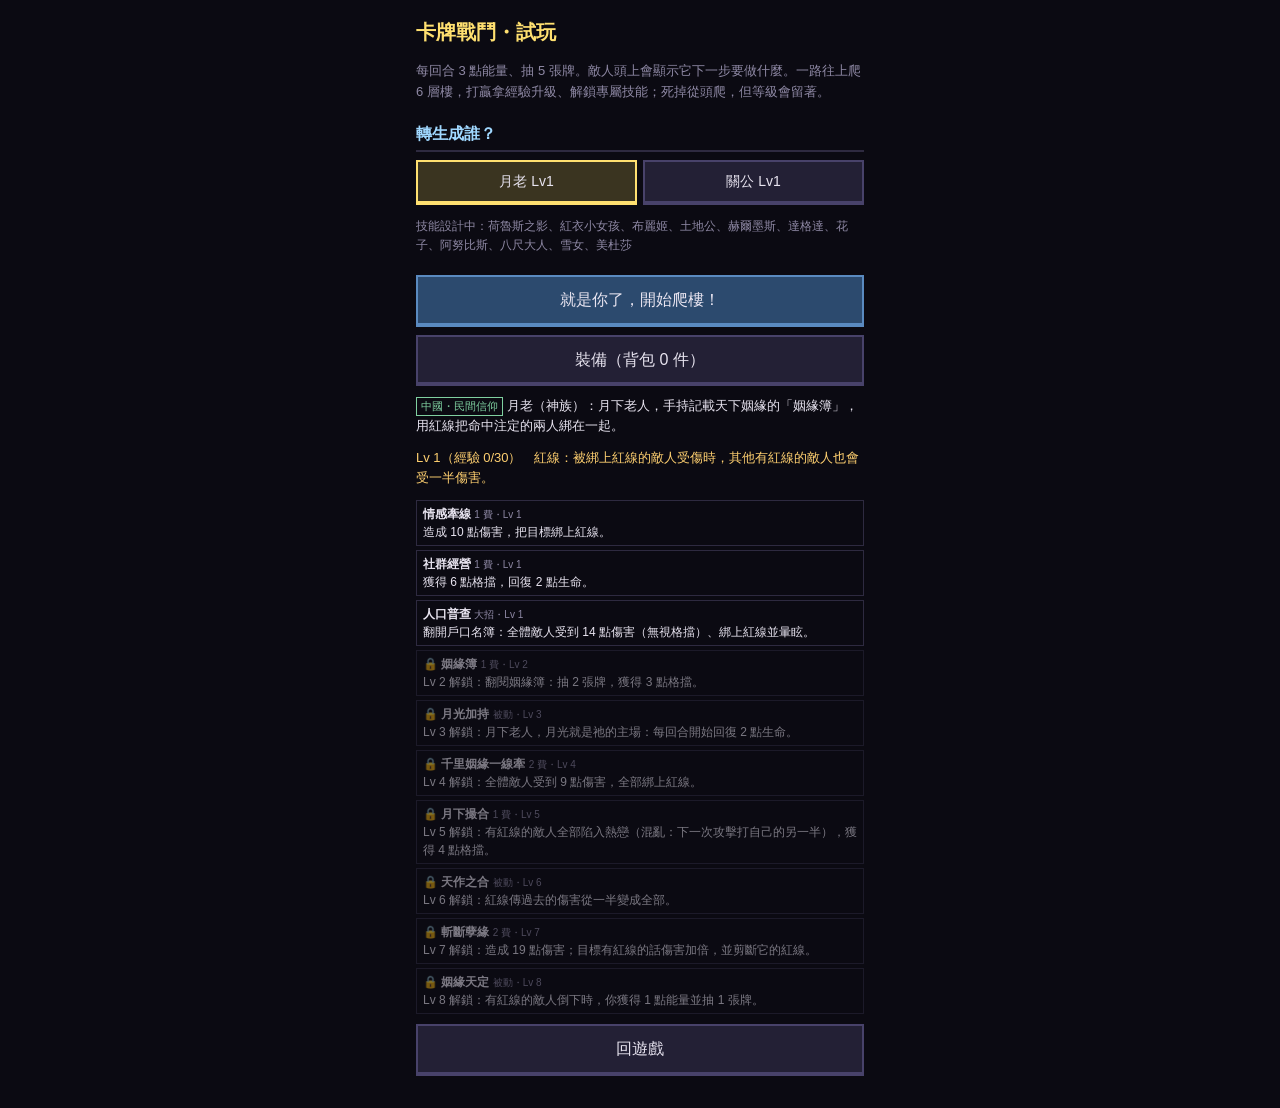
==== card.html @ a66778d1 "卡牌試玩：加快戰鬥（傷害提高、敵人血量降低），加入神器／邪物裝備與角色專屬武器 Co-Authored-By: Claude Opus 5.5 (1M context) <noreply@anthro" ====
<!doctype html>
<html lang="zh-Hant">
<head>
<meta charset="utf-8">
<meta name="viewport" content="width=device-width, initial-scale=1, maximum-scale=1, user-scalable=no">
<title>卡牌戰鬥試玩</title>
<link rel="stylesheet" href="style.css?v=20261023l">
<style>
  .stage { width: 100%; height: auto; border: 2px solid var(--line); background: #0b0a12; touch-action: manipulation; }
  .expbar { position: relative; height: 14px; border: 1px solid #6a5a30; background: #1a1610; margin-bottom: 4px; }
  .expbar i { position: absolute; left: 0; top: 0; bottom: 0; background: #b08a30; transition: width 0.4s; }
  .expbar span { position: relative; display: block; text-align: center; font-size: 11px; line-height: 14px; color: #ffe9b0; }
  .bar { display: flex; justify-content: space-between; align-items: center; margin: 6px 0; font-size: 14px; gap: 8px; }
  .energy { display: inline-block; min-width: 46px; text-align: center; padding: 2px 6px; border: 2px solid var(--gold); color: var(--gold); font-weight: bold; }
  .hand { display: flex; gap: 6px; overflow-x: auto; padding: 10px 2px 8px 10px; min-height: 150px; }
  .screen-battle .hand { flex-wrap: wrap; overflow: visible; row-gap: 12px; }
  .screen-battle .card { flex: 0 0 calc(33.3% - 8px); min-height: 100px; }
  .card { flex: 0 0 104px; min-height: 140px; border: 2px solid var(--line); background: var(--panel); padding: 6px; display: flex; flex-direction: column; gap: 3px; font-size: 12px; line-height: 1.35; text-align: left; color: var(--text); cursor: pointer; position: relative; }
  .card b { font-size: 14px; color: var(--accent); }
  .card .cost { position: absolute; top: -8px; left: -8px; width: 24px; height: 24px; border-radius: 50%; background: #3a3420; border: 2px solid var(--gold); color: var(--gold); font-weight: bold; text-align: center; line-height: 20px; }
  .card.atk { border-color: #a04848; } .card.skill { border-color: #4878a0; } .card.ult { border-color: var(--gold); }
  .card.mine b { color: #ffd070; }
  .card:disabled { opacity: 0.4; }
  .card .who { color: var(--muted); font-size: 11px; }
  .row { display: flex; gap: 6px; }
  .row .btn { flex: 1; padding: 10px 4px; font-size: 15px; }
  .btn.glow { border-color: var(--gold); animation: glow 0.8s infinite alternate; }
  .log { font-size: 13px; color: var(--muted); margin-top: 6px; min-height: 40px; }
  .pick { display: flex; flex-wrap: wrap; gap: 6px; margin: 6px 0; }
  .pick .btn { flex: 1 0 30%; padding: 8px 4px; font-size: 14px; }
  .pick .btn.active { border-color: var(--gold); background: #3a3420; }
  .panel { border: 2px solid var(--line); background: var(--panel); padding: 10px; margin-top: 8px; }
  .panel h3 { margin-top: 0; }
  .intro { font-size: 13px; line-height: 1.5; margin-top: 10px; }
  .levelup { color: #ffd070; font-size: 13px; }
  .gear { border: 1px solid var(--line); background: var(--panel); padding: 6px 8px; margin: 4px 0; font-size: 13px; }
  .gear small { color: var(--muted); }
  .gear.holy b { color: #ffd070; } .gear.cursed b { color: #d080ff; }
  .gear .warn { color: #ff9090; }
  .gear-actions { display: flex; gap: 6px; margin-top: 4px; color: #7fe07f; }
  .gear-actions .btn { flex: 1; padding: 6px; font-size: 13px; }
  .skills { display: flex; flex-direction: column; gap: 4px; margin-top: 6px; }
  .skill { border: 1px solid var(--line); padding: 4px 6px; font-size: 12px; }
  .skill small { color: var(--muted); }
  .skill.locked { opacity: 0.5; }
  .card.up b { color: #7fe07f; }
</style>
</head>
<body>
<div id="app">
  <h2>卡牌戰鬥・試玩</h2>
  <p class="muted" style="font-size:13px">每回合 3 點能量、抽 5 張牌。敵人頭上會顯示它下一步要做什麼。一路往上爬 6 層樓，打贏拿經驗升級、解鎖專屬技能；死掉從頭爬，但等級會留著。</p>
  <div class="screen-pick"></div>
  <div class="screen-battle" style="display:none">
    <canvas class="stage" width="384" height="216"></canvas>
    <div class="bar"><span class="hp"></span><span class="energy"></span></div>
    <div class="expbar"><i></i><span></span></div>
    <div class="hand"></div>
    <div class="row"><button class="btn ultbtn"></button><button class="btn primary endturn">結束回合</button></div>
    <div class="row" style="margin-top:6px"><button class="btn fast"></button></div>
    <div class="log"></div>
  </div>
  <div class="screen-reward" style="display:none"></div>
  <a class="btn wide" href="./" style="display:block;text-align:center;text-decoration:none;margin-top:10px">回遊戲</a>
</div>
<script src="js/data.js?v=20261023l"></script>
<script src="js/jobs.js?v=20261023l"></script>
<script src="js/sprites.js?v=20261023l"></script>
<script>
'use strict';
function drawBackground(now) {
  // 後牆：辦公大樓的走廊，門、公告欄、閃爍的燈
  g.fillStyle = '#211d2b'; g.fillRect(0, 0, W, 150);
  g.fillStyle = '#2a2536';
  for (let x = 0; x < W; x += 48) g.fillRect(x, 0, 2, 150);
  for (let i = 0; i < 4; i++) {
    const dx = 20 + i * 96;
    g.fillStyle = '#16131e'; g.fillRect(dx, 62, 40, 88);
    g.fillStyle = '#3a3448'; g.fillRect(dx - 3, 59, 46, 3); g.fillRect(dx - 3, 59, 3, 91); g.fillRect(dx + 40, 59, 3, 91);
    g.fillStyle = '#c8b860'; g.fillRect(dx + 32, 104, 4, 2);
    g.fillStyle = '#3c5a3a'; g.fillRect(dx + 8, 40, 24, 8); g.fillStyle = '#7ae07a'; g.fillRect(dx + 11, 43, 18, 2);
  }
  g.fillStyle = '#4a3a2a'; g.fillRect(126, 70, 36, 26); g.fillStyle = '#d8d0b0';
  for (let k = 0; k < 5; k++) g.fillRect(130 + (k % 3) * 10, 74 + Math.floor(k / 3) * 10, 7, 7);
  // 天花板燈
  for (let i = 0; i < 4; i++) {
    const on = !(i === 2 && Math.floor(now / 140) % 9 === 0);
    g.fillStyle = on ? '#e8f0d0' : '#4a4a40'; g.fillRect(36 + i * 96, 6, 32, 3);
    if (on) { const grd = g.createRadialGradient(52 + i * 96, 10, 2, 52 + i * 96, 60, 90); grd.addColorStop(0, 'rgba(230,240,200,0.10)'); grd.addColorStop(1, 'rgba(230,240,200,0)'); g.fillStyle = grd; g.fillRect(i * 96, 0, 104, 160); }
  }
  // 牆腳＋地板（往前透視的磁磚）
  g.fillStyle = '#3a3448'; g.fillRect(0, 146, W, 4);
  g.fillStyle = '#2a2632'; g.fillRect(0, 150, W, H - 150);
  g.fillStyle = '#221f2a';
  for (let y = 150, k = 0; y < H; y += 8 + k * 2, k++) g.fillRect(0, y, W, 1);
  for (let i = -8; i <= 8; i++) { g.strokeStyle = '#221f2a'; g.beginPath(); g.moveTo(W / 2 + i * 30, 150); g.lineTo(W / 2 + i * 60, H); g.stroke(); }
  // 地上的水漬反光
  g.fillStyle = 'rgba(120,160,220,0.08)'; g.fillRect(60, 200, 90, 4); g.fillRect(250, 206, 70, 3);
}

// 卡牌回合制原型（像殺戮尖塔）：每回合 3 能量、抽 5 張；敵人頭上顯示下一步意圖。
// 死亡就是力量：每個角色的經驗值存在這台手機，死了從頭爬，但等級和解鎖的技能留著。
const W = 384, H = 216, GROUND = 196;
const cv = document.querySelector('.stage'), g = cv.getContext('2d');
g.imageSmoothingEnabled = false;
const $ = (s) => document.querySelector(s);
let gen = 0;
// 節奏：所有等待都乘上 PACE（一般 0.65；按「快轉」再快一倍）
let PACE = 0.65;
try { if (localStorage.getItem('rebirth-card-fast') === '1') PACE = 0.33; } catch (e) { /* 沒差 */ }
const sleep = (ms) => { ms *= PACE; const my = gen; return new Promise((r) => setTimeout(() => { if (my === gen) r(); }, ms)); };
const tween = (ms, fn) => { ms *= PACE; const my = gen; return new Promise((res) => { const t0 = performance.now(); const f = (n) => { if (my !== gen) return; const t = Math.min(1, (n - t0) / ms); fn(t); t < 1 ? requestAnimationFrame(f) : res(); }; requestAnimationFrame(f); }); };
const rnd = (a, b) => a + Math.floor(Math.random() * (b - a + 1));
const shuffle = (a) => { for (let i = a.length - 1; i > 0; i--) { const j = rnd(0, i); [a[i], a[j]] = [a[j], a[i]]; } return a; };

// ───── 角色技能組：每個角色 10 個技能（7 張主動牌含大招、3 個被動），照傳說設計，靠等級解鎖 ─────
// 牌的欄位：cost 費用、type（atk 攻擊／skill 技能／ult 大招）、lv 解鎖等級、anim 播哪個動作、
// dmg 傷害、hits 連打、aoe 打全體、fixed 無視格擋、block 格擋、heal 回血、draw 抽牌、energy 能量、
// stun 暈眩、weak 虛弱、vuln 易傷、confuse 混亂、cleanse 解除負面、str 力量、upKeys 升級時會變強的欄位
const KITS = {
  yuelao: {
    theme: '紅線：被綁上紅線的敵人受傷時，其他有紅線的敵人也會受一半傷害。',
    cards: [
      { key: 's1', n: '情感牽線', lv: 1, cost: 1, type: 'atk', anim: 'punch', dmg: 6, link: 1, d: '造成 {dmg} 點傷害，把目標綁上紅線。' },
      { key: 's2', n: '社群經營', lv: 1, cost: 1, type: 'skill', anim: 'cast', block: 6, heal: 2, d: '獲得 {block} 點格擋，回復 {heal} 點生命。' },
      { key: 'ult', n: '人口普查', lv: 1, type: 'ult', anim: 'cast', fixed: 8, aoe: 1, link: 1, stun: 1, d: '翻開戶口名簿：全體敵人受到 {fixed} 點傷害（無視格擋）、綁上紅線並暈眩。' },
      { key: 'book', n: '姻緣簿', lv: 2, cost: 1, type: 'skill', anim: 'cast', draw: 2, block: 3, d: '翻閱姻緣簿：抽 {draw} 張牌，獲得 {block} 點格擋。' },
      { key: 'thread', n: '千里姻緣一線牽', lv: 4, cost: 2, type: 'atk', anim: 'cast', dmg: 5, aoe: 1, link: 1, d: '全體敵人受到 {dmg} 點傷害，全部綁上紅線。' },
      { key: 'match', n: '月下撮合', lv: 5, cost: 1, type: 'skill', anim: 'cast', matchmake: 1, block: 4, d: '有紅線的敵人全部陷入熱戀（混亂：下一次攻擊打自己的另一半），獲得 {block} 點格擋。' },
      { key: 'cut', n: '斬斷孽緣', lv: 7, cost: 2, type: 'atk', anim: 'punch', dmg: 11, cutLink: 1, d: '造成 {dmg} 點傷害；目標有紅線的話傷害加倍，並剪斷它的紅線。' },
    ],
    passives: [
      { key: 'moon', n: '月光加持', lv: 3, d: '月下老人，月光就是祂的主場：每回合開始回復 2 點生命。' },
      { key: 'fate', n: '天作之合', lv: 6, d: '紅線傳過去的傷害從一半變成全部。' },
      { key: 'destiny', n: '姻緣天定', lv: 8, d: '有紅線的敵人倒下時，你獲得 1 點能量並抽 1 張牌。' },
    ],
  },
  guangong: {
    theme: '武聖：靠青龍偃月刀打出連擊，越危險越強。',
    cards: [
      { key: 's1', n: '信用審查', lv: 1, cost: 1, type: 'atk', anim: 's1', dmg: 7, lowHp: 1, d: '青龍刀突刺：造成 {dmg} 點傷害，目標生命低於一半時加五成。' },
      { key: 's2', n: '安保合約', lv: 1, cost: 1, type: 'skill', anim: 's2', block: 7, d: '橫刀架住：獲得 {block} 點格擋。' },
      { key: 'ult', n: '忠義審判', lv: 1, type: 'ult', anim: 'ult', dmg: 26, d: '青龍斬：對目標造成 {dmg} 點傷害。' },
      { key: 'wine', n: '溫酒斬華雄', lv: 2, cost: 1, type: 'skill', anim: 's2', nextAtk: 2, draw: 1, d: '酒還溫著就回來了：本回合下一張攻擊牌傷害加倍，抽 {draw} 張牌。' },
      { key: 'five', n: '過五關斬六將', lv: 4, cost: 2, type: 'atk', anim: 's1', dmg: 3, hits: 5, d: '連斬 5 次，每次造成 {dmg} 點傷害（力量每次都加）。' },
      { key: 'bone', n: '刮骨療毒', lv: 5, cost: 1, type: 'skill', anim: 's2', heal: 8, cleanse: 1, d: '一邊下棋一邊刮骨：回復 {heal} 點生命，解除虛弱和易傷。' },
      { key: 'solo', n: '單刀赴會', lv: 7, cost: 2, type: 'atk', anim: 'ult', dmg: 11, block: 7, solo: 1, d: '造成 {dmg} 點傷害、獲得 {block} 點格擋；場上只剩一個敵人時兩者都加倍。' },
    ],
    passives: [
      { key: 'beard', n: '美髯公', lv: 3, d: '生命低於三成時，每次攻擊多 4 點傷害。' },
      { key: 'saint', n: '武聖', lv: 6, d: '每打出 3 張攻擊牌，抽 1 張牌。' },
      { key: 'loyal', n: '忠義', lv: 8, d: '忠義不會一夜消失：回合開始時格擋只少一半。' },
    ],
  },
};
const MAX_LV = 10;
const ATK_K = 1.7, FOE_HP_K = 0.7; // 節奏：我方傷害、敵人血量的倍率
const expNeed = (lv) => 20 + lv * 10; // 從 lv 升到 lv+1 要的經驗
const HEROES = Object.keys(KITS);
const jobGauge = (id) => JOBS[id].side === '神' ? '神力' : '魔力';

// 進度存在這台手機：每個角色各自的經驗值
const PROG_KEY = 'rebirth-card-prog-v1';
let prog = (() => { try { return JSON.parse(localStorage.getItem(PROG_KEY) || '{}'); } catch (e) { return {}; } })();
const saveProg = () => { try { localStorage.setItem(PROG_KEY, JSON.stringify(prog)); } catch (e) { /* 存不了就只在這次有效 */ } };
function levelOf(id) {
  let exp = (prog[id] && prog[id].exp) || 0, lv = 1;
  while (lv < MAX_LV && exp >= expNeed(lv)) { exp -= expNeed(lv); lv++; }
  return { lv, exp, need: lv < MAX_LV ? expNeed(lv) : 0 };
}
const unlockedCards = (id, lv) => KITS[id].cards.filter((c) => c.lv <= lv && c.type !== 'ult');
const hasPassive = (key) => run && KITS[heroId].passives.some((p) => p.key === key && p.lv <= run.lv);

// 牌的 id：角色.key，升級過的加「+」
function cardById(id) {
  const up = id.endsWith('+'), [job, key] = id.replace('+', '').split('.');
  const base = KITS[job].cards.find((c) => c.key === key);
  const c = { ...base, id, job, up };
  // 小黑：攻擊力高一點、一場不要打太久 → 所有傷害乘 ATK_K
  for (const k of ['dmg', 'fixed']) if (c[k]) c[k] = Math.round(c[k] * ATK_K);
  if (up) {
    c.n += '+';
    for (const k of ['dmg', 'fixed', 'block', 'heal']) if (c[k]) c[k] = Math.ceil(c[k] * 1.35);
    if (c.draw) c.draw += 1;
  }
  c.desc = c.d.replace(/\{(\w+)\}/g, (m, k) => c[k]);
  return c;
}

// ───── 敵人：每隻有一串固定的意圖輪流做 ─────
const FOES = {
  shade:   { name: '影子怪',     hp: 18, exp: 3, plan: [['atk', 5], ['weak', 2], ['atk', 5]] },
  husk:    { name: '空殼職員',   hp: 24, exp: 4, plan: [['def', 6], ['atk', 7], ['atk', 3, 2]] },
  wisp:    { name: '鬼火',       hp: 12, exp: 3, plan: [['buff', 2], ['atk', 3, 2]] },
  mirror:  { name: '鏡中人',     hp: 26, exp: 5, plan: [['atk', 7], ['vuln', 2], ['atk', 7]] },
  hunter:  { name: '追殺者',     hp: 30, exp: 6, plan: [['def', 8], ['atk', 10], ['atk', 3, 3]] },
  zombie:  { name: '加班殭屍',   hp: 28, exp: 5, plan: [['atk', 7], ['def', 6], ['atk', 7]] },
  printer: { name: '卡紙印表機', hp: 18, exp: 4, plan: [['weak', 2], ['atk', 2, 3], ['atk', 6]] },
  judge:   { name: '考績審判官', hp: 110, exp: 25, boss: true, plan: [['vuln', 2], ['atk', 14], ['def', 12], ['atk', 5, 3], ['buff', 3]] },
};
// 一路往上爬的 6 層樓；exp 是清完這層的額外獎勵（打倒每隻怪另外給經驗，越上層越多）
const FIGHTS = [
  { foes: ['zombie', 'printer'], exp: 3 },
  { foes: ['shade', 'wisp', 'shade'], exp: 3 },
  { foes: ['mirror', 'hunter'], exp: 4, drop: '菁英' },
  { foes: ['husk', 'printer', 'wisp'], exp: 4 },
  { foes: ['hunter', 'zombie'], exp: 5 },
  { foes: ['judge'], exp: 10, drop: '魔王' },
];

// ───── 裝備：傳說中的神器和邪物，效果照傳說設計 ─────
// 三個欄位（武器、護甲、飾品），跟著靈魂走（換角色、轉生都帶著）。菁英掉一般神器／邪物，魔王有機會掉這個角色的專屬武器。
// 數值欄：crit 爆擊%、steal 吸血%、dodge 迴避%、atk 攻擊、hp 生命、guard 每回合格擋、regen 每回合回血
// 特效欄（fx）：thunder 落雷、critX 爆擊倍率、hitPlus 連打每段加傷、selfDmg 每回合扣血、armor 受傷減免、
// aegis 第一次挨打讓對方虛弱、curseStart 開場給敵人負面、energy1 第一回合多能量、reflect 反彈%、linkPlus 紅線傳遞加成、stunStart 開場石化
const GEAR_KEY = 'rebirth-card-gear-v2';
const SLOTS = { weapon: '武器', armor: '護甲', charm: '飾品' };
const STATS = {
  crit: ['爆擊', '%'], steal: ['吸血', '%'], dodge: ['迴避', '%'], atk: ['攻擊', ''], hp: ['生命', ''], guard: ['每回合格擋', ''], regen: ['每回合回血', ''],
};
const ITEMS = {
  // 神器
  mjolnir:   { n: '雷神之鎚妙爾尼爾', kind: '神器', slot: 'weapon', from: '北歐神話', st: { atk: 2 }, fx: { thunder: 4 }, d: '索爾的鎚子：每打一張攻擊牌，有三成機率落雷，全體敵人受到 4 點傷害。' },
  gungnir:   { n: '永恆之槍岡格尼爾', kind: '神器', slot: 'weapon', from: '北歐神話', st: { crit: 20 }, fx: { critX: 2.5 }, d: '奧丁之槍，出手必中：爆擊傷害從兩倍變成兩倍半。' },
  ruyi:      { n: '如意金箍棒', kind: '神器', slot: 'weapon', from: '《西遊記》', st: { atk: 1 }, fx: { hitPlus: 2 }, d: '可大可小、可長可短：連打的牌每一段多 2 點傷害。' },
  aegis:     { n: '埃癸斯神盾', kind: '神器', slot: 'armor', from: '希臘神話', st: { guard: 3 }, fx: { aegis: 1 }, d: '雅典娜的盾，嵌著美杜莎的頭：每回合第一個打你的敵人會虛弱 2 回合。' },
  jinlu:     { n: '金縷玉衣', kind: '神器', slot: 'armor', from: '中國・漢代', st: { hp: 20 }, fx: { armor: 1 }, d: '玉片串成的不朽之衣：生命 +20，每次受傷少 1 點。' },
  hagoromo:  { n: '天女的羽衣', kind: '神器', slot: 'armor', from: '日本傳說', st: { dodge: 20 }, fx: {}, d: '穿上就能飛回天上：迴避 +20%。' },
  grail:     { n: '聖杯', kind: '神器', slot: 'charm', from: '亞瑟王傳說', st: { steal: 12, regen: 2 }, fx: {}, d: '能治癒一切的杯子：吸血 +12%，每回合回 2 點生命。' },
  yata:      { n: '八咫鏡', kind: '神器', slot: 'charm', from: '日本三神器', st: { guard: 2 }, fx: { reflect: 30 }, d: '照出天照大神的鏡子：受到攻擊時反彈 30% 傷害。' },
  qiankun:   { n: '乾坤圈', kind: '神器', slot: 'charm', from: '《封神演義》', st: { crit: 15, atk: 1 }, fx: {}, d: '哪吒的金圈，一扔就中：爆擊 +15%，攻擊 +1。' },
  // 邪物
  muramasa:  { n: '妖刀村正', kind: '邪物', slot: 'weapon', from: '日本・妖刀傳說', st: { crit: 25, steal: 10 }, fx: { selfDmg: 2 }, d: '出鞘必見血的妖刀：爆擊 +25%、吸血 +10%，但每回合開始自己扣 2 點生命。' },
  dracula:   { n: '德古拉的斗篷', kind: '邪物', slot: 'armor', from: '東歐・吸血鬼傳說', st: { steal: 22, dodge: 8 }, fx: { selfDmg: 1 }, d: '吸血鬼伯爵的披風：吸血 +22%、迴避 +8%，但每回合開始扣 1 點生命（怕光）。' },
  annabelle: { n: '安娜貝爾娃娃', kind: '邪物', slot: 'charm', from: '美國・邪物', st: { crit: 12, hp: -6 }, fx: { curseStart: 'vuln' }, d: '被附身的娃娃：每場開場全體敵人易傷 2 回合，爆擊 +12%，但生命 -6。' },
  monkeypaw: { n: '猴掌', kind: '邪物', slot: 'charm', from: '英國・《猴掌》', st: { hp: -10 }, fx: { energy1: 2 }, d: '能實現三個願望，代價可怕：每場第一回合能量 +2，但生命 -10。' },
  pandora:   { n: '潘朵拉之盒', kind: '邪物', slot: 'charm', from: '希臘神話', st: { atk: 1 }, fx: { curseStart: 'all' }, d: '打開就放出所有災厄：每場開場全體敵人虛弱又易傷 2 回合，但你也虛弱 1 回合。' },
  hope:      { n: '希望之鑽', kind: '邪物', slot: 'charm', from: '美國・詛咒寶石', st: { crit: 20, atk: 2 }, fx: { selfDmg: 1 }, d: '擁有者接連遭遇不幸的藍鑽：爆擊 +20%、攻擊 +2，但每回合開始扣 1 點生命。' },
  // 專屬武器：神族是神器、魔族是邪物，只有本人能發揮
  ex_yuelao:     { n: '姻緣簿', kind: '神器', slot: 'weapon', own: 'yuelao', from: '月下老人', st: { hp: 8 }, fx: { linkPlus: 0.5 }, d: '記著天下姻緣的簿子：紅線傳過去的傷害多 50%，生命 +8。' },
  ex_guangong:   { n: '青龍偃月刀', kind: '神器', slot: 'weapon', own: 'guangong', from: '三國演義', st: { atk: 3, crit: 10 }, fx: {}, d: '重八十二斤的冷豔鋸：攻擊 +3、爆擊 +10%。' },
  ex_brigid:     { n: '布麗姬的聖火', kind: '神器', slot: 'weapon', own: 'brigid', from: '凱爾特神話', st: { guard: 3, regen: 2 }, fx: {}, d: '基爾代爾修道院千年不滅的火：每回合格擋 +3、回 2 生命。' },
  ex_tudigong:   { n: '福德拐杖', kind: '神器', slot: 'weapon', own: 'tudigong', from: '民間信仰', st: { guard: 5, hp: 10 }, fx: {}, d: '土地公的龍頭拐杖：每回合格擋 +5、生命 +10。' },
  ex_hermes:     { n: '雙蛇杖', kind: '神器', slot: 'weapon', own: 'hermes', from: '希臘神話', st: { dodge: 10 }, fx: { energy1: 1 }, d: '信使之杖：迴避 +10%，每場第一回合能量 +1。' },
  ex_dagda:      { n: '生死巨棒', kind: '神器', slot: 'weapon', own: 'dagda', from: '凱爾特神話', st: { atk: 3, steal: 15 }, fx: {}, d: '一端殺人、一端救人的巨棒：攻擊 +3、吸血 +15%。' },
  ex_horusshadow:{ n: '碎裂的荷魯斯之眼', kind: '邪物', slot: 'weapon', own: 'horusshadow', from: '埃及神話', st: { crit: 20, dodge: 10 }, fx: {}, d: '被塞特挖出的那隻眼睛：爆擊 +20%、迴避 +10%。' },
  ex_redgirl:    { n: '紅色雨衣', kind: '邪物', slot: 'weapon', own: 'redgirl', from: '臺灣都市傳說', st: { dodge: 15, steal: 10 }, fx: {}, d: '山裡影片中那件紅衣：迴避 +15%、吸血 +10%。' },
  ex_hanako:     { n: '第三間的門把', kind: '邪物', slot: 'weapon', own: 'hanako', from: '日本學校怪談', st: { crit: 15 }, fx: { curseStart: 'vuln' }, d: '敲三下就會有人回應：爆擊 +15%，每場開場全體敵人易傷。' },
  ex_anubis:     { n: '冥界天秤', kind: '邪物', slot: 'weapon', own: 'anubis', from: '埃及神話', st: { steal: 15 }, fx: { reflect: 20 }, d: '秤心臟與真理之羽：吸血 +15%，受到攻擊反彈 20%。' },
  ex_hachi:      { n: '白色寬簷帽', kind: '邪物', slot: 'weapon', own: 'hachi', from: '日本網路怪談', st: { dodge: 20 }, fx: { curseStart: 'weak' }, d: '牆頭露出的那頂帽子：迴避 +20%，每場開場全體敵人虛弱。' },
  ex_yukionna:   { n: '冰之吐息', kind: '邪物', slot: 'weapon', own: 'yukionna', from: '日本妖怪', st: { guard: 4 }, fx: { aegis: 1 }, d: '吹一口就結冰：每回合格擋 +4，第一個打你的敵人虛弱。' },
  ex_medusa:     { n: '石化之眼', kind: '邪物', slot: 'weapon', own: 'medusa', from: '希臘神話', st: { crit: 10 }, fx: { stunStart: 1 }, d: '看一眼就變石頭：每場開場全體敵人石化（跳過第一次行動）。' },
};
let gear = (() => { try { return JSON.parse(localStorage.getItem(GEAR_KEY)) || null; } catch (e) { return null; } })() || { bag: [], eq: {} };
const saveGear = () => { try { localStorage.setItem(GEAR_KEY, JSON.stringify(gear)); } catch (e) { /* 存不了就只在這次有效 */ } };
const itemOf = (g) => ITEMS[g.id];

// 菁英掉一般的神器或邪物；魔王有四成機率掉這個角色的專屬武器
function rollGear(boss) {
  const ex = 'ex_' + heroId;
  if (boss && ITEMS[ex] && Math.random() < 0.4) return { uid: Date.now() + '' + rnd(0, 999), id: ex };
  const pool = Object.keys(ITEMS).filter((k) => !ITEMS[k].own);
  return { uid: Date.now() + '' + rnd(0, 999), id: pool[rnd(0, pool.length - 1)] };
}
const statText = (st) => Object.entries(st).map(([k, v]) => `${STATS[k][0]} ${v > 0 ? '+' : ''}${v}${STATS[k][1]}`).join('、');
// 目前穿著、而且這個角色能用的裝備加總
function gearStats(id = heroId) {
  const t = { crit: 0, steal: 0, dodge: 0, atk: 0, hp: 0, guard: 0, regen: 0, fx: {} };
  for (const uid of Object.values(gear.eq)) {
    const g = gear.bag.find((x) => x.uid === uid), it = g && itemOf(g);
    if (!it || (it.own && it.own !== id)) continue;
    for (const [k, v] of Object.entries(it.st)) t[k] += v;
    for (const [k, v] of Object.entries(it.fx)) t.fx[k] = typeof v === 'number' && t.fx[k] ? t.fx[k] + v : v;
  }
  t.dodge = Math.min(t.dodge, 40); // 迴避太高會太無聊
  return t;
}
function gearEl(g, actions) {
  const it = itemOf(g), d = document.createElement('div');
  d.className = 'gear ' + (it.kind === '神器' ? 'holy' : 'cursed');
  const own = it.own ? `・${JOBS[it.own].name}專屬` : '';
  const off = it.own && it.own !== heroId ? `<br><small class="warn">只有${JOBS[it.own].name}穿上才有效果</small>` : '';
  d.innerHTML = `<b>${it.n}</b> <small>${it.kind}・${SLOTS[it.slot]}${own}・${it.from}</small><br><span>${it.d}</span>${off}`;
  const row = document.createElement('div'); row.className = 'gear-actions';
  for (const [label, fn] of actions) { const b = document.createElement('button'); b.className = 'btn'; b.textContent = label; b.onclick = fn; row.append(b); }
  if (actions.length) d.append(row);
  return d;
}
function equip(g) { gear.eq[itemOf(g).slot] = g.uid; saveGear(); }
function showGear(back) {
  showScreen('reward');
  const box = $('.screen-reward'); box.innerHTML = '';
  const T = gearStats();
  box.append(Object.assign(document.createElement('div'), { className: 'panel', innerHTML: `<h3>裝備（${JOBS[heroId].name}）</h3><p class="muted">神器和邪物跟著靈魂走：換角色、轉生都會帶著。打倒菁英（第 3 層）和魔王（第 6 層）會掉落，魔王還可能掉角色的專屬武器。</p><p class="levelup">目前數值加成：${statText(Object.fromEntries(Object.entries(T).filter(([k, v]) => k !== 'fx' && v))) || '沒有'}</p>` }));
  for (const [slot, name] of Object.entries(SLOTS)) {
    const g = gear.bag.find((x) => x.uid === gear.eq[slot]);
    box.append(Object.assign(document.createElement('h3'), { textContent: `${name}：${g ? '' : '（空）'}` }));
    if (g) box.append(gearEl(g, [['卸下', () => { delete gear.eq[slot]; saveGear(); showGear(back); }]]));
  }
  const rest = gear.bag.filter((g) => !Object.values(gear.eq).includes(g.uid));
  box.append(Object.assign(document.createElement('h3'), { textContent: `背包（${rest.length}）` }));
  for (const g of rest) box.append(gearEl(g, [['穿上', () => { equip(g); showGear(back); }], ['丟掉', () => { gear.bag = gear.bag.filter((x) => x !== g); saveGear(); showGear(back); }]]));
  if (!rest.length) box.append(Object.assign(document.createElement('p'), { className: 'muted', textContent: '背包是空的。' }));
  box.append(button('返回', back));
}

// ───── 狀態 ─────
let heroId = null, run = null, B = null, effects = [], shake = 0, busy = false, target = null;

function startRun(id) {
  heroId = id;
  const L = levelOf(id);
  const maxHp = 50 + L.lv * 4;
  // 起手牌組：兩張基本招各 4 張，之後解鎖的牌各 1 張
  const deck = [];
  for (const c of unlockedCards(id, L.lv)) for (let k = 0; k < (c.lv === 1 ? 4 : 1); k++) deck.push(id + '.' + c.key);
  const G = gearStats();
  run = { deck, fight: 0, maxHp: Math.max(10, maxHp + G.hp), hp: Math.max(10, maxHp + G.hp), lv: L.lv, gained: 0, G };
  startFight();
}

function startFight() {
  gen++;
  // 爬到一半換了裝備，這裡重算
  const G2 = gearStats(); run.maxHp += G2.hp - run.G.hp; run.hp = Math.max(1, Math.min(run.maxHp, run.hp + G2.hp - run.G.hp)); run.G = G2;
  const hero = { id: 'hero', side: 'ally', name: JOBS[heroId].name, art: heroId, hp: run.hp, maxHp: run.maxHp, block: 0, str: 0, weak: 0, vuln: 0, x: 110 };
  const F = FIGHTS[run.fight].foes;
  // 越往上爬敵人越硬、打越痛
  const hpK = FOE_HP_K * (1 + run.fight * 0.15), atkUp = Math.max(0, run.fight - 1);
  const foes = F.map((k, i) => ({ id: 'e' + i, side: 'enemy', key: k, ...FOES[k], hp: Math.round(FOES[k].hp * hpK), maxHp: Math.round(FOES[k].hp * hpK), plan: FOES[k].plan.map(([kind, v, n]) => [kind, kind === 'atk' ? v + atkUp : v, n]), block: 0, str: 0, weak: 0, vuln: 0, stun: 0, confuse: 0, link: 0, step: rnd(0, 1), x: FOES[k].boss ? 290 : 228 + i * (F.length > 2 ? 56 : 70) }));
  for (const u of [hero, ...foes]) Object.assign(u, { ox: 0, oy: 0, flash: 0, anim: null, dead: false, atkUntil: 0, hurtUntil: 0 });
  B = { hero, foes, draw: shuffle(run.deck.map(cardById)), hand: [], discard: [], energy: 3, charge: run.lv >= 10 ? 50 : 0, turn: 0, nextAtk: 1, atkCount: 0, ups: [], expStart: run.gained, lvStart: run.lv };
  target = foes[0];
  effects = [];
  // 開場就發動的神器／邪物
  const cs = run.G.fx.curseStart;
  if (cs) for (const f of foes) { if (cs !== 'weak') f.vuln = 2; if (cs !== 'vuln') f.weak = 2; }
  if (cs === 'all') hero.weak = 1;
  if (run.G.fx.stunStart) for (const f of foes) f.stun = 1;
  showScreen('battle');
  $('.log').textContent = `第 ${run.fight + 1} 層（共 ${FIGHTS.length} 層）：${foes.map((f) => f.name).join('、')}`;
  startTurn();
}

const alive = () => B.foes.filter((f) => !f.dead);
const intent = (f) => f.plan[f.step % f.plan.length];

function drawCards(n) {
  for (let i = 0; i < n; i++) {
    if (B.hand.length >= 9) break;
    if (!B.draw.length) { if (!B.discard.length) break; B.draw = shuffle(B.discard); B.discard = []; }
    B.hand.push(B.draw.pop());
  }
}

function startTurn() {
  B.turn++; B.energy = 3; B.nextAtk = 1;
  B.hero.block = hasPassive('loyal') ? Math.floor(B.hero.block / 2) : 0;
  if (hasPassive('moon')) heal(B.hero, 2);
  const G = run.G;
  if (G.guard) B.hero.block += G.guard;
  if (G.regen) heal(B.hero, G.regen);
  if (G.fx.selfDmg && B.hero.hp > 1) { const n = Math.min(G.fx.selfDmg, B.hero.hp - 1); B.hero.hp -= n; float(B.hero, `邪物反噬 -${n}`, '#c060ff'); }
  if (B.turn === 1 && G.fx.energy1) { B.energy += G.fx.energy1; float(B.hero, `能量 +${G.fx.energy1}`, '#ffe070'); }
  B.aegisUsed = false;
  drawCards(5);
  busy = false; render();
}

// ───── 傷害與狀態 ─────
function float(u, text, color = '#fff') { effects.push({ type: 'text', x: u.x + u.ox, y: GROUND - 92, text, color, t0: performance.now(), ms: 900 }); }
function heal(u, v) { v = Math.min(v, u.maxHp - u.hp); if (v > 0) { u.hp += v; float(u, '+' + v, '#7fe07f'); } }

function damage(src, dst, amount, pierce = false, spread = false) {
  if (dst.dead) return 0;
  const fromFoe = dst === B.hero && src && src !== B.hero;
  if (fromFoe && run.G.dodge && Math.random() * 100 < run.G.dodge) { float(dst, '閃避', '#c0a0ff'); return 0; }
  if (fromFoe && run.G.fx.aegis && !B.aegisUsed) { B.aegisUsed = true; src.weak = Math.max(src.weak, 2); float(src, '神盾：虛弱', '#a0a0c0'); }
  let d = amount;
  if (src && src.weak > 0) d = Math.floor(d * 0.75);
  if (dst.vuln > 0) d = Math.floor(d * 1.5);
  if (fromFoe && run.G.fx.armor) d = Math.max(0, d - run.G.fx.armor);
  if (!pierce && dst.block > 0) { const b = Math.min(dst.block, d); dst.block -= b; d -= b; if (b) float(dst, '格擋 ' + b, '#a0c8ff'); }
  if (d <= 0) return 0;
  if (fromFoe && run.G.fx.reflect && !src.dead) { const back = Math.ceil(d * run.G.fx.reflect / 100); setTimeout(() => { if (B && !src.dead) damage(null, src, back, true); }, 120); }
  dst.hp -= d; dst.flash = performance.now() + 300; dst.hurtUntil = performance.now() + 450; shake = Math.min(6, 2 + d / 4);
  float(dst, '-' + d, spread ? '#ff90b0' : '#fff');
  if (dst.art) dst.anim = { name: 'hurt', t0: performance.now() };
  // 紅線：傷害沿著紅線傳給其他被綁的敵人
  if (dst.link && src === B.hero && !spread) {
    const share = (hasPassive('fate') ? 1 : 0.5) + (run.G.fx.linkPlus || 0);
    for (const o of alive()) if (o !== dst && o.link) {
      effects.push({ type: 'thread', x1: dst.x, x2: o.x, t0: performance.now(), ms: 500 });
      damage(src, o, Math.max(1, Math.floor(d * share)), true, true);
    }
  }
  if (dst.hp <= 0) {
    dst.hp = 0; dst.dead = true; dst.deadAt = performance.now() + 300;
    if (dst.art) dst.anim = { name: 'down', t0: performance.now() };
    float(dst, '倒下', '#ff9090');
    if (src === B.hero) B.charge = Math.min(100, B.charge + 10);
    if (dst.side === 'enemy') killExp(dst);
    if (dst.link && hasPassive('destiny') && dst.side === 'enemy') { B.energy++; drawCards(1); float(B.hero, '姻緣天定', '#ff90b0'); }
  }
  return d;
}

// ───── 出牌 ─────
async function playCard(i) {
  if (busy) return;
  const c = i === 'ult' ? cardById(heroId + '.ult') : B.hand[i];
  if (i === 'ult' ? B.charge < 100 : c.cost > B.energy) return;
  busy = true;
  if (i === 'ult') B.charge = 0; else { B.energy -= c.cost; B.hand.splice(i, 1); B.discard.push(c); B.charge = Math.min(100, B.charge + (c.type === 'atk' ? 14 : 9)); }
  if (!target || target.dead) target = alive()[0];
  render();
  await resolveCard(c);
  if (c.type === 'atk' && run.G.fx.thunder && alive().length && Math.random() < 0.3) {
    effects.push({ type: 'flash', t0: performance.now(), ms: 250 }); $('.log').textContent = '妙爾尼爾：落雷！';
    for (const f of alive()) { effects.push({ type: 'bolt', x1: f.x, x2: f.x, color: '#a0d8ff', t0: performance.now(), ms: 300 }); damage(B.hero, f, run.G.fx.thunder, true); }
    await sleep(300);
  }
  if (c.type === 'atk' && hasPassive('saint') && ++B.atkCount % 3 === 0) { drawCards(1); float(B.hero, '武聖：抽 1', '#ffd070'); }
  if (!alive().length) return winFight();
  busy = false; render();
}

async function resolveCard(c) {
  const h = B.hero, art = ART[heroId], col = art.color || '#ff6080';
  const targets = c.aoe ? alive() : [target];
  const hits = c.dmg || c.fixed;
  const melee = hits && !c.aoe && c.anim !== 'cast';
  const anim = artAnim(heroId, c.anim) ? c.anim : (c.type === 'skill' ? 'cast' : 'punch');
  $('.log').textContent = c.type === 'ult' ? `${c.n}！` : `打出「${c.n}」。`;
  if (c.type === 'ult') { effects.push({ type: 'flash', t0: performance.now(), ms: 450 }); shake = 6; }
  const solo = c.solo && alive().length === 1 ? 2 : 1;
  const hitAll = async () => {
    const mult = c.dmg ? B.nextAtk : 1;
    if (c.dmg && B.nextAtk > 1) { B.nextAtk = 1; float(h, '溫酒！', '#ffb040'); }
    for (const t of targets) {
      if (t.dead) continue;
      effects.push({ type: 'burst', x: t.x + t.ox, color: col, seed: Math.random() * 6, t0: performance.now(), ms: 500 });
      const wasLinked = t.link;
      for (let k = 0; k < (c.hits || 1) && !t.dead && c.dmg; k++) {
        let d = c.dmg + h.str + (hasPassive('beard') && h.hp < h.maxHp * 0.3 ? 4 : 0);
        if (c.lowHp && t.hp < t.maxHp / 2) d = Math.round(d * 1.5);
        if (c.cutLink && wasLinked) d *= 2;
        d = (d + run.G.atk + (c.hits > 1 ? run.G.fx.hitPlus || 0 : 0)) * mult * solo;
        if (run.G.crit && Math.random() * 100 < run.G.crit) { d = Math.round(d * (run.G.fx.critX || 2)); float(t, '爆擊！', '#ff4040'); shake = 6; }
        const dealt = damage(h, t, d);
        if (run.G.steal && dealt) heal(h, Math.max(1, Math.round(dealt * run.G.steal / 100)));
        if (c.hits > 1) await sleep(130);
      }
      if (c.fixed && !t.dead) damage(h, t, c.fixed, true);
      if (c.cutLink && wasLinked) { t.link = 0; float(t, '斬斷', '#ff6080'); }
      if (t.dead) continue;
      if (c.link) { t.link = 1; }
      if (c.stun) { t.stun = 1; float(t, '暈眩', '#ffb0d0'); }
      if (c.weak) { t.weak = Math.max(t.weak, c.weak); float(t, '虛弱', '#a0a0c0'); }
      if (c.vuln) { t.vuln = Math.max(t.vuln, c.vuln); float(t, '易傷', '#d070ff'); }
      await sleep(60);
    }
  };
  if (melee && targets[0]) {
    const dx = targets[0].x - h.x - 46;
    h.anim = { name: 'walk', t0: performance.now() }; await tween(200, (t) => { h.ox = dx * t; });
    h.anim = { name: anim, t0: performance.now() }; await sleep(260);
    await hitAll(); await sleep(260);
    h.anim = { name: 'walk', t0: performance.now() }; await tween(200, (t) => { h.ox = dx * (1 - t); }); h.anim = null;
  } else {
    h.anim = { name: anim, t0: performance.now() }; await sleep(320);
    if (hits || c.link || c.stun) {
      if (!c.aoe && targets[0]) { effects.push({ type: 'bolt', x1: h.x + 20, x2: targets[0].x, color: col, t0: performance.now(), ms: 420 }); await sleep(280); }
      else if (c.link) for (const t of targets) effects.push({ type: 'thread', x1: h.x, x2: t.x, t0: performance.now(), ms: 600 });
      await hitAll();
    }
    await sleep(250);
  }
  if (c.matchmake) {
    const lovers = alive().filter((f) => f.link);
    for (const f of lovers) { f.confuse = 1; float(f, '熱戀', '#ff90b0'); }
    if (!lovers.length) float(h, '沒有紅線…', '#a0a0a0');
  }
  if (c.block) { h.block += c.block * solo; float(h, '格擋 +' + c.block * solo, '#a0c8ff'); }
  if (c.heal) heal(h, c.heal);
  if (c.str) { h.str += c.str; float(h, '力量 +' + c.str, '#ffb040'); }
  if (c.cleanse) { h.weak = h.vuln = 0; }
  if (c.nextAtk) { B.nextAtk = c.nextAtk; float(h, '下一擊加倍', '#ffb040'); }
  if (c.energy) { B.energy += c.energy; float(h, '能量 +' + c.energy, '#ffe070'); }
  if (c.draw) drawCards(c.draw);
  await sleep(120);
}

// ───── 敵人回合 ─────
async function endTurn() {
  if (busy) return;
  busy = true;
  B.discard.push(...B.hand); B.hand = []; render();
  for (const f of alive()) {
    f.block = 0;
    await sleep(250);
    if (f.stun) { f.stun = 0; float(f, '暈眩中', '#ffb0d0'); f.step++; await sleep(400); continue; }
    const [kind, v, times = 1] = intent(f);
    if (kind === 'atk') {
      let victim = B.hero;
      if (f.confuse) {
        f.confuse = 0;
        const others = alive().filter((o) => o !== f);
        const lover = others.find((o) => o.link);
        victim = f.link && lover ? lover : others.length ? others[rnd(0, others.length - 1)] : f;
        float(f, f.link && lover ? '為愛反目' : '混亂', '#ff8060');
      }
      $('.log').textContent = `${f.name}攻擊${victim === B.hero ? '你' : victim.name}！`;
      const dx = victim === B.hero ? B.hero.x - f.x + 48 : victim === f ? 0 : victim.x - f.x + (victim.x < f.x ? 40 : -40);
      await tween(180, (t) => { f.ox = dx * t; });
      for (let k = 0; k < times; k++) { f.atkUntil = performance.now() + 300; damage(f, victim, v + f.str); await sleep(220); }
      await tween(180, (t) => { f.ox = dx * (1 - t); });
    } else if (kind === 'def') { f.block += v; float(f, '格擋 +' + v, '#a0c8ff'); }
    else if (kind === 'buff') { f.str += v; float(f, '力量 +' + v, '#ffb040'); }
    else if (kind === 'weak') { B.hero.weak = Math.max(B.hero.weak, v); float(B.hero, '虛弱', '#a0a0c0'); f.atkUntil = performance.now() + 400; }
    else if (kind === 'vuln') { B.hero.vuln = Math.max(B.hero.vuln, v); float(B.hero, '易傷', '#d070ff'); f.atkUntil = performance.now() + 400; }
    f.step++;
    await sleep(300);
    if (B.hero.hp <= 0) return loseRun();
  }
  for (const u of [B.hero, ...B.foes]) { if (u.weak > 0) u.weak--; if (u.vuln > 0) u.vuln--; }
  if (!alive().length) return winFight();
  startTurn();
}

// ───── 經驗、升級、獎勵、死亡 ─────
// 加經驗，回傳這次新解鎖的技能
function killExp(f) {
  const n = f.exp + run.fight;
  effects.push({ type: 'text', x: f.x, y: GROUND - 70, text: `+${n} 經驗`, color: '#ffd070', t0: performance.now() + 200, ms: 1100 });
  const r = gainExp(n);
  if (r.after > r.before) {
    B.ups.push(...r.news);
    effects.push({ type: 'flash', t0: performance.now(), ms: 400 });
    effects.push({ type: 'banner', text: `升級！Lv ${r.after}`, sub: r.news.join('、'), t0: performance.now(), ms: 1800 });
  }
  render();
}
function gainExp(n) {
  const before = levelOf(heroId).lv;
  prog[heroId] = prog[heroId] || { exp: 0 };
  prog[heroId].exp += n; run.gained += n; saveProg();
  const after = levelOf(heroId).lv, news = [];
  for (let lv = before + 1; lv <= after; lv++) {
    const K = KITS[heroId];
    // 新牌直接加進牌組；戰鬥中的話直接發到手上
    for (const c of K.cards) if (c.lv === lv) { news.push(`新牌「${c.n}」`); run.deck.push(heroId + '.' + c.key); if (B && !B.over) B.hand.push(cardById(heroId + '.' + c.key)); }
    for (const p of K.passives) if (p.lv === lv) news.push(`被動「${p.n}」`);
    if (lv >= 9) news.push(lv === 10 ? '每場大招條從一半開始' : '生命上限 +4');
  }
  if (after > before) { run.maxHp += (after - before) * 4; run.hp += (after - before) * 4; run.lv = after; if (B && !B.over) { B.hero.maxHp += (after - before) * 4; B.hero.hp += (after - before) * 4; } }
  return { before, after, news };
}
function expLine(id = heroId) {
  const L = levelOf(id);
  return `Lv ${L.lv}${L.lv < MAX_LV ? `（經驗 ${L.exp}/${L.need}）` : '（滿級）'}`;
}
function levelUpHtml(r) {
  return r.after > r.before ? `<p class="levelup">升級！Lv ${r.before} → Lv ${r.after}${r.news.length ? '<br>解鎖：' + r.news.join('、') : ''}</p>` : '';
}

function winFight() {
  B.over = true;
  run.hp = B.hero.hp;
  const r = gainExp(FIGHTS[run.fight].exp);
  r.news = [...B.ups, ...r.news]; r.before = B.lvStart;
  const got = run.gained - B.expStart;
  run.fight++;
  const box = $('.screen-reward'); box.innerHTML = '';
  showScreen('reward');
  const drop = FIGHTS[run.fight - 1].drop;
  const dropBox = () => {
    if (!drop) return;
    const it = rollGear(drop === '魔王');
    gear.bag.push(it);
    // 背包最多 30 件，滿了丟掉最舊的（穿著的不丟）
    while (gear.bag.length > 30) { const old = gear.bag.find((g) => !Object.values(gear.eq).includes(g.uid)); gear.bag.splice(gear.bag.indexOf(old), 1); }
    saveGear();
    const slot = itemOf(it).slot, cur = gear.bag.find((g) => g.uid === gear.eq[slot]);
    box.append(Object.assign(document.createElement('h3'), { textContent: `${drop}掉落了裝備！` }));
    const el = gearEl(it, [['立刻穿上', () => { equip(it); el.querySelector('.gear-actions').textContent = '已穿上 ✓'; }]]);
    box.append(el);
    if (cur) box.append(Object.assign(document.createElement('p'), { className: 'muted', textContent: `目前的${SLOTS[slot]}：${itemOf(cur).n}。不穿的話會放進背包。` }));
  };
  if (run.fight >= FIGHTS.length) {
    box.innerHTML = `<div class="panel"><h3>登頂！</h3><p>${JOBS[heroId].name}打倒了考績審判官。這一世獲得 ${run.gained} 經驗，現在 ${expLine()}。</p>${levelUpHtml(r)}</div>`;
    dropBox();
    box.append(button('再爬一次', () => showPick()));
    return;
  }
  run.hp = Math.min(run.maxHp, run.hp + Math.round(run.maxHp * 0.15));
  box.append(Object.assign(document.createElement('div'), { className: 'panel', innerHTML: `<h3>贏了！這層 +${got} 經驗</h3><p class="muted">${expLine()}，生命回復一成半（${run.hp}/${run.maxHp}）。</p>${levelUpHtml(r)}` }));
  dropBox();
  box.append(Object.assign(document.createElement('p'), { textContent: '選一個獎勵：' }));
  // 獎勵：加一張自己已解鎖的牌，或把牌組裡一張牌升級
  const pool = shuffle(unlockedCards(heroId, run.lv).map((c) => heroId + '.' + c.key)).slice(0, 2);
  const upable = shuffle([...new Set(run.deck.filter((id) => !id.endsWith('+')))]);
  const hand = document.createElement('div'); hand.className = 'hand';
  for (const id of pool) hand.append(cardEl(cardById(id), () => { run.deck.push(id); startFight(); }, false, '加入牌組'));
  if (upable.length) {
    const id = upable[0], c = cardById(id + '+');
    hand.append(cardEl(c, () => { run.deck[run.deck.indexOf(id)] = id + '+'; startFight(); }, false, '升級一張'));
  }
  box.append(hand, button('都不要，直接上樓', () => startFight()));
}

function loseRun() {
  busy = true; B.over = true;
  const r = gainExp(5); // 死亡也是一種經驗
  setTimeout(() => {
    showScreen('reward');
    const box = $('.screen-reward');
    box.innerHTML = `<div class="panel"><h3>${JOBS[heroId].name}倒下了（第 ${run.fight + 1} 層）</h3><p>死亡就是力量：這一世共獲得 ${run.gained} 經驗（含死亡的 5 點），等級和解鎖的技能都會帶到下一世。現在 ${expLine()}。</p>${levelUpHtml(r)}</div>`;
    box.append(button('轉生，再爬一次', () => showPick()));
  }, 700);
}

// ───── 畫面 ─────
function showScreen(name) {
  for (const s of ['pick', 'battle', 'reward']) $('.screen-' + s).style.display = s === name ? '' : 'none';
  window.scrollTo(0, 0);
}
function button(text, fn, cls = 'btn wide') { const b = document.createElement('button'); b.className = cls; b.textContent = text; b.style.marginTop = '8px'; b.onclick = fn; return b; }
function cardEl(c, onclick, disabled = false, note = '') {
  const b = document.createElement('button');
  b.className = `card ${c.type}${c.up ? ' up' : ''}`;
  b.disabled = disabled;
  b.innerHTML = `<span class="cost">${c.type === 'ult' ? '★' : c.cost}</span><b>${c.n}</b>${note ? `<span class="who">${note}</span>` : ''}<span>${c.desc}</span>`;
  b.onclick = onclick;
  return b;
}

function showPick() {
  gen++; busy = false; B = null;
  showScreen('pick');
  const box = $('.screen-pick'); box.innerHTML = '';
  box.append(Object.assign(document.createElement('h3'), { textContent: '轉生成誰？' }));
  const pick = document.createElement('div'); pick.className = 'pick';
  let sel = heroId && HEROES.includes(heroId) ? heroId : HEROES[0];
  const intro = document.createElement('div'); intro.className = 'intro';
  const paint = () => {
    heroId = sel; // 裝備畫面看的是目前選的角色
    pick.querySelectorAll('.btn').forEach((b) => b.classList.toggle('active', b.dataset.id === sel));
    const J = JOBS[sel], o = ORIGINS[sel], K = KITS[sel], L = levelOf(sel);
    intro.innerHTML = '';
    if (o) intro.append(Object.assign(document.createElement('span'), { className: 'tag origin', textContent: o[0] }), `${J.name}（${J.side}族）：${o[1]}`);
    intro.append(Object.assign(document.createElement('p'), { className: 'levelup', textContent: `${expLine(sel)}　${K.theme}` }));
    const list = document.createElement('div'); list.className = 'skills';
    const rows = [...K.cards.map((c) => ({ ...cardById(sel + '.' + c.key), kind: c.type === 'ult' ? '大招' : `${c.cost} 費` })), ...K.passives.map((p) => ({ ...p, desc: p.d, kind: '被動' }))].sort((a, b) => a.lv - b.lv);
    for (const s of rows) {
      const open = s.lv <= L.lv;
      list.append(Object.assign(document.createElement('div'), { className: 'skill' + (open ? '' : ' locked'), innerHTML: `<b>${open ? '' : '🔒 '}${s.n}</b> <small>${s.kind}・Lv ${s.lv}</small><br><span>${open ? s.desc : `Lv ${s.lv} 解鎖：` + s.desc}</span>` }));
    }
    intro.append(list);
  };
  for (const id of HEROES) {
    const b = document.createElement('button'); b.className = 'btn'; b.dataset.id = id; b.textContent = `${JOBS[id].name} Lv${levelOf(id).lv}`;
    b.onclick = () => { sel = id; paint(); }; pick.append(b);
  }
  const soon = Object.keys(ART).filter((k) => JOBS[k] && !KITS[k]).map((k) => JOBS[k].name);
  box.append(pick, Object.assign(document.createElement('p'), { className: 'muted', style: 'font-size:12px', textContent: `技能設計中：${soon.join('、')}` }), button('就是你了，開始爬樓！', () => startRun(sel), 'btn primary wide'), button(`裝備（背包 ${gear.bag.length} 件）`, () => showGear(showPick)), intro);
  paint();
}

function render() {
  if (!B) return;
  const h = B.hero;
  $('.hp').textContent = `${h.name} Lv${run.lv} 生命 ${h.hp}/${h.maxHp}${h.block ? `・格擋 ${h.block}` : ''}${B.nextAtk > 1 ? '・下一擊加倍' : ''}・牌堆 ${B.draw.length}`;
  $('.energy').textContent = `能量 ${B.energy}/3`;
  const hand = $('.screen-battle .hand'); hand.innerHTML = '';
  B.hand.forEach((c, i) => hand.append(cardEl(c, () => playCard(i), busy || c.cost > B.energy)));
  const ult = cardById(heroId + '.ult');
  const ub = $('.ultbtn'); ub.textContent = `${ult.n} ${B.charge}%`; ub.disabled = busy || B.charge < 100; ub.classList.toggle('glow', B.charge >= 100);
  ub.onclick = () => playCard('ult');
  $('.endturn').disabled = busy;
  const L = levelOf(heroId);
  $('.expbar i').style.width = (L.need ? 100 * L.exp / L.need : 100) + '%';
  $('.expbar span').textContent = L.need ? `Lv ${L.lv}　經驗 ${L.exp}/${L.need}` : `Lv ${L.lv}（滿級）`;
  $('.fast').textContent = PACE < 0.5 ? '快轉：開' : '快轉：關';
}
$('.fast').onclick = () => { PACE = PACE < 0.5 ? 0.65 : 0.33; try { localStorage.setItem('rebirth-card-fast', PACE < 0.5 ? '1' : '0'); } catch (e) { /* 沒差 */ } render(); };
$('.endturn').onclick = () => endTurn();

cv.addEventListener('pointerdown', (ev) => {
  if (!B) return;
  const r = cv.getBoundingClientRect(), x = (ev.clientX - r.left) * W / r.width;
  const t = alive().sort((a, b) => Math.abs(a.x - x) - Math.abs(b.x - x))[0];
  if (t && Math.abs(t.x - x) < 36) { target = t; $('.log').textContent = `目標：${t.name}`; }
});

// ───── 畫 ─────
function drawUnit(u, now) {
  const x = u.x + u.ox;
  const white = u.flash > now && Math.floor((u.flash - now) / 60) % 2 === 0;
  if (!u.dead) { g.fillStyle = 'rgba(0,0,0,0.4)'; g.beginPath(); g.ellipse(x, GROUND, u.boss ? 34 : 22, 4, 0, 0, Math.PI * 2); g.fill(); }
  let top;
  if (u.art) {
    let sheet = 'pose', i = 0;
    let A = { walk: ['walk', [100, 100, 100, 100], true], punch: ['punch', [70, 80, 260, 120]], cast: ['cast', [110, 110, 110, 380]], hurt: ['hurt', [150, 300]], down: ['hurt', [150, 200, 99999]] };
    if (ART[u.art].anims) { A = { down: ['hurt', [150, 200, 99999]] }; for (const [k, v] of Object.entries(ART[u.art].anims)) A[k] = [v.sheet, v.ms, v.loop]; }
    if (u.anim && A[u.anim.name]) {
      const [s, ms, loop] = A[u.anim.name]; let t = now - u.anim.t0; const tot = ms.reduce((a, b) => a + b, 0);
      if (loop) t %= tot;
      if (t < tot) { sheet = s; while (t >= ms[i]) t -= ms[i++]; } else u.anim = null;
    }
    if (u.dead && !u.anim) return;
    drawArt(g, u.art, sheet, i, x, GROUND + u.oy, 1, { white });
    const mark = ART[u.art].mark;
    if (mark) for (let k = 0; k < 2; k++) { const p = (now / 1800 + k / 2) % 1; drawMark(g, mark, x + (k ? 18 : -28) + Math.sin(p * 6) * 3, GROUND - 50 - p * 40, 2, p < 0.2 ? p * 5 : 1 - (p - 0.2) / 0.8); }
    top = GROUND - ART[u.art].sheets.pose[2] - 6;
  } else {
    const pose = now < u.hurtUntil || u.dead ? 2 : now < u.atkUntil ? 1 : 0;
    const bob = pose === 0 && Math.floor(now / 600 + x) % 2 ? 1 : 0;
    if (u.dead) { const k = Math.max(0, Math.min(1, (now - u.deadAt) / 600)); if (k >= 1) return; g.globalAlpha = 1 - k; }
    drawArt(g, 'u:' + u.key, 'pose', pose, x, GROUND + u.oy + bob, 1, { flip: true, white });
    g.globalAlpha = 1;
    if (u.dead) return;
    top = GROUND - UNIT_ART[u.key][1] - 8;
  }
  g.fillStyle = '#000'; g.fillRect(x - 17, top - 1, 34, 5);
  g.fillStyle = u.side === 'ally' ? '#5fd35f' : '#e05050'; g.fillRect(x - 16, top, Math.max(0, 32 * u.hp / u.maxHp), 3);
  if (u.block > 0) { g.fillStyle = '#4070c0'; g.fillRect(x - 26, top - 3, 9, 9); g.fillStyle = '#fff'; g.font = 'bold 8px sans-serif'; g.textAlign = 'center'; g.fillText(u.block, x - 21.5, top + 4); }
  g.font = 'bold 10px sans-serif'; g.textAlign = 'center';
  const tags = [u.vuln > 0 ? ['傷', '#d070ff'] : null, u.weak > 0 ? ['弱', '#a0a0c0'] : null, u.stun > 0 ? ['暈', '#ffb0d0'] : null, u.confuse > 0 ? ['亂', '#ff8060'] : null, u.str > 0 ? ['力', '#ffb040'] : null, u.link ? ['線', '#ff4060'] : null].filter(Boolean);
  tags.forEach(([t, c], k) => { g.fillStyle = c; g.fillText(t, x - 12 + k * 12, top + 14); });
  // 敵人意圖
  if (u.side === 'enemy' && !busy) {
    const [kind, v, times = 1] = intent(u);
    const txt = u.stun ? '暈' : kind === 'atk' ? `⚔${v + u.str}${times > 1 ? '×' + times : ''}` : kind === 'def' ? `🛡${v}` : kind === 'buff' ? '力↑' : kind === 'weak' ? '弱化' : '易傷';
    g.font = 'bold 11px sans-serif'; g.fillStyle = '#000'; g.fillText(txt, x + 1, top - 6); g.fillStyle = kind === 'atk' ? '#ff8080' : '#a0d8ff'; g.fillText(txt, x, top - 7);
  }
  if (u === target && !u.dead) { g.fillStyle = '#ffe070'; g.beginPath(); g.moveTo(x - 5, GROUND + 10); g.lineTo(x + 5, GROUND + 10); g.lineTo(x, GROUND + 4); g.fill(); }
}

function draw(now) {
  g.save();
  if (shake > 0) { g.translate(rnd(-1, 1) * shake, rnd(-1, 1) * shake); shake = Math.max(0, shake - 0.3); }
  drawBackground(now);
  if (B) { for (const f of [...B.foes].reverse()) drawUnit(f, now); drawUnit(B.hero, now); }
  // 綁著紅線的敵人之間一直連著一條會晃的紅線
  if (B) {
    const L = B.foes.filter((f) => f.link && !f.dead);
    g.strokeStyle = 'rgba(255,48,80,0.7)';
    for (let i = 1; i < L.length; i++) { const a = L[i - 1].x + L[i - 1].ox, b = L[i].x + L[i].ox; g.beginPath(); g.moveTo(a, GROUND - 30); g.quadraticCurveTo((a + b) / 2, GROUND - 22 + Math.sin(now / 300 + i) * 4, b, GROUND - 30); g.stroke(); }
  }
  effects = effects.filter((e) => now < e.t0 + e.ms);
  for (const e of effects) {
    const k = (now - e.t0) / e.ms;
    if (e.type === 'text') { g.globalAlpha = 1 - k; g.font = 'bold 14px sans-serif'; g.textAlign = 'center'; g.fillStyle = '#000'; g.fillText(e.text, e.x + 1, e.y - k * 20 + 1); g.fillStyle = e.color; g.fillText(e.text, e.x, e.y - k * 20); g.globalAlpha = 1; }
    if (e.type === 'flash') { g.fillStyle = `rgba(255,240,200,${(1 - k) * 0.6})`; g.fillRect(0, 0, W, H); }
    if (e.type === 'bolt') {
      const xx = e.x1 + (e.x2 - e.x1) * Math.min(1, k * 1.5), yy = GROUND - 44 - Math.sin(Math.min(1, k * 1.5) * Math.PI) * 14;
      if (k < 0.67) { for (let s = 0; s < 5; s++) { g.globalAlpha = 1 - s * 0.18; g.fillStyle = e.color; g.fillRect(Math.round(xx - s * 6 - 3), Math.round(yy - 3 + s % 2), 6 - s, 6 - s); } g.globalAlpha = 1; g.fillStyle = '#fff'; g.fillRect(Math.round(xx - 3), Math.round(yy - 3), 6, 6); }
    }
    if (e.type === 'burst') {
      for (let s = 0; s < 10; s++) { const ang = s * 0.63 + e.seed, d = 6 + k * 26; g.globalAlpha = 1 - k; g.fillStyle = s % 3 ? e.color : '#fff'; g.fillRect(Math.round(e.x + Math.cos(ang) * d - 2), Math.round(GROUND - 40 + Math.sin(ang) * d * 0.8 - 2), 4, 4); }
      g.globalAlpha = 1;
    }
    if (e.type === 'banner' && k >= 0) {
      const a = k < 0.1 ? k * 10 : k > 0.8 ? (1 - k) * 5 : 1;
      g.globalAlpha = a; g.fillStyle = 'rgba(0,0,0,0.6)'; g.fillRect(0, 70, W, 50);
      g.textAlign = 'center'; g.font = 'bold 20px sans-serif'; g.fillStyle = '#ffd070'; g.fillText(e.text, W / 2, 94);
      g.font = '11px sans-serif'; g.fillStyle = '#fff'; g.fillText(e.sub || '', W / 2, 111); g.globalAlpha = 1;
    }
    if (e.type === 'thread') {
      g.globalAlpha = 1 - k; g.strokeStyle = '#ff3050'; g.lineWidth = 2; g.beginPath();
      g.moveTo(e.x1, GROUND - 40); g.quadraticCurveTo((e.x1 + e.x2) / 2, GROUND - 70 - Math.sin(k * 6) * 6, e.x2, GROUND - 40); g.stroke(); g.globalAlpha = 1; g.lineWidth = 1;
    }
    if (e.type === 'clone') {
      const xx = e.x1 + (e.x2 - e.x1) * Math.min(1, k * 1.6);
      g.save(); g.globalAlpha = 0.75 * (1 - Math.max(0, k - 0.7) / 0.3); g.filter = 'brightness(0.45) sepia(1) hue-rotate(230deg) saturate(5)';
      drawArt(g, e.art, 'walk', Math.floor(now / 90) % (ART[e.art].anims ? 3 : 4), xx, GROUND, 1);
      g.restore();
    }
  }
  const v = g.createRadialGradient(W / 2, H * 0.6, 80, W / 2, H * 0.6, 260); v.addColorStop(0, 'rgba(0,0,0,0)'); v.addColorStop(1, 'rgba(0,0,0,0.55)');
  g.fillStyle = v; g.fillRect(0, 0, W, H);
  g.restore();
  requestAnimationFrame(draw);
}

preloadArt();
const check = setInterval(() => {
  const ready = HEROES.every((h) => Object.keys(ART[h].sheets).every((s) => artSheet(h, s))) && Object.keys(UNIT_ART).every((k) => artSheet('u:' + k, 'pose'));
  if (ready) { clearInterval(check); showPick(); requestAnimationFrame(draw); }
}, 50);
</script>
</body>
</html>
---- style.css ----
:root {
  --bg: #0b0a12;
  --panel: #16141f;
  --line: #2e2a40;
  --text: #e8e4f0;
  --muted: #8e88a4;
  --accent: #a0d8ff;
  --gold: #ffe070;
  --danger: #ff7070;
}

* { box-sizing: border-box; -webkit-tap-highlight-color: transparent; }

html, body {
  margin: 0;
  background: var(--bg);
  color: var(--text);
  font-family: "Noto Sans TC", "PingFang TC", "Microsoft JhengHei", sans-serif;
  font-size: 16px;
  line-height: 1.6;
}

#app { max-width: 480px; margin: 0 auto; padding: 12px 16px 32px; }

.screen { display: none; }
.screen.active { display: block; }

canvas { image-rendering: pixelated; image-rendering: crisp-edges; display: block; }
canvas.banner { width: 100%; height: auto; border: 2px solid var(--line); margin-bottom: 12px; }

h1 { text-align: center; font-size: 34px; letter-spacing: 6px; margin: 12px 0 0; color: var(--accent); text-shadow: 3px 3px 0 #2a2050; }
h2 { font-size: 20px; margin: 4px 0 8px; color: var(--gold); }
h3 { font-size: 16px; margin: 18px 0 8px; color: var(--accent); border-bottom: 2px solid var(--line); padding-bottom: 4px; }
.subtitle { text-align: center; color: var(--muted); margin: 4px 0 20px; }
.muted { color: var(--muted); }
.small { font-size: 13px; text-align: center; margin-top: 16px; }

.menu { display: flex; flex-direction: column; gap: 10px; }

.btn {
  font: inherit;
  color: var(--text);
  background: #232035;
  border: 2px solid #48426a;
  border-bottom-width: 4px;
  padding: 10px 14px;
  border-radius: 0;
  cursor: pointer;
  touch-action: manipulation;
}
.btn:active:not([disabled]) { transform: translateY(2px); border-bottom-width: 2px; }
.btn.primary { background: #2c4a6e; border-color: #5a8ac0; }
.btn.danger { border-color: #8a3a4a; }
.btn.wide { width: 100%; margin-top: 12px; }
.btn.small { padding: 6px 10px; font-size: 14px; white-space: nowrap; }
.btn[disabled] { opacity: 0.4; cursor: default; }

/* 劇情 */
.story-head { display: flex; align-items: flex-end; gap: 12px; min-height: 40px; margin-bottom: 8px; }
.story-head canvas { width: 112px; height: 112px; border: 2px solid var(--line); background: #1a1726; }
.speaker { font-weight: bold; color: var(--gold); font-size: 18px; }
.story-text {
  background: var(--panel);
  border: 2px solid var(--line);
  padding: 12px 14px;
  min-height: 220px;
  max-height: 55vh;
  overflow-y: auto;
}
.story-text .line { margin: 0 0 10px; animation: fadein 0.35s ease; }
.story-buttons { display: flex; flex-direction: column; gap: 8px; margin-top: 12px; }
@keyframes fadein { from { opacity: 0; transform: translateY(4px); } to { opacity: 1; transform: none; } }

/* 卡片選擇 */
.cards { display: grid; grid-template-columns: repeat(3, 1fr); gap: 8px; }
.cards.two { grid-template-columns: 1fr; }
.card {
  font: inherit; color: var(--text);
  background: var(--panel);
  border: 2px solid var(--line);
  padding: 8px;
  display: flex; flex-direction: column; align-items: center; gap: 2px;
  text-align: center; cursor: pointer;
}
.cards.two .card { align-items: flex-start; text-align: left; }
.card small { font-size: 12px; line-height: 1.4; }
.card.selected { border-color: var(--gold); background: #2a2538; }
.card.locked { opacity: 0.4; }
.card canvas.sprite { width: 48px; height: 48px; }

/* 城鎮與終端 */
.hero-card { display: flex; gap: 12px; align-items: center; background: var(--panel); border: 2px solid var(--line); padding: 10px; }
.hero-card canvas.sprite { width: 64px; height: 64px; flex: none; }
.echo { background: var(--panel); border-left: 4px solid var(--accent); padding: 8px 10px; margin-bottom: 8px; font-size: 14px; }
.echo.bounty { border-color: var(--danger); }
.echo.statue { border-color: var(--gold); }
.stats { display: grid; grid-template-columns: 1fr 1fr; gap: 4px 12px; background: var(--panel); border: 2px solid var(--line); padding: 10px; font-size: 14px; }
.shop-row { display: flex; justify-content: space-between; align-items: center; gap: 10px; padding: 8px 0; border-bottom: 1px solid var(--line); font-size: 14px; }
.history { font-size: 13px; color: var(--muted); }

/* 戰鬥 */
.battle-top { display: flex; justify-content: space-between; font-size: 14px; color: var(--muted); margin-bottom: 6px; }
.battle-top .floor-name { color: var(--gold); }
canvas.board { width: 100%; height: auto; border: 2px solid var(--line); touch-action: none; }
.battle-info { display: flex; justify-content: space-between; gap: 8px; font-size: 13px; margin: 6px 0; min-height: 21px; }
.battle-info .hero-hp { color: #7f7; white-space: nowrap; }
.battle-info .hint { color: var(--muted); text-align: right; }
.actions { display: grid; grid-template-columns: repeat(3, 1fr); gap: 6px; min-height: 48px; }
.actions .btn { padding: 8px 4px; font-size: 14px; }
.actions .btn.active { border-color: var(--gold); background: #3a3420; }
.actions .btn.glow { border-color: var(--gold); animation: glow 0.8s infinite alternate; }
@keyframes glow { from { box-shadow: 0 0 0 transparent; } to { box-shadow: 0 0 10px var(--gold); } }
.log { margin-top: 8px; font-size: 13px; color: var(--muted); min-height: 80px; }
.log div:first-child { color: var(--text); }

/* 職業卡片 */
.card.job { align-items: flex-start; text-align: left; gap: 4px; cursor: pointer; }
div.card.job { cursor: default; margin-top: 8px; }
.card.job .quote { color: var(--muted); font-style: italic; }
.tag { display: inline-block; font-size: 11px; padding: 0 4px; margin-right: 4px; border: 1px solid var(--accent); color: var(--accent); }
.tag.ult { border-color: var(--gold); color: var(--gold); }
.tag.origin { border-color: #7fd0a0; color: #7fd0a0; }
small.origin { color: var(--text); }
.small-note { font-size: 13px; margin-top: -4px; }
canvas.art { image-rendering: pixelated; width: auto; align-self: center; }
.skill-desc { display: flex; flex-direction: column; gap: 4px; margin-top: 8px; font-size: 13px; line-height: 1.45; }
.skill-desc > div { padding: 4px 6px; border: 1px solid transparent; }
.skill-desc > div.active { border-color: var(--gold); background: #3a3420; }
.skill-desc .muted { font-size: 12px; }
.tip-overlay { position: fixed; inset: 0; background: rgba(5, 4, 10, 0.6); display: flex; align-items: flex-end; justify-content: center; z-index: 50; padding: 16px; }
.tip-card { width: 100%; max-width: 480px; background: var(--panel); border: 2px solid var(--gold); padding: 14px; line-height: 1.6; }
.tip-card .tip-title { color: var(--gold); font-weight: bold; margin-bottom: 6px; }
.tip-card p { margin: 0 0 8px; font-size: 15px; }
/* 終端故障：字還在，只是會閃、會偏移、帶紅藍殘影 */
.glitch { display: inline-block; color: #ff8a8a; text-shadow: -1px 0 #3cf, 1px 0 #f36; animation: glitch 2.2s steps(1) infinite; }
@keyframes glitch {
  0%, 88%, 100% { transform: none; opacity: 1; }
  90% { transform: translate(-2px, 1px) skewX(-12deg); opacity: 0.4; }
  93% { transform: translate(2px, -1px); opacity: 0.8; }
  96% { transform: translate(-1px, 0) scaleY(0.6); opacity: 0.3; }
}
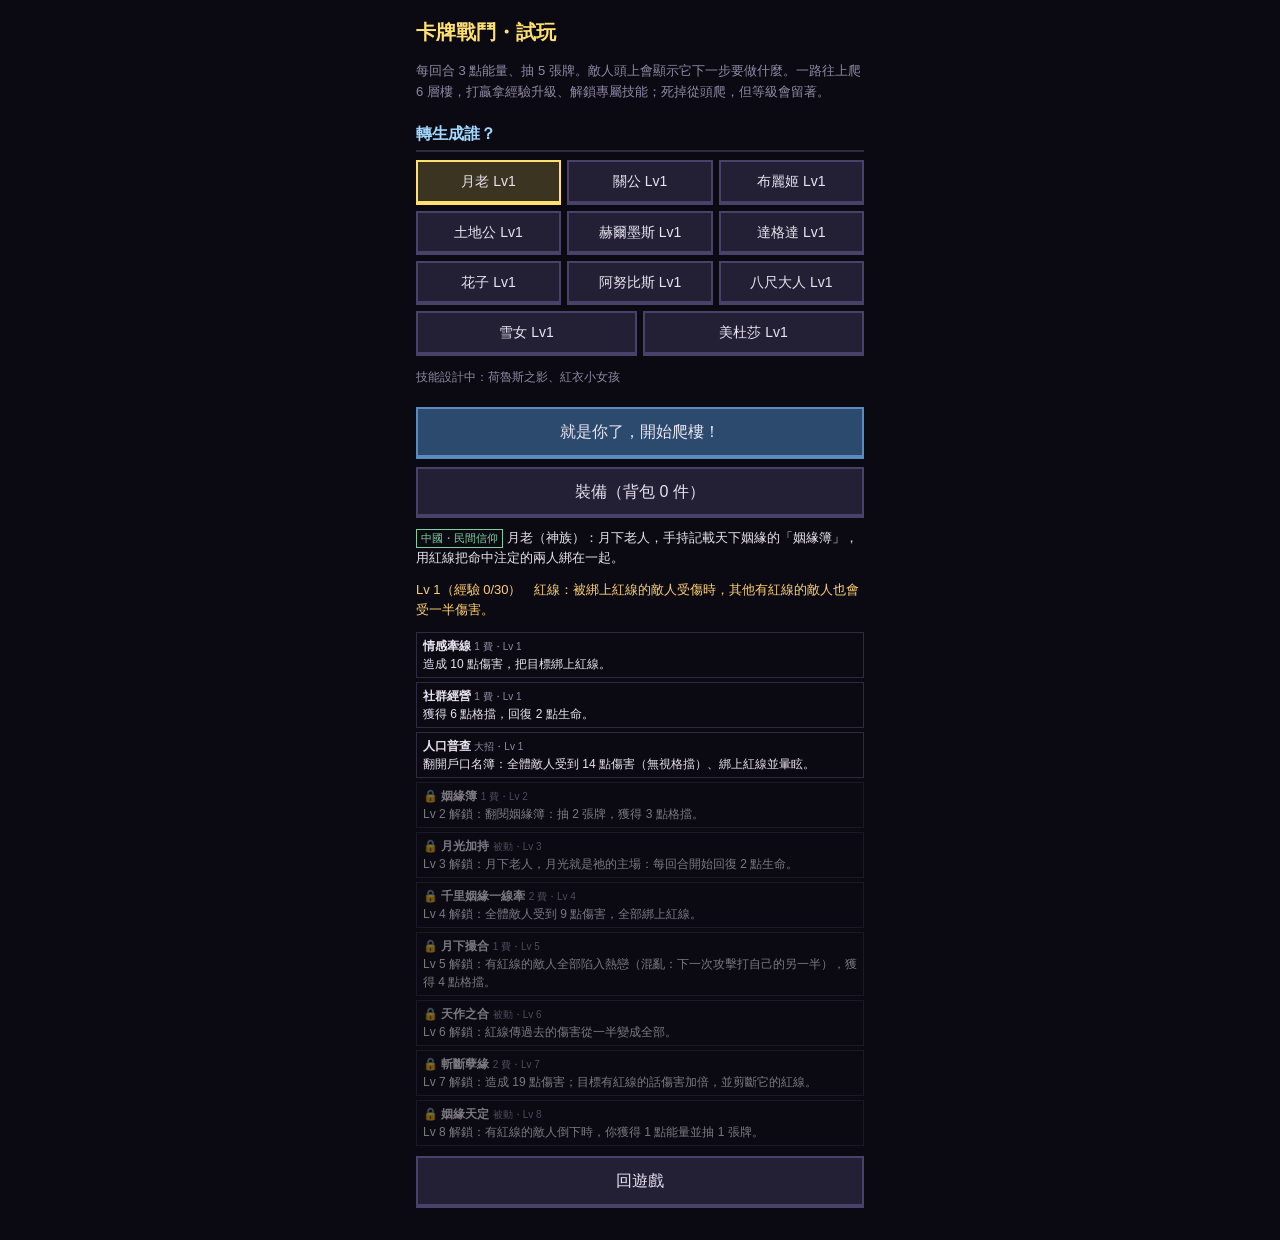
==== commit e1d44e32: "卡牌試玩：加入 10 個新角色的專屬技能與被動，裝備在角色身上顯示光效與圖示 Co-Authored-By: Claude Opus 5.5 (1M context) <noreply@anthrop" ====
--- a/card.html
+++ b/card.html
@@ -153,6 +153,136 @@
     ],
   },
 };
+// ───── 另外 10 個角色：效果寫成函式（g 是出牌時的工具箱，見 runFx）─────
+// 說明文字裡 {D:6} 會換成實際傷害（乘上 ATK_K 與升級倍率），{B:6} 換成實際格擋／回血（只乘升級倍率）
+const C2 = (key, lv, n, cost, type, anim, d, fx) => ({ key, lv, n, cost, type, anim, d, fx });
+const P2 = (key, lv, n, d) => ({ key, lv, n, d });
+Object.assign(KITS, {
+  brigid: { hp: 46, theme: '火焰、鍛造與詩歌的女神：會補血、會燒人。', cards: [
+    C2('s1', 1, '聖火守護', 1, 'skill', 's1', '獲得 {B:6} 點格擋。', (g) => g.block(6)),
+    C2('s2', 1, '鐵砧重生', 1, 'atk', 's2', '造成 {D:6} 點傷害，下一張牌費用 -1。', (g) => { g.dmg(6); g.st.costMinus = 1; }),
+    C2('ult', 1, '詩歌療癒', 0, 'ult', 'ult', '回復 {B:15} 點生命，解除負面狀態。', (g) => { g.heal(15); g.cleanse(); }),
+    C2('cross', 2, '布麗姬十字', 1, 'skill', 's1', '這場戰鬥每回合開始回復 {B:2} 點生命。', (g) => { g.st.regen = (g.st.regen || 0) + g.n(2); }),
+    C2('flame', 4, '永恆之火', 2, 'atk', 's2', '造成 {D:4} 點傷害，燃燒 3 回合。', (g) => { g.dmg(4); g.est('burn', 3); }),
+    C2('well', 5, '聖泉', 1, 'skill', 's1', '抽 2 張牌。', (g) => g.draw(2)),
+    C2('spring', 7, '春之祭', 2, 'skill', 'ult', '獲得 {B:8} 點格擋、1 點能量。', (g) => { g.block(8); B.energy++; }),
+  ], passives: [
+    P2('triple', 3, '三面女神', '每回合打出的第一張牌，傷害、格擋、回血都 +2。'),
+    P2('smith', 6, '鐵匠之手', '打出會給格擋的牌後，下一張攻擊牌多 3 點傷害。'),
+    P2('undying', 8, '聖火不滅', '每場戰鬥第一次倒下時，以三成生命復活。'),
+  ] },
+  tudigong: { hp: 54, theme: '守護地方的福德正神：很硬，會存元寶、叫虎爺。', cards: [
+    C2('s1', 1, '基層維安', 1, 'skill', 's1', '獲得 {B:7} 點格擋。', (g) => g.block(7)),
+    C2('s2', 1, '地方情資', 1, 'atk', 's2', '造成 {D:5} 點傷害，抽 1 張牌。', (g) => { g.dmg(5); g.draw(1); }),
+    C2('ult', 1, '房地產區劃', 0, 'ult', 'ult', '造成 {D:18} 點傷害，目標虛弱 2 回合。', (g) => { g.dmg(18); g.est('weak', 2); }),
+    C2('temple', 2, '土地公廟', 2, 'skill', 's1', '這場戰鬥每回合開始獲得 {B:3} 點格擋。', (g) => { g.st.temple = (g.st.temple || 0) + g.n(3); }),
+    C2('ingot', 4, '招財進寶', 1, 'skill', 's2', '得 1 個元寶（集滿 3 個換 1 點能量），抽 1 張牌。', (g) => { g.ingot(1); g.draw(1); }),
+    C2('tiger', 5, '虎爺', 2, 'skill', 'ult', '召喚虎爺：之後 3 回合，每回合咬一個敵人 {D:4} 點。', (g) => { g.st.tiger = 3; g.st.tigerDmg = g.d(4); }),
+    C2('cane', 7, '拐杖敲地', 1, 'atk', 's1', '造成等於目前格擋一半的傷害（至少 {D:3}）。', (g) => g.dmgRaw(Math.max(g.d(3), Math.floor(g.h.block / 2)))),
+  ], passives: [
+    P2('fortune', 3, '福德', '打怪的經驗多一成。'),
+    P2('guardland', 6, '土地守護', '回合開始時，格擋最多保留 3 點不會消失。'),
+    P2('answer', 8, '有求必應', '生命低於四分之一時，每回合多抽 1 張、多 5 點格擋。'),
+  ] },
+  hermes: { hp: 40, theme: '眾神的信使、小偷之神：抽牌、搶能量、出手快。', cards: [
+    C2('s1', 1, '訊息傳遞', 1, 'atk', 's1', '造成 {D:4} 點傷害，抽 1 張牌。', (g) => { g.dmg(4); g.draw(1); }),
+    C2('s2', 1, '商業欺詐', 1, 'atk', 's2', '造成 {D:5} 點傷害，目標虛弱 1 回合。', (g) => { g.dmg(5); g.est('weak', 1); }),
+    C2('ult', 1, '極速外送', 0, 'ult', 'ult', '連打 4 次，每次 {D:4} 點傷害。', (g) => { for (let i = 0; i < 4; i++) g.dmg(4); }),
+    C2('cattle', 2, '偷牛小賊', 0, 'skill', 's1', '出生當天就偷了阿波羅的牛：抽 2 張，隨機丟 1 張。', (g) => { g.draw(2); g.discardRandom(1); }),
+    C2('lyre', 4, '七弦琴交易', 1, 'skill', 's2', '隨機丟 1 張牌，得 2 點能量。', (g) => { g.discardRandom(1); B.energy += 2; }),
+    C2('guide', 5, '引魂者', 2, 'atk', 'ult', '造成 {D:6} 點傷害；目標生命低於兩成（非魔王）直接帶走。', (g) => { if (!g.t.boss && g.t.hp <= g.t.maxHp * 0.2) g.execute(); else g.dmg(6); }),
+    C2('caduceus', 7, '雙蛇杖調停', 1, 'skill', 's2', '目標暈眩：下回合不行動。', (g) => g.est('stun', 1)),
+  ], passives: [
+    P2('sandals', 3, '神行涼鞋', '每回合多抽 1 張牌。'),
+    P2('trade', 6, '商業之神', '每回合打出第 4 張牌時，能量 +1。'),
+    P2('herald', 8, '眾神信使', '打出 0 費的牌後，再抽 1 張。'),
+  ] },
+  dagda: { hp: 60, theme: '凱爾特的「好神」：巨棒一端殺人、一端救人，大鍋吃不完。', cards: [
+    C2('s1', 1, '豐收之歌', 1, 'skill', 's1', '回復 {B:8} 點生命。', (g) => g.heal(8)),
+    C2('s2', 1, '巨棒決斷', 2, 'atk', 's2', '橫掃：造成 {D:10} 點傷害。', (g) => g.dmg(10)),
+    C2('ult', 1, '生死巨棒', 0, 'ult', 'ult', '造成 {D:24} 點傷害；打倒的話再回復 {B:12} 點生命。', (g) => { const t = g.t; g.dmg(24); if (t && t.dead) g.heal(12); }),
+    C2('cauldron', 2, '豐饒之鍋', 1, 'skill', 's1', '這場戰鬥每回合開始回復 {B:3} 點生命。', (g) => { g.st.regen = (g.st.regen || 0) + g.n(3); }),
+    C2('glutton', 4, '大胃王', 1, 'skill', 's1', '回復 {B:5} 點生命，下一張攻擊牌多 4 點傷害。', (g) => { g.heal(5); g.st.nextAtkPlus = (g.st.nextAtkPlus || 0) + 4; }),
+    C2('harp', 5, '季節豎琴', 2, 'skill', 'ult', '彈奏四季：目標暈眩 1 回合。', (g) => g.est('stun', 1)),
+    C2('drag', 7, '拖地巨棒', 1, 'atk', 's2', '打掉目標全部格擋，造成 {D:6} 點傷害。', (g) => { g.t.block = 0; g.dmg(6); }),
+  ], passives: [
+    P2('kind', 3, '善良之神', '每場戰鬥第一次受到的傷害減半。'),
+    P2('father', 6, '大地之父', '生命全滿時，每次攻擊多 3 點傷害。'),
+    P2('edge', 8, '生死一線', '每場戰鬥一次，致命傷改成剩 1 點生命。'),
+  ] },
+  hanako: { hp: 42, theme: '三樓廁所第三間的花子：敲門三下就爆發，還會詛咒。', cards: [
+    C2('s1', 1, '三樓隔間', 1, 'atk', 's1', '造成 {D:5} 點傷害，敲門 1 次。', (g) => { g.dmg(5); g.knock(1); }),
+    C2('s2', 1, '敲門三聲', 1, 'skill', 's2', '敲門 1 次。敲滿 3 次：造成 {D:15} 點傷害，詛咒 2 層。', (g) => g.knock(1)),
+    C2('ult', 1, '紅色披風', 0, 'ult', 'ult', '造成 {D:10} 點傷害，目標每層詛咒再多 {D:3}。', (g) => g.dmg(10 + 3 * (g.t.curse || 0))),
+    C2('anyone', 2, '花子在嗎？', 1, 'skill', 's1', '目標恐懼（下次攻擊傷害減半），抽 1 張牌。', (g) => { g.est('fear', 1); g.draw(1); }),
+    C2('paper', 4, '紅紙藍紙', 1, 'atk', 's2', '紅紙：造成 {D:8} 點傷害；生命低於一半時改選藍紙：回復 {B:6}。', (g) => { if (g.h.hp < g.h.maxHp / 2) g.heal(6); else g.dmg(8); }),
+    C2('flush', 5, '沖水', 2, 'skill', 'ult', '解除自己的負面狀態，目標詛咒 2 層。', (g) => { g.cleanse(); g.est('curse', 2); }),
+    C2('pull', 7, '拉進隔間', 2, 'atk', 's2', '造成 {D:6} 點傷害，目標暈眩 1 回合。', (g) => { g.dmg(6); g.est('stun', 1); }),
+  ], passives: [
+    P2('toilet', 3, '廁所之主', '回合開始時有敲門次數的話，獲得 2 點格擋。'),
+    P2('third', 6, '第三間', '每打出第 3 張牌，效果發動兩次。'),
+    P2('legend', 8, '學校怪談', '詛咒每回合造成每層 2 點傷害。'),
+  ] },
+  anubis: { hp: 48, theme: '秤心審判的冥界之神：看血量比例決定生死。', cards: [
+    C2('s1', 1, '靈魂審判', 1, 'atk', 's1', '權杖重擊：造成 {D:6} 點傷害。', (g) => g.dmg(6)),
+    C2('s2', 1, '資產查封', 1, 'atk', 's2', '造成 {D:4} 點傷害，目標封印（下回合只能普攻）。', (g) => { g.dmg(4); g.est('seal', 1); }),
+    C2('ult', 1, '冥界天秤', 0, 'ult', 'ult', '目標的生命比例比你低：造成 {D:25} 點傷害；否則回復 {B:15} 點生命。', (g) => { if (g.t.hp / g.t.maxHp < g.h.hp / g.h.maxHp) g.dmg(25); else g.heal(15); }),
+    C2('mummy', 2, '木乃伊包紮', 1, 'skill', 's1', '獲得 {B:6} 點格擋，解除負面狀態。', (g) => { g.block(6); g.cleanse(); }),
+    C2('weigh', 4, '秤心儀式', 2, 'atk', 'ult', '雙方生命比例每差一成，造成 {D:3} 點傷害（至少一次）。', (g) => g.dmg(3 * Math.max(1, Math.floor(Math.abs(g.t.hp / g.t.maxHp - g.h.hp / g.h.maxHp) * 10)))),
+    C2('ammit', 5, '吞噬者阿米特', 2, 'atk', 's2', '造成 {D:8} 點傷害；目標生命低於三成時加倍。', (g) => g.dmg(g.t.hp < g.t.maxHp * 0.3 ? 16 : 8)),
+    C2('tomb', 7, '守護墓穴', 1, 'skill', 's1', '獲得 {B:4} 點格擋，這回合受到的傷害反彈一半。', (g) => { g.block(4); g.st.reflect = 0.5; }),
+  ], passives: [
+    P2('guide', 3, '亡者引路', '打倒敵人時回復 5 點生命。'),
+    P2('feather', 6, '真理之羽', '目標每有一種負面狀態，你的傷害 +1。'),
+    P2('lord', 8, '冥界之主', '非魔王的敵人生命低於一成半時，直接處決。'),
+  ] },
+  hachi: { hp: 46, theme: '「波波波」的八尺大人：讓敵人恐懼、標記、跟到底。', cards: [
+    C2('s1', 1, '波波波', 1, 'atk', 's1', '造成 {D:4} 點傷害，目標恐懼。', (g) => { g.dmg(4); g.est('fear', 1); }),
+    C2('s2', 1, '八尺身影', 1, 'skill', 's2', '獲得 {B:6} 點格擋，下一次被攻擊有一半機率閃開。', (g) => { g.block(6); g.st.evade = 1; }),
+    C2('ult', 1, '凝視', 0, 'ult', 'ult', '造成 {D:20} 點傷害；目標恐懼時改成 {D:30}。', (g) => g.dmg(g.t.fear ? 30 : 20)),
+    C2('mimic', 2, '模仿聲音', 1, 'skill', 's1', '模仿人聲：重複你上一張打出的牌。', (g) => g.mimic()),
+    C2('wall', 4, '越過圍牆', 2, 'atk', 's2', '造成 {D:9} 點傷害，無視格擋。', (g) => g.dmg(9, true)),
+    C2('seven', 5, '七日之期', 2, 'skill', 'ult', '標記目標 7 回合，每回合扣 {D:2} 點生命。', (g) => g.est('mark', 7)),
+    C2('hat', 7, '白帽遮臉', 1, 'skill', 's2', '獲得 {B:3} 點格擋，接下來 2 回合受到的傷害少四成。', (g) => { g.block(3); g.st.hat = 2; }),
+  ], passives: [
+    P2('tall', 3, '兩米四', '恐懼中的敵人不能加格擋。'),
+    P2('stalk', 6, '糾纏不放', '有敵人被標記時，每回合多抽 1 張。'),
+    P2('onlyyou', 8, '只看你一人', '每讓敵人恐懼一次，大招條 +15%。'),
+  ] },
+  yukionna: { hp: 42, theme: '吐氣成冰的雪女：疊冰霜，再一口氣凍住。', cards: [
+    C2('s1', 1, '冰吻凍結', 1, 'atk', 's1', '造成 {D:4} 點傷害，冰霜 2 層。', (g) => { g.dmg(4); g.frost(2); }),
+    C2('s2', 1, '暴雪迷蹤', 1, 'skill', 's2', '獲得 {B:5} 點格擋，下一次被攻擊有一半機率閃開。', (g) => { g.block(5); g.st.evade = 1; }),
+    C2('ult', 1, '萬里冰封', 0, 'ult', 'ult', '目標每層冰霜造成 {D:4} 點傷害（至少一次），並凍結 1 回合。', (g) => { g.dmg(4 * Math.max(1, g.t.frost || 0)); g.est('stun', 1); }),
+    C2('icicle', 2, '冰柱', 1, 'atk', 's1', '造成 {D:6} 點傷害；目標冰霜 3 層以上時加倍。', (g) => g.dmg((g.t.frost || 0) >= 3 ? 12 : 6)),
+    C2('breath', 4, '白息', 2, 'skill', 's2', '冰霜 3 層，目標下回合攻擊少三成。', (g) => { g.frost(3); g.est('slow', 1); }),
+    C2('promise', 5, '守約', 1, 'skill', 's1', '回復 {B:6} 點生命；這場還沒受過傷的話再抽 2 張。', (g) => { g.heal(6); if (!g.st.hurt) g.draw(2); }),
+    C2('melt', 7, '融雪', 2, 'atk', 'ult', '消耗目標全部冰霜：每層造成 {D:2} 點傷害、回復 {B:2} 點生命。', (g) => { const f = g.t.frost || 0; g.t.frost = 0; g.dmg(2 * Math.max(1, f)); g.heal(2 * f); }),
+  ], passives: [
+    P2('winter', 3, '寒冬體質', '冰霜不會自然消退。'),
+    P2('touch', 6, '凍結之觸', '攻擊牌多附 1 層冰霜。'),
+    P2('snownight', 8, '雪夜之主', '冰霜疊到 10 層時，目標凍結 2 回合。'),
+  ] },
+  medusa: { hp: 44, theme: '看一眼就石化的蛇髮女妖：石化加蛇毒。', cards: [
+    C2('s1', 1, '石化資本', 1, 'atk', 's1', '造成 {D:4} 點傷害，石化 1 層（3 層就跳過一回合）。', (g) => { g.dmg(4); g.est('petrify', 1); }),
+    C2('s2', 1, '冷血管理', 1, 'atk', 's2', '造成 {D:5} 點傷害，蛇毒 2 層。', (g) => { g.dmg(5); g.est('poison', 2); }),
+    C2('ult', 1, '石化資產', 0, 'ult', 'ult', '目標身上有石化：暈眩 2 回合；否則造成 {D:16} 點傷害、石化 2 層。', (g) => { if ((g.t.petrify || 0) >= 1) { g.t.petrify = 0; g.est('stun', 2); } else { g.dmg(16); g.est('petrify', 2); } }),
+    C2('snakehair', 2, '蛇髮守衛', 1, 'skill', 's2', '獲得 {B:5} 點格擋；這回合打你的敵人中蛇毒 1 層。', (g) => { g.block(5); g.st.snake = 1; }),
+    C2('mirror', 4, '鏡面反照', 2, 'skill', 'ult', '反過來用柏修斯的鏡盾：下一次受到的傷害全部反彈。', (g) => { g.st.mirror = 1; }),
+    C2('athena', 5, '雅典娜的詛咒', 1, 'skill', 's1', '目標所有負面狀態 +1 層。', (g) => g.allDebuffPlus()),
+    C2('pegasus', 7, '飛馬之血', 2, 'skill', 'ult', '回復 {B:10} 點生命，抽 1 張牌。', (g) => { g.heal(10); g.draw(1); }),
+  ], passives: [
+    P2('grudge', 3, '千年怨念', '蛇毒每回合多 1 點傷害。'),
+    P2('stone', 6, '石之軀', '讓敵人石化時，自己獲得 3 點格擋。'),
+    P2('gorgon', 8, '戈爾貢之眼', '每回合開始，全體敵人石化 1 層。'),
+  ] },
+});
+
+// 敵人身上的負面狀態：名字、標籤顏色
+const DEBUFF = {
+  burn: ['燃', '#ff8a30'], poison: ['毒', '#70d060'], frost: ['冰', '#a0e0ff'], petrify: ['石', '#b0a090'], fear: ['懼', '#c080ff'],
+  curse: ['咒', '#d050a0'], mark: ['標', '#ff6060'], seal: ['封', '#e0c060'], slow: ['緩', '#80a0c0'],
+};
+
 const MAX_LV = 10;
 const ATK_K = 1.7, FOE_HP_K = 0.7; // 節奏：我方傷害、敵人血量的倍率
 const expNeed = (lv) => 20 + lv * 10; // 從 lv 升到 lv+1 要的經驗
@@ -176,6 +306,13 @@
   const up = id.endsWith('+'), [job, key] = id.replace('+', '').split('.');
   const base = KITS[job].cards.find((c) => c.key === key);
   const c = { ...base, id, job, up };
+  if (base.fx) {
+    // 函式型的牌：升級後所有數值 ×1.3
+    c.k = up ? 1.3 : 1;
+    if (up) c.n += '+';
+    c.desc = base.d.replace(/\{([DB]):(\d+)\}/g, (m, t, v) => Math.round(v * (t === 'D' ? ATK_K : 1) * c.k));
+    return c;
+  }
   // 小黑：攻擊力高一點、一場不要打太久 → 所有傷害乘 ATK_K
   for (const k of ['dmg', 'fixed']) if (c[k]) c[k] = Math.round(c[k] * ATK_K);
   if (up) {
@@ -254,12 +391,15 @@
 let gear = (() => { try { return JSON.parse(localStorage.getItem(GEAR_KEY)) || null; } catch (e) { return null; } })() || { bag: [], eq: {} };
 const saveGear = () => { try { localStorage.setItem(GEAR_KEY, JSON.stringify(gear)); } catch (e) { /* 存不了就只在這次有效 */ } };
 const itemOf = (g) => ITEMS[g.id];
-
-// 菁英掉一般的神器或邪物；魔王有四成機率掉這個角色的專屬武器
+// 神族只能用神器、魔族只能用邪物；專屬武器只有本人能用
+const kindFor = (id) => JOBS[id].side === '神' ? '神器' : '邪物';
+const canUse = (it, id) => it.own ? it.own === id : it.kind === kindFor(id);
+
+// 菁英掉你這一族的神器或邪物；魔王有四成機率掉這個角色的專屬武器
 function rollGear(boss) {
   const ex = 'ex_' + heroId;
   if (boss && ITEMS[ex] && Math.random() < 0.4) return { uid: Date.now() + '' + rnd(0, 999), id: ex };
-  const pool = Object.keys(ITEMS).filter((k) => !ITEMS[k].own);
+  const pool = Object.keys(ITEMS).filter((k) => !ITEMS[k].own && ITEMS[k].kind === kindFor(heroId));
   return { uid: Date.now() + '' + rnd(0, 999), id: pool[rnd(0, pool.length - 1)] };
 }
 const statText = (st) => Object.entries(st).map(([k, v]) => `${STATS[k][0]} ${v > 0 ? '+' : ''}${v}${STATS[k][1]}`).join('、');
@@ -268,7 +408,7 @@
   const t = { crit: 0, steal: 0, dodge: 0, atk: 0, hp: 0, guard: 0, regen: 0, fx: {} };
   for (const uid of Object.values(gear.eq)) {
     const g = gear.bag.find((x) => x.uid === uid), it = g && itemOf(g);
-    if (!it || (it.own && it.own !== id)) continue;
+    if (!it || !canUse(it, id)) continue;
     for (const [k, v] of Object.entries(it.st)) t[k] += v;
     for (const [k, v] of Object.entries(it.fx)) t.fx[k] = typeof v === 'number' && t.fx[k] ? t.fx[k] + v : v;
   }
@@ -279,8 +419,8 @@
   const it = itemOf(g), d = document.createElement('div');
   d.className = 'gear ' + (it.kind === '神器' ? 'holy' : 'cursed');
   const own = it.own ? `・${JOBS[it.own].name}專屬` : '';
-  const off = it.own && it.own !== heroId ? `<br><small class="warn">只有${JOBS[it.own].name}穿上才有效果</small>` : '';
-  d.innerHTML = `<b>${it.n}</b> <small>${it.kind}・${SLOTS[it.slot]}${own}・${it.from}</small><br><span>${it.d}</span>${off}`;
+  const off = canUse(it, heroId) ? '' : `<br><small class="warn">${it.own ? `只有${JOBS[it.own].name}能用` : `${JOBS[heroId].side}族不能用${it.kind}`}</small>`;
+  d.innerHTML = `${lookOf(g.id)[0]} <b>${it.n}</b> <small>${it.kind}・${SLOTS[it.slot]}${own}・${it.from}</small><br><span>${it.d}</span>${off}`;
   const row = document.createElement('div'); row.className = 'gear-actions';
   for (const [label, fn] of actions) { const b = document.createElement('button'); b.className = 'btn'; b.textContent = label; b.onclick = fn; row.append(b); }
   if (actions.length) d.append(row);
@@ -291,7 +431,7 @@
   showScreen('reward');
   const box = $('.screen-reward'); box.innerHTML = '';
   const T = gearStats();
-  box.append(Object.assign(document.createElement('div'), { className: 'panel', innerHTML: `<h3>裝備（${JOBS[heroId].name}）</h3><p class="muted">神器和邪物跟著靈魂走：換角色、轉生都會帶著。打倒菁英（第 3 層）和魔王（第 6 層）會掉落，魔王還可能掉角色的專屬武器。</p><p class="levelup">目前數值加成：${statText(Object.fromEntries(Object.entries(T).filter(([k, v]) => k !== 'fx' && v))) || '沒有'}</p>` }));
+  box.append(Object.assign(document.createElement('div'), { className: 'panel', innerHTML: `<h3>裝備（${JOBS[heroId].name}）</h3><p class="muted">神族只能用神器，魔族只能用邪物，專屬武器只有本人能用。背包跟著靈魂走：換角色、轉生都會帶著。打倒菁英（第 3 層）和魔王（第 6 層）會掉落，魔王還可能掉角色的專屬武器。</p><p class="levelup">目前數值加成：${statText(Object.fromEntries(Object.entries(T).filter(([k, v]) => k !== 'fx' && v))) || '沒有'}</p>` }));
   for (const [slot, name] of Object.entries(SLOTS)) {
     const g = gear.bag.find((x) => x.uid === gear.eq[slot]);
     box.append(Object.assign(document.createElement('h3'), { textContent: `${name}：${g ? '' : '（空）'}` }));
@@ -304,13 +444,68 @@
   box.append(button('返回', back));
 }
 
+// 裝備的樣子：圖示（顯示在角色腳邊）和身上的光效（spark 電光、glow 光暈、mist 氣、twinkle 閃光）
+const LOOK = {
+  mjolnir: ['⚡', '#a0d8ff', 'spark'], gungnir: ['🔱', '#ffe070', 'twinkle'], ruyi: ['🥢', '#ffc040', 'glow'],
+  aegis: ['🛡️', '#ffe070', 'glow'], jinlu: ['🥋', '#a0ffb0', 'glow'], hagoromo: ['🪶', '#e0f0ff', 'twinkle'],
+  grail: ['🏆', '#ffe070', 'glow'], yata: ['🪞', '#c0e8ff', 'twinkle'], qiankun: ['⭕', '#ffd070', 'glow'],
+  muramasa: ['🗡️', '#ff3040', 'mist'], dracula: ['🦇', '#a01030', 'mist'], annabelle: ['🪆', '#604070', 'mist'],
+  monkeypaw: ['🐾', '#a08060', 'mist'], pandora: ['📦', '#b060ff', 'mist'], hope: ['💎', '#4080ff', 'twinkle'],
+};
+function lookOf(id) {
+  const it = ITEMS[id];
+  return LOOK[id] || (it.own ? ['★', it.kind === '神器' ? '#ffe070' : '#c060ff', 'glow'] : ['◆', '#fff', 'glow']);
+}
+// 主角身上穿的、能用的裝備
+function wornItems() {
+  return Object.values(gear.eq).map((uid) => gear.bag.find((x) => x.uid === uid)).filter((g) => g && canUse(itemOf(g), heroId)).map((g) => g.id);
+}
+function drawAura(x, now, top) {
+  const ids = wornItems();
+  ids.forEach((id, n) => {
+    const [, col, style] = lookOf(id), strong = ITEMS[id].own ? 1.6 : 1;
+    g.save();
+    if (style === 'glow') {
+      const r = 30 + Math.sin(now / 300 + n) * 3, grd = g.createRadialGradient(x, GROUND - 40, 4, x, GROUND - 40, r * strong);
+      grd.addColorStop(0, col + '90'); grd.addColorStop(1, col + '00'); g.fillStyle = grd; g.fillRect(x - 60, GROUND - 100, 120, 100);
+    } else if (style === 'spark') {
+      g.strokeStyle = col; g.lineWidth = 1;
+      for (let k = 0; k < 2 * strong; k++) {
+        if (Math.floor(now / 90 + k * 7 + n) % 5) continue;
+        let px = x + rnd(-22, 22), py = GROUND - rnd(20, 80); g.beginPath(); g.moveTo(px, py);
+        for (let j = 0; j < 3; j++) { px += rnd(-5, 5); py += rnd(3, 7); g.lineTo(px, py); }
+        g.stroke();
+      }
+    } else if (style === 'mist') {
+      for (let k = 0; k < 6 * strong; k++) {
+        const p = (now / 2200 + k / 6 + n * 0.13) % 1;
+        g.globalAlpha = 0.85 * (1 - p); g.fillStyle = col;
+        g.fillRect(Math.round(x - 20 + ((k * 37) % 40) + Math.sin(p * 6 + k) * 3), Math.round(GROUND - 10 - p * 70), 4, 4);
+      }
+    } else {
+      for (let k = 0; k < 4 * strong; k++) {
+        const ph = (now / 600 + k * 0.37 + n) % 1; if (ph > 0.5) continue;
+        g.globalAlpha = 1 - ph * 2; g.fillStyle = col;
+        const px = x - 24 + ((k * 53 + n * 17) % 48), py = GROUND - 20 - ((k * 31) % 60);
+        g.fillRect(px - 1, py, 3, 1); g.fillRect(px, py - 1, 1, 3);
+      }
+    }
+    g.restore();
+  });
+  // 角色左邊一排小圖示
+  if (ids.length) {
+    g.font = '12px sans-serif'; g.textAlign = 'center';
+    ids.forEach((id, k) => { g.fillStyle = 'rgba(0,0,0,0.5)'; g.fillRect(x - 46, GROUND - 74 + k * 17, 16, 16); g.fillStyle = '#fff'; g.fillText(lookOf(id)[0], x - 38, GROUND - 61 + k * 17); });
+  }
+}
+
 // ───── 狀態 ─────
 let heroId = null, run = null, B = null, effects = [], shake = 0, busy = false, target = null;
 
 function startRun(id) {
   heroId = id;
   const L = levelOf(id);
-  const maxHp = 50 + L.lv * 4;
+  const maxHp = (KITS[id].hp || 50) + L.lv * 4;
   // 起手牌組：兩張基本招各 4 張，之後解鎖的牌各 1 張
   const deck = [];
   for (const c of unlockedCards(id, L.lv)) for (let k = 0; k < (c.lv === 1 ? 4 : 1); k++) deck.push(id + '.' + c.key);
@@ -329,7 +524,7 @@
   const hpK = FOE_HP_K * (1 + run.fight * 0.15), atkUp = Math.max(0, run.fight - 1);
   const foes = F.map((k, i) => ({ id: 'e' + i, side: 'enemy', key: k, ...FOES[k], hp: Math.round(FOES[k].hp * hpK), maxHp: Math.round(FOES[k].hp * hpK), plan: FOES[k].plan.map(([kind, v, n]) => [kind, kind === 'atk' ? v + atkUp : v, n]), block: 0, str: 0, weak: 0, vuln: 0, stun: 0, confuse: 0, link: 0, step: rnd(0, 1), x: FOES[k].boss ? 290 : 228 + i * (F.length > 2 ? 56 : 70) }));
   for (const u of [hero, ...foes]) Object.assign(u, { ox: 0, oy: 0, flash: 0, anim: null, dead: false, atkUntil: 0, hurtUntil: 0 });
-  B = { hero, foes, draw: shuffle(run.deck.map(cardById)), hand: [], discard: [], energy: 3, charge: run.lv >= 10 ? 50 : 0, turn: 0, nextAtk: 1, atkCount: 0, ups: [], expStart: run.gained, lvStart: run.lv };
+  B = { hero, foes, draw: shuffle(run.deck.map(cardById)), hand: [], discard: [], energy: 3, charge: run.lv >= 10 ? 50 : 0, turn: 0, nextAtk: 1, atkCount: 0, ups: [], expStart: run.gained, lvStart: run.lv, st: {}, knock: 0, ingot: 0, turnCards: 0, cardCount: 0, firstBonus: 0 };
   target = foes[0];
   effects = [];
   // 開場就發動的神器／邪物
@@ -354,8 +549,21 @@
 }
 
 function startTurn() {
-  B.turn++; B.energy = 3; B.nextAtk = 1;
-  B.hero.block = hasPassive('loyal') ? Math.floor(B.hero.block / 2) : 0;
+  B.turn++; B.energy = 3; B.nextAtk = 1; B.turnCards = 0;
+  const st = B.st, h = B.hero;
+  h.block = hasPassive('loyal') ? Math.floor(h.block / 2) : hasPassive('guardland') ? Math.min(3, h.block) : 0;
+  st.turnAtk = 0; st.halfDmg = 0; st.reflect = 0; st.snake = 0;
+  if (st.hat > 0) st.hat--;
+  if (st.regen) heal(h, st.regen);
+  if (st.temple) { h.block += st.temple; float(h, '土地公廟 +' + st.temple, '#a0c8ff'); }
+  if (st.tiger > 0 && alive().length) { st.tiger--; const f = alive()[rnd(0, alive().length - 1)]; float(f, '虎爺咬！', '#ffc830'); damage(h, f, st.tigerDmg, true); }
+  if (hasPassive('gorgon')) for (const f of alive()) addDebuff(f, 'petrify', 1);
+  if (hasPassive('toilet') && B.knock > 0) h.block += 2;
+  let extra = 0;
+  if (hasPassive('sandals')) extra++;
+  if (hasPassive('answer') && h.hp < h.maxHp / 4) { extra++; h.block += 5; float(h, '有求必應', '#ffd070'); }
+  if (hasPassive('stalk') && alive().some((f) => f.mark > 0)) extra++;
+  if (!alive().length) return winFight();
   if (hasPassive('moon')) heal(B.hero, 2);
   const G = run.G;
   if (G.guard) B.hero.block += G.guard;
@@ -363,7 +571,7 @@
   if (G.fx.selfDmg && B.hero.hp > 1) { const n = Math.min(G.fx.selfDmg, B.hero.hp - 1); B.hero.hp -= n; float(B.hero, `邪物反噬 -${n}`, '#c060ff'); }
   if (B.turn === 1 && G.fx.energy1) { B.energy += G.fx.energy1; float(B.hero, `能量 +${G.fx.energy1}`, '#ffe070'); }
   B.aegisUsed = false;
-  drawCards(5);
+  drawCards(5 + extra);
   busy = false; render();
 }
 
@@ -376,12 +584,23 @@
   const fromFoe = dst === B.hero && src && src !== B.hero;
   if (fromFoe && run.G.dodge && Math.random() * 100 < run.G.dodge) { float(dst, '閃避', '#c0a0ff'); return 0; }
   if (fromFoe && run.G.fx.aegis && !B.aegisUsed) { B.aegisUsed = true; src.weak = Math.max(src.weak, 2); float(src, '神盾：虛弱', '#a0a0c0'); }
+  const st = B.st;
+  if (fromFoe && st.evade) { st.evade = 0; if (Math.random() < 0.5) { float(dst, '閃開', '#c0a0ff'); return 0; } }
+  if (fromFoe && st.mirror) { st.mirror = 0; float(dst, '鏡面反照', '#a0e0ff'); setTimeout(() => { if (B && !src.dead) damage(null, src, amount, true); }, 120); return 0; }
   let d = amount;
   if (src && src.weak > 0) d = Math.floor(d * 0.75);
   if (dst.vuln > 0) d = Math.floor(d * 1.5);
+  if (fromFoe && hasPassive('kind') && !B.kindUsed) { B.kindUsed = true; d = Math.floor(d / 2); float(dst, '善良之神', '#ffd070'); }
+  if (fromFoe && st.halfDmg) d = Math.floor(d / 2);
+  if (fromFoe && st.hat > 0) d = Math.floor(d * 0.6);
   if (fromFoe && run.G.fx.armor) d = Math.max(0, d - run.G.fx.armor);
   if (!pierce && dst.block > 0) { const b = Math.min(dst.block, d); dst.block -= b; d -= b; if (b) float(dst, '格擋 ' + b, '#a0c8ff'); }
   if (d <= 0) return 0;
+  if (fromFoe) {
+    st.hurt = true;
+    if (st.reflect && !src.dead) { const back = Math.ceil(d * st.reflect); setTimeout(() => { if (B && !src.dead) damage(null, src, back, true); }, 120); }
+    if (st.snake && !src.dead) addDebuff(src, 'poison', 1);
+  }
   if (fromFoe && run.G.fx.reflect && !src.dead) { const back = Math.ceil(d * run.G.fx.reflect / 100); setTimeout(() => { if (B && !src.dead) damage(null, src, back, true); }, 120); }
   dst.hp -= d; dst.flash = performance.now() + 300; dst.hurtUntil = performance.now() + 450; shake = Math.min(6, 2 + d / 4);
   float(dst, '-' + d, spread ? '#ff90b0' : '#fff');
@@ -394,12 +613,15 @@
       damage(src, o, Math.max(1, Math.floor(d * share)), true, true);
     }
   }
+  // 救命的被動
+  if (dst === B.hero && dst.hp <= 0 && hasPassive('undying') && !B.revived) { B.revived = true; dst.hp = Math.round(dst.maxHp * 0.3); float(dst, '聖火不滅！', '#ff8a30'); }
+  if (dst === B.hero && dst.hp <= 0 && hasPassive('edge') && !B.edgeUsed) { B.edgeUsed = true; dst.hp = 1; float(dst, '生死一線！', '#ffd070'); }
   if (dst.hp <= 0) {
     dst.hp = 0; dst.dead = true; dst.deadAt = performance.now() + 300;
     if (dst.art) dst.anim = { name: 'down', t0: performance.now() };
     float(dst, '倒下', '#ff9090');
     if (src === B.hero) B.charge = Math.min(100, B.charge + 10);
-    if (dst.side === 'enemy') killExp(dst);
+    if (dst.side === 'enemy') { killExp(dst); if (hasPassive('guide')) heal(B.hero, 5); }
     if (dst.link && hasPassive('destiny') && dst.side === 'enemy') { B.energy++; drawCards(1); float(B.hero, '姻緣天定', '#ff90b0'); }
   }
   return d;
@@ -409,12 +631,18 @@
 async function playCard(i) {
   if (busy) return;
   const c = i === 'ult' ? cardById(heroId + '.ult') : B.hand[i];
-  if (i === 'ult' ? B.charge < 100 : c.cost > B.energy) return;
+  if (i === 'ult' ? B.charge < 100 : costOf(c) > B.energy) return;
   busy = true;
-  if (i === 'ult') B.charge = 0; else { B.energy -= c.cost; B.hand.splice(i, 1); B.discard.push(c); B.charge = Math.min(100, B.charge + (c.type === 'atk' ? 14 : 9)); }
+  if (i === 'ult') B.charge = 0; else { B.energy -= costOf(c); B.st.costMinus = 0; B.hand.splice(i, 1); B.discard.push(c); B.charge = Math.min(100, B.charge + (c.type === 'atk' ? 14 : 9)); }
+  B.firstBonus = hasPassive('triple') && B.turnCards === 0 ? 2 : 0;
+  B.turnCards++; B.cardCount++;
   if (!target || target.dead) target = alive()[0];
   render();
-  await resolveCard(c);
+  await (c.fx ? resolveFx(c) : resolveCard(c));
+  B.firstBonus = 0;
+  if (c.type !== 'ult' && c.key !== 'mimic') B.lastCard = c;
+  if (hasPassive('herald') && c.cost === 0 && c.type !== 'ult') { drawCards(1); float(B.hero, '眾神信使：抽 1', '#f0d070'); }
+  if (hasPassive('trade') && B.turnCards === 4) { B.energy++; float(B.hero, '商業之神：能量 +1', '#ffe070'); }
   if (c.type === 'atk' && run.G.fx.thunder && alive().length && Math.random() < 0.3) {
     effects.push({ type: 'flash', t0: performance.now(), ms: 250 }); $('.log').textContent = '妙爾尼爾：落雷！';
     for (const f of alive()) { effects.push({ type: 'bolt', x1: f.x, x2: f.x, color: '#a0d8ff', t0: performance.now(), ms: 300 }); damage(B.hero, f, run.G.fx.thunder, true); }
@@ -491,16 +719,119 @@
   await sleep(120);
 }
 
+// ───── 函式型的牌：出牌時給 fx 一個工具箱 g ─────
+const costOf = (c) => Math.max(0, c.cost - (B && B.st.costMinus || 0));
+const debuffCount = (t) => [...Object.keys(DEBUFF), 'weak', 'vuln', 'stun'].filter((k) => t[k] > 0).length;
+const DEBUFF_NAME = { weak: '虛弱', vuln: '易傷', stun: '暈眩', burn: '燃燒', poison: '蛇毒', frost: '冰霜', petrify: '石化', fear: '恐懼', curse: '詛咒', mark: '標記', seal: '封印', slow: '遲緩' };
+function addDebuff(t, name, n) {
+  if (!t || t.dead) return;
+  if (name === 'fear') { t.fear = 1; if (hasPassive('onlyyou')) B.charge = Math.min(100, B.charge + 15); }
+  else if (['poison', 'curse', 'frost', 'petrify'].includes(name)) t[name] = (t[name] || 0) + n;
+  else t[name] = Math.max(t[name] || 0, n);
+  float(t, DEBUFF_NAME[name] + (['poison', 'curse', 'frost', 'petrify'].includes(name) ? ' +' + n : ''), (DEBUFF[name] || ['', '#d0d0ff'])[1]);
+  if (name === 'petrify' && hasPassive('stone')) { B.hero.block += 3; float(B.hero, '石之軀 +3', '#a0c8ff'); }
+  if ((t.petrify || 0) >= 3) { t.petrify = 0; t.stun = Math.max(t.stun || 0, 1); float(t, '石化！', '#b0a090'); }
+  if ((t.frost || 0) >= 10 && hasPassive('snownight')) { t.frost = 0; t.stun = Math.max(t.stun || 0, 2); float(t, '雪夜凍結！', '#a0e0ff'); }
+}
+// 我方打一下：力量、裝備、被動、爆擊、吸血都在這裡算
+function hitFoe(t, d, pierce) {
+  const h = B.hero, st = B.st;
+  if (!t || t.dead) return 0;
+  d += h.str + (st.turnAtk || 0) + run.G.atk;
+  if (st.nextAtkPlus) { d += st.nextAtkPlus; st.nextAtkPlus = 0; }
+  if (hasPassive('father') && h.hp >= h.maxHp) d += 3;
+  if (hasPassive('feather')) d += debuffCount(t);
+  if (B.nextAtk > 1) { d *= B.nextAtk; B.nextAtk = 1; }
+  if (run.G.crit && Math.random() * 100 < run.G.crit) { d = Math.round(d * (run.G.fx.critX || 2)); float(t, '爆擊！', '#ff4040'); shake = 6; }
+  effects.push({ type: 'burst', x: t.x + t.ox, color: ART[heroId].color || '#fff', seed: Math.random() * 6, t0: performance.now(), ms: 500 });
+  const dealt = damage(h, t, d, pierce);
+  if (run.G.steal && dealt) heal(h, Math.max(1, Math.round(dealt * run.G.steal / 100)));
+  if (!t.dead && hasPassive('lord') && !t.boss && t.hp < t.maxHp * 0.15) { float(t, '冥界處決', '#ff6060'); damage(h, t, t.hp, true); }
+  return dealt;
+}
+function makeG(c) {
+  const h = B.hero, st = B.st;
+  const g = {
+    h, st,
+    get t() { return target && !target.dead ? target : alive()[0]; },
+    n: (v) => Math.round(v * (c.k || 1)),
+    d: (v) => Math.round(v * ATK_K * (c.k || 1)),
+    dmg: (v, pierce) => g.dmgRaw(g.d(v), pierce),
+    dmgRaw: (v, pierce) => hitFoe(g.t, v + B.firstBonus, pierce),
+    block(v) { const b = g.n(v) + B.firstBonus; h.block += b; float(h, '格擋 +' + b, '#a0c8ff'); if (hasPassive('smith')) st.nextAtkPlus = (st.nextAtkPlus || 0) + 3; },
+    heal: (v) => heal(h, g.n(v) + B.firstBonus),
+    draw: (n) => drawCards(n),
+    cleanse() { h.weak = h.vuln = 0; },
+    est: (name, n) => addDebuff(g.t, name, n),
+    frost: (n) => addDebuff(g.t, 'frost', n),
+    knock(n) {
+      B.knock += n; float(h, `敲門 ${Math.min(B.knock, 3)}/3`, '#c080ff');
+      if (B.knock >= 3) { B.knock = 0; float(h, '叩叩叩！', '#ff6080'); g.dmg(15); g.est('curse', 2); }
+    },
+    ingot(n) { B.ingot += n; float(h, `元寶 ${B.ingot}/3`, '#ffc830'); if (B.ingot >= 3) { B.ingot -= 3; B.energy++; float(h, '元寶換能量 +1', '#ffe070'); } },
+    discardRandom(n) { for (let i = 0; i < n && B.hand.length; i++) B.discard.push(...B.hand.splice(rnd(0, B.hand.length - 1), 1)); },
+    execute() { const t = g.t; if (t) { float(t, '帶走', '#ff6060'); damage(h, t, t.hp, true); } },
+    mimic() {
+      const L = B.lastCard;
+      if (L && L.fx) { float(h, '模仿：' + L.n, '#e8e8ff'); L.fx(makeG(L)); } else float(h, '沒有聲音可以模仿', '#a0a0a0');
+    },
+    allDebuffPlus() {
+      const t = g.t; if (!t) return;
+      for (const k of [...Object.keys(DEBUFF), 'weak', 'vuln']) if (t[k] > 0) t[k]++;
+      float(t, '詛咒加深', '#d050a0');
+      addDebuff(t, 'petrify', 0);
+    },
+  };
+  return g;
+}
+async function resolveFx(c) {
+  const h = B.hero, art = ART[heroId], col = art.color || '#fff';
+  const anim = artAnim(heroId, c.anim) ? c.anim : (c.type === 'skill' ? 'cast' : 'punch');
+  $('.log').textContent = c.type === 'ult' ? `${c.n}！` : `打出「${c.n}」。`;
+  if (c.type === 'ult') { effects.push({ type: 'flash', t0: performance.now(), ms: 450 }); shake = 6; }
+  if (!target || target.dead) target = alive()[0];
+  const run1 = () => {
+    const twice = hasPassive('third') && B.cardCount % 3 === 0;
+    if (twice) float(h, '第三間：兩次！', '#c080ff');
+    for (let k = 0; k < (twice ? 2 : 1); k++) if (alive().length) c.fx(makeG(c));
+    if (c.type === 'atk' && hasPassive('touch') && target && !target.dead) addDebuff(target, 'frost', 1);
+  };
+  if (c.type !== 'skill' && art.melee && target) {
+    const dx = target.x - h.x - 46;
+    h.anim = { name: 'walk', t0: performance.now() }; await tween(200, (t) => { h.ox = dx * t; });
+    h.anim = { name: anim, t0: performance.now() }; await sleep(260);
+    run1(); await sleep(300);
+    h.anim = { name: 'walk', t0: performance.now() }; await tween(200, (t) => { h.ox = dx * (1 - t); }); h.anim = null;
+  } else {
+    h.anim = { name: anim, t0: performance.now() }; await sleep(320);
+    if (c.type !== 'skill' && target) { effects.push({ type: 'bolt', x1: h.x + 20, x2: target.x, color: col, t0: performance.now(), ms: 420 }); await sleep(280); }
+    run1(); await sleep(300);
+  }
+  await sleep(120);
+}
+
 // ───── 敵人回合 ─────
 async function endTurn() {
   if (busy) return;
   busy = true;
   B.discard.push(...B.hand); B.hand = []; render();
+  // 持續傷害：燃燒、蛇毒、七日之期、詛咒
   for (const f of alive()) {
+    let dot = 0;
+    if (f.burn > 0) { dot += 4; f.burn--; }
+    if (f.poison > 0) { dot += f.poison + (hasPassive('grudge') ? 1 : 0); f.poison--; }
+    if (f.mark > 0) { dot += Math.round(2 * ATK_K); f.mark--; }
+    if (f.curse > 0 && hasPassive('legend')) dot += 2 * f.curse;
+    if (dot) { damage(null, f, dot, true); await sleep(220); }
+  }
+  if (!alive().length) return winFight();
+  for (const f of alive()) {
+    if (f.dead) continue;
     f.block = 0;
     await sleep(250);
-    if (f.stun) { f.stun = 0; float(f, '暈眩中', '#ffb0d0'); f.step++; await sleep(400); continue; }
+    if (f.stun) { f.stun--; float(f, '暈眩中', '#ffb0d0'); f.step++; await sleep(400); continue; }
     const [kind, v, times = 1] = intent(f);
+    if (f.seal > 0 && kind !== 'atk') { float(f, '被封印了', '#e0c060'); f.step++; await sleep(400); continue; }
     if (kind === 'atk') {
       let victim = B.hero;
       if (f.confuse) {
@@ -513,9 +844,12 @@
       $('.log').textContent = `${f.name}攻擊${victim === B.hero ? '你' : victim.name}！`;
       const dx = victim === B.hero ? B.hero.x - f.x + 48 : victim === f ? 0 : victim.x - f.x + (victim.x < f.x ? 40 : -40);
       await tween(180, (t) => { f.ox = dx * t; });
-      for (let k = 0; k < times; k++) { f.atkUntil = performance.now() + 300; damage(f, victim, v + f.str); await sleep(220); }
+      let val = v + f.str;
+      if (f.fear) { val = Math.floor(val / 2); f.fear = 0; float(f, '嚇到了', '#c080ff'); }
+      if (f.slow > 0) val = Math.floor(val * 0.7);
+      for (let k = 0; k < times && !f.dead; k++) { f.atkUntil = performance.now() + 300; damage(f, victim, val); await sleep(220); }
       await tween(180, (t) => { f.ox = dx * (1 - t); });
-    } else if (kind === 'def') { f.block += v; float(f, '格擋 +' + v, '#a0c8ff'); }
+    } else if (kind === 'def') { if (f.fear && hasPassive('tall')) float(f, '嚇到不敢擋', '#c080ff'); else { f.block += v; float(f, '格擋 +' + v, '#a0c8ff'); } }
     else if (kind === 'buff') { f.str += v; float(f, '力量 +' + v, '#ffb040'); }
     else if (kind === 'weak') { B.hero.weak = Math.max(B.hero.weak, v); float(B.hero, '虛弱', '#a0a0c0'); f.atkUntil = performance.now() + 400; }
     else if (kind === 'vuln') { B.hero.vuln = Math.max(B.hero.vuln, v); float(B.hero, '易傷', '#d070ff'); f.atkUntil = performance.now() + 400; }
@@ -523,7 +857,11 @@
     await sleep(300);
     if (B.hero.hp <= 0) return loseRun();
   }
-  for (const u of [B.hero, ...B.foes]) { if (u.weak > 0) u.weak--; if (u.vuln > 0) u.vuln--; }
+  for (const u of [B.hero, ...B.foes]) {
+    if (u.weak > 0) u.weak--; if (u.vuln > 0) u.vuln--;
+    if (u.slow > 0) u.slow--; if (u.seal > 0) u.seal--;
+    if (u.frost > 0 && !hasPassive('winter')) u.frost--;
+  }
   if (!alive().length) return winFight();
   startTurn();
 }
@@ -531,7 +869,7 @@
 // ───── 經驗、升級、獎勵、死亡 ─────
 // 加經驗，回傳這次新解鎖的技能
 function killExp(f) {
-  const n = f.exp + run.fight;
+  const n = Math.round((f.exp + run.fight) * (hasPassive('fortune') ? 1.1 : 1));
   effects.push({ type: 'text', x: f.x, y: GROUND - 70, text: `+${n} 經驗`, color: '#ffd070', t0: performance.now() + 200, ms: 1100 });
   const r = gainExp(n);
   if (r.after > r.before) {
@@ -673,7 +1011,7 @@
   $('.hp').textContent = `${h.name} Lv${run.lv} 生命 ${h.hp}/${h.maxHp}${h.block ? `・格擋 ${h.block}` : ''}${B.nextAtk > 1 ? '・下一擊加倍' : ''}・牌堆 ${B.draw.length}`;
   $('.energy').textContent = `能量 ${B.energy}/3`;
   const hand = $('.screen-battle .hand'); hand.innerHTML = '';
-  B.hand.forEach((c, i) => hand.append(cardEl(c, () => playCard(i), busy || c.cost > B.energy)));
+  B.hand.forEach((c, i) => hand.append(cardEl({ ...c, cost: costOf(c) }, () => playCard(i), busy || costOf(c) > B.energy)));
   const ult = cardById(heroId + '.ult');
   const ub = $('.ultbtn'); ub.textContent = `${ult.n} ${B.charge}%`; ub.disabled = busy || B.charge < 100; ub.classList.toggle('glow', B.charge >= 100);
   ub.onclick = () => playCard('ult');
@@ -709,6 +1047,7 @@
       if (t < tot) { sheet = s; while (t >= ms[i]) t -= ms[i++]; } else u.anim = null;
     }
     if (u.dead && !u.anim) return;
+    if (u.side === 'ally') drawAura(x, now);
     drawArt(g, u.art, sheet, i, x, GROUND + u.oy, 1, { white });
     const mark = ART[u.art].mark;
     if (mark) for (let k = 0; k < 2; k++) { const p = (now / 1800 + k / 2) % 1; drawMark(g, mark, x + (k ? 18 : -28) + Math.sin(p * 6) * 3, GROUND - 50 - p * 40, 2, p < 0.2 ? p * 5 : 1 - (p - 0.2) / 0.8); }
@@ -726,8 +1065,13 @@
   g.fillStyle = u.side === 'ally' ? '#5fd35f' : '#e05050'; g.fillRect(x - 16, top, Math.max(0, 32 * u.hp / u.maxHp), 3);
   if (u.block > 0) { g.fillStyle = '#4070c0'; g.fillRect(x - 26, top - 3, 9, 9); g.fillStyle = '#fff'; g.font = 'bold 8px sans-serif'; g.textAlign = 'center'; g.fillText(u.block, x - 21.5, top + 4); }
   g.font = 'bold 10px sans-serif'; g.textAlign = 'center';
-  const tags = [u.vuln > 0 ? ['傷', '#d070ff'] : null, u.weak > 0 ? ['弱', '#a0a0c0'] : null, u.stun > 0 ? ['暈', '#ffb0d0'] : null, u.confuse > 0 ? ['亂', '#ff8060'] : null, u.str > 0 ? ['力', '#ffb040'] : null, u.link ? ['線', '#ff4060'] : null].filter(Boolean);
-  tags.forEach(([t, c], k) => { g.fillStyle = c; g.fillText(t, x - 12 + k * 12, top + 14); });
+  const tags = [u.vuln > 0 ? ['傷', '#d070ff'] : null, u.weak > 0 ? ['弱', '#a0a0c0'] : null, u.stun > 0 ? ['暈', '#ffb0d0'] : null, u.confuse > 0 ? ['亂', '#ff8060'] : null, u.str > 0 ? ['力', '#ffb040'] : null, u.link ? ['線', '#ff4060'] : null,
+    ...Object.entries(DEBUFF).map(([k, [t, c]]) => u[k] > 0 ? [t + (['poison', 'curse', 'frost', 'petrify'].includes(k) ? u[k] : ''), c] : null)].filter(Boolean);
+  // 標籤一個接一個排，置中
+  const widths = tags.map(([t]) => g.measureText(t).width + 2), total = widths.reduce((a, b) => a + b, 0);
+  let tx = x - total / 2;
+  tags.forEach(([t, c], k) => { g.fillStyle = c; g.textAlign = 'left'; g.fillText(t, tx, top + 14); tx += widths[k]; });
+  g.textAlign = 'center';
   // 敵人意圖
   if (u.side === 'enemy' && !busy) {
     const [kind, v, times = 1] = intent(u);
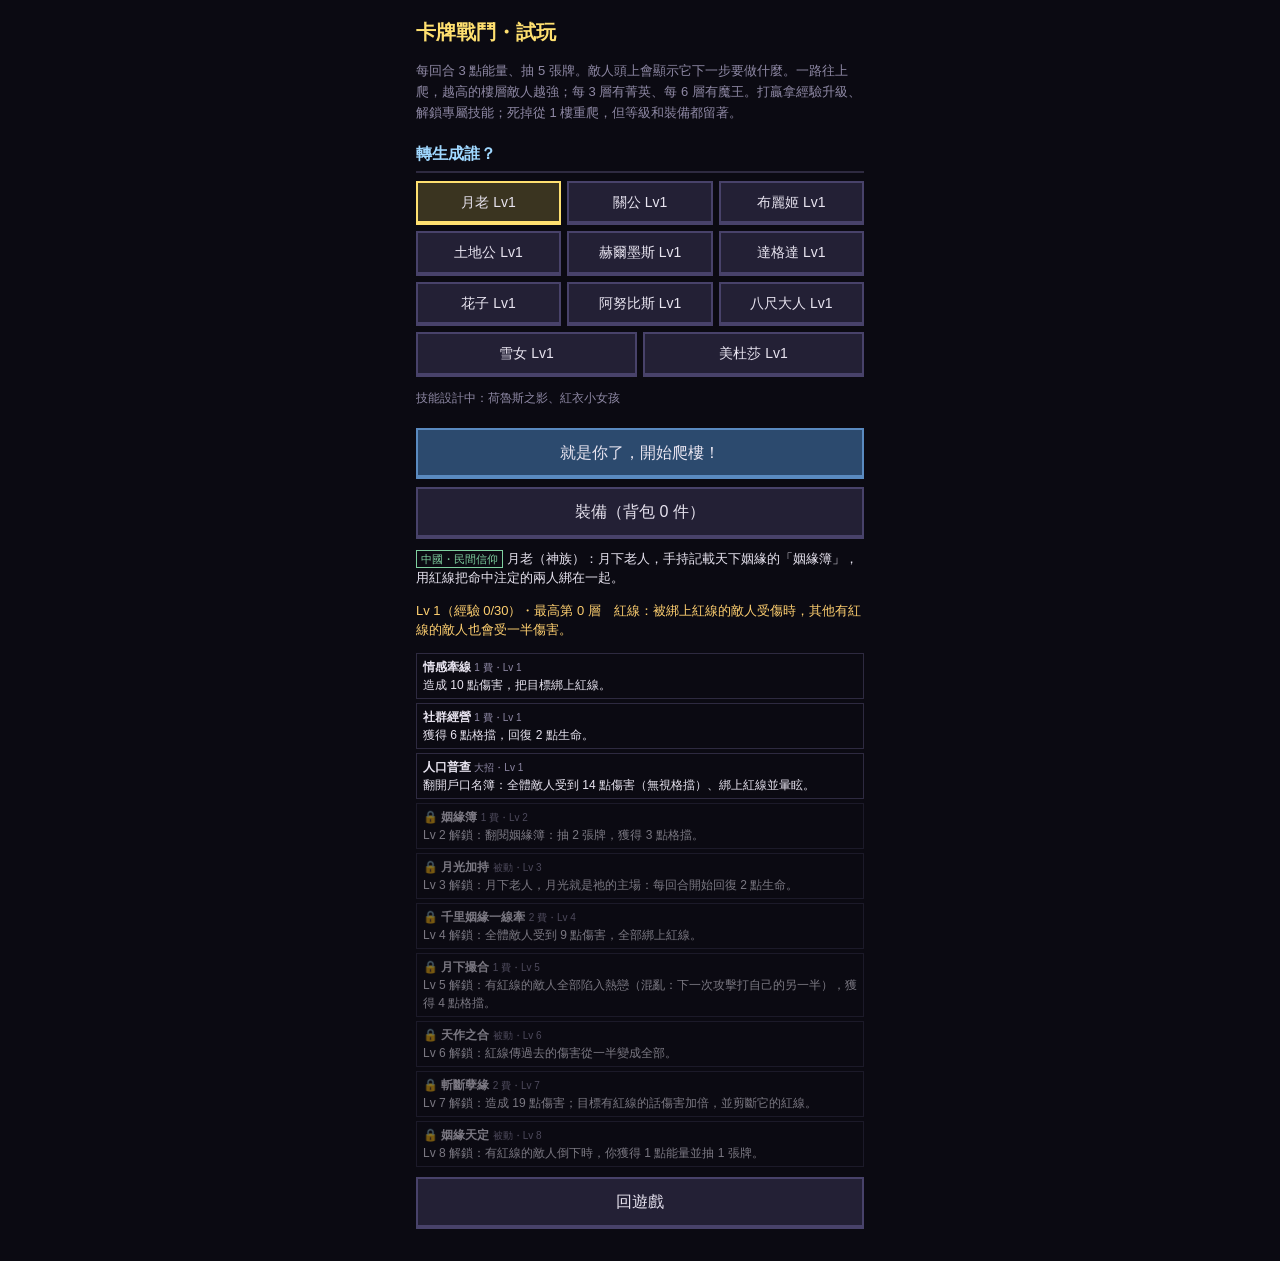
==== commit d90ac2e1: "卡牌試玩：無限爬樓，越上層越強；等級上限 30，滿 10 級後繼續加生命和攻擊 Co-Authored-By: Claude Opus 5.5 (1M context) <noreply@anthro" ====
--- a/card.html
+++ b/card.html
@@ -49,7 +49,7 @@
 <body>
 <div id="app">
   <h2>卡牌戰鬥・試玩</h2>
-  <p class="muted" style="font-size:13px">每回合 3 點能量、抽 5 張牌。敵人頭上會顯示它下一步要做什麼。一路往上爬 6 層樓，打贏拿經驗升級、解鎖專屬技能；死掉從頭爬，但等級會留著。</p>
+  <p class="muted" style="font-size:13px">每回合 3 點能量、抽 5 張牌。敵人頭上會顯示它下一步要做什麼。一路往上爬，越高的樓層敵人越強；每 3 層有菁英、每 6 層有魔王。打贏拿經驗升級、解鎖專屬技能；死掉從 1 樓重爬，但等級和裝備都留著。</p>
   <div class="screen-pick"></div>
   <div class="screen-battle" style="display:none">
     <canvas class="stage" width="384" height="216"></canvas>
@@ -283,7 +283,8 @@
   curse: ['咒', '#d050a0'], mark: ['標', '#ff6060'], seal: ['封', '#e0c060'], slow: ['緩', '#80a0c0'],
 };
 
-const MAX_LV = 10;
+const MAX_LV = 30; // Lv10 技能全解鎖；之後每級生命 +4、每 2 級攻擊 +1
+const lvAtk = (lv) => Math.max(0, Math.floor((lv - 10) / 2));
 const ATK_K = 1.7, FOE_HP_K = 0.7; // 節奏：我方傷害、敵人血量的倍率
 const expNeed = (lv) => 20 + lv * 10; // 從 lv 升到 lv+1 要的經驗
 const HEROES = Object.keys(KITS);
@@ -335,7 +336,8 @@
   printer: { name: '卡紙印表機', hp: 18, exp: 4, plan: [['weak', 2], ['atk', 2, 3], ['atk', 6]] },
   judge:   { name: '考績審判官', hp: 110, exp: 25, boss: true, plan: [['vuln', 2], ['atk', 14], ['def', 12], ['atk', 5, 3], ['buff', 3]] },
 };
-// 一路往上爬的 6 層樓；exp 是清完這層的額外獎勵（打倒每隻怪另外給經驗，越上層越多）
+// 6 層一輪、無限往上爬（第 7 層又從殭屍開始，但更強）；exp 是清完這層的額外獎勵（打倒每隻怪另外給經驗，越上層越多）
+const floorOf = (n) => FIGHTS[n % FIGHTS.length];
 const FIGHTS = [
   { foes: ['zombie', 'printer'], exp: 3 },
   { foes: ['shade', 'wisp', 'shade'], exp: 3 },
@@ -431,7 +433,7 @@
   showScreen('reward');
   const box = $('.screen-reward'); box.innerHTML = '';
   const T = gearStats();
-  box.append(Object.assign(document.createElement('div'), { className: 'panel', innerHTML: `<h3>裝備（${JOBS[heroId].name}）</h3><p class="muted">神族只能用神器，魔族只能用邪物，專屬武器只有本人能用。背包跟著靈魂走：換角色、轉生都會帶著。打倒菁英（第 3 層）和魔王（第 6 層）會掉落，魔王還可能掉角色的專屬武器。</p><p class="levelup">目前數值加成：${statText(Object.fromEntries(Object.entries(T).filter(([k, v]) => k !== 'fx' && v))) || '沒有'}</p>` }));
+  box.append(Object.assign(document.createElement('div'), { className: 'panel', innerHTML: `<h3>裝備（${JOBS[heroId].name}）</h3><p class="muted">神族只能用神器，魔族只能用邪物，專屬武器只有本人能用。背包跟著靈魂走：換角色、轉生都會帶著。每 3 層的菁英和每 6 層的魔王會掉落，魔王還可能掉角色的專屬武器。</p><p class="levelup">目前數值加成：${statText(Object.fromEntries(Object.entries(T).filter(([k, v]) => k !== 'fx' && v))) || '沒有'}</p>` }));
   for (const [slot, name] of Object.entries(SLOTS)) {
     const g = gear.bag.find((x) => x.uid === gear.eq[slot]);
     box.append(Object.assign(document.createElement('h3'), { textContent: `${name}：${g ? '' : '（空）'}` }));
@@ -518,10 +520,11 @@
   gen++;
   // 爬到一半換了裝備，這裡重算
   const G2 = gearStats(); run.maxHp += G2.hp - run.G.hp; run.hp = Math.max(1, Math.min(run.maxHp, run.hp + G2.hp - run.G.hp)); run.G = G2;
-  const hero = { id: 'hero', side: 'ally', name: JOBS[heroId].name, art: heroId, hp: run.hp, maxHp: run.maxHp, block: 0, str: 0, weak: 0, vuln: 0, x: 110 };
-  const F = FIGHTS[run.fight].foes;
+  const hero = { id: 'hero', side: 'ally', name: JOBS[heroId].name, art: heroId, hp: run.hp, maxHp: run.maxHp, block: 0, str: lvAtk(run.lv), weak: 0, vuln: 0, x: 110 };
+  const F = floorOf(run.fight).foes;
   // 越往上爬敵人越硬、打越痛
-  const hpK = FOE_HP_K * (1 + run.fight * 0.15), atkUp = Math.max(0, run.fight - 1);
+  const loop = Math.floor(run.fight / FIGHTS.length);
+  const hpK = FOE_HP_K * (1 + run.fight * 0.15) * Math.pow(1.25, loop), atkUp = Math.max(0, run.fight - 1) + loop * 2;
   const foes = F.map((k, i) => ({ id: 'e' + i, side: 'enemy', key: k, ...FOES[k], hp: Math.round(FOES[k].hp * hpK), maxHp: Math.round(FOES[k].hp * hpK), plan: FOES[k].plan.map(([kind, v, n]) => [kind, kind === 'atk' ? v + atkUp : v, n]), block: 0, str: 0, weak: 0, vuln: 0, stun: 0, confuse: 0, link: 0, step: rnd(0, 1), x: FOES[k].boss ? 290 : 228 + i * (F.length > 2 ? 56 : 70) }));
   for (const u of [hero, ...foes]) Object.assign(u, { ox: 0, oy: 0, flash: 0, anim: null, dead: false, atkUntil: 0, hurtUntil: 0 });
   B = { hero, foes, draw: shuffle(run.deck.map(cardById)), hand: [], discard: [], energy: 3, charge: run.lv >= 10 ? 50 : 0, turn: 0, nextAtk: 1, atkCount: 0, ups: [], expStart: run.gained, lvStart: run.lv, st: {}, knock: 0, ingot: 0, turnCards: 0, cardCount: 0, firstBonus: 0 };
@@ -533,7 +536,7 @@
   if (cs === 'all') hero.weak = 1;
   if (run.G.fx.stunStart) for (const f of foes) f.stun = 1;
   showScreen('battle');
-  $('.log').textContent = `第 ${run.fight + 1} 層（共 ${FIGHTS.length} 層）：${foes.map((f) => f.name).join('、')}`;
+  $('.log').textContent = `第 ${run.fight + 1} 層：${foes.map((f) => f.name).join('、')}`;
   startTurn();
 }
 
@@ -889,7 +892,9 @@
     // 新牌直接加進牌組；戰鬥中的話直接發到手上
     for (const c of K.cards) if (c.lv === lv) { news.push(`新牌「${c.n}」`); run.deck.push(heroId + '.' + c.key); if (B && !B.over) B.hand.push(cardById(heroId + '.' + c.key)); }
     for (const p of K.passives) if (p.lv === lv) news.push(`被動「${p.n}」`);
-    if (lv >= 9) news.push(lv === 10 ? '每場大招條從一半開始' : '生命上限 +4');
+    if (lv === 9) news.push('生命上限 +4');
+    if (lv === 10) news.push('每場大招條從一半開始');
+    if (lv > 10) news.push(lv % 2 === 0 ? '生命 +4、攻擊 +1' : '生命 +4');
   }
   if (after > before) { run.maxHp += (after - before) * 4; run.hp += (after - before) * 4; run.lv = after; if (B && !B.over) { B.hero.maxHp += (after - before) * 4; B.hero.hp += (after - before) * 4; } }
   return { before, after, news };
@@ -905,13 +910,15 @@
 function winFight() {
   B.over = true;
   run.hp = B.hero.hp;
-  const r = gainExp(FIGHTS[run.fight].exp);
+  const r = gainExp(floorOf(run.fight).exp + Math.floor(run.fight / FIGHTS.length) * 5);
   r.news = [...B.ups, ...r.news]; r.before = B.lvStart;
   const got = run.gained - B.expStart;
   run.fight++;
   const box = $('.screen-reward'); box.innerHTML = '';
   showScreen('reward');
-  const drop = FIGHTS[run.fight - 1].drop;
+  const drop = floorOf(run.fight - 1).drop;
+  // 最高紀錄
+  prog[heroId].best = Math.max(prog[heroId].best || 0, run.fight); saveProg();
   const dropBox = () => {
     if (!drop) return;
     const it = rollGear(drop === '魔王');
@@ -925,14 +932,8 @@
     box.append(el);
     if (cur) box.append(Object.assign(document.createElement('p'), { className: 'muted', textContent: `目前的${SLOTS[slot]}：${itemOf(cur).n}。不穿的話會放進背包。` }));
   };
-  if (run.fight >= FIGHTS.length) {
-    box.innerHTML = `<div class="panel"><h3>登頂！</h3><p>${JOBS[heroId].name}打倒了考績審判官。這一世獲得 ${run.gained} 經驗，現在 ${expLine()}。</p>${levelUpHtml(r)}</div>`;
-    dropBox();
-    box.append(button('再爬一次', () => showPick()));
-    return;
-  }
   run.hp = Math.min(run.maxHp, run.hp + Math.round(run.maxHp * 0.15));
-  box.append(Object.assign(document.createElement('div'), { className: 'panel', innerHTML: `<h3>贏了！這層 +${got} 經驗</h3><p class="muted">${expLine()}，生命回復一成半（${run.hp}/${run.maxHp}）。</p>${levelUpHtml(r)}` }));
+  box.append(Object.assign(document.createElement('div'), { className: 'panel', innerHTML: `<h3>${drop === '魔王' ? '打倒魔王！' : '贏了！'}第 ${run.fight} 層 +${got} 經驗</h3><p class="muted">${expLine()}，生命回復一成半（${run.hp}/${run.maxHp}）。</p>${levelUpHtml(r)}` }));
   dropBox();
   box.append(Object.assign(document.createElement('p'), { textContent: '選一個獎勵：' }));
   // 獎勵：加一張自己已解鎖的牌，或把牌組裡一張牌升級
@@ -944,7 +945,7 @@
     const id = upable[0], c = cardById(id + '+');
     hand.append(cardEl(c, () => { run.deck[run.deck.indexOf(id)] = id + '+'; startFight(); }, false, '升級一張'));
   }
-  box.append(hand, button('都不要，直接上樓', () => startFight()));
+  box.append(hand, button('都不要，直接上樓', () => startFight()), button('見好就收，回去轉生', () => showPick()));
 }
 
 function loseRun() {
@@ -953,7 +954,7 @@
   setTimeout(() => {
     showScreen('reward');
     const box = $('.screen-reward');
-    box.innerHTML = `<div class="panel"><h3>${JOBS[heroId].name}倒下了（第 ${run.fight + 1} 層）</h3><p>死亡就是力量：這一世共獲得 ${run.gained} 經驗（含死亡的 5 點），等級和解鎖的技能都會帶到下一世。現在 ${expLine()}。</p>${levelUpHtml(r)}</div>`;
+    box.innerHTML = `<div class="panel"><h3>${JOBS[heroId].name}倒下了（第 ${run.fight + 1} 層）</h3><p>死亡就是力量：這一世共獲得 ${run.gained} 經驗（含死亡的 5 點），等級和解鎖的技能都會帶到下一世。現在 ${expLine()}，最高紀錄第 ${(prog[heroId] && prog[heroId].best) || 0} 層。</p>${levelUpHtml(r)}</div>`;
     box.append(button('轉生，再爬一次', () => showPick()));
   }, 700);
 }
@@ -987,7 +988,7 @@
     const J = JOBS[sel], o = ORIGINS[sel], K = KITS[sel], L = levelOf(sel);
     intro.innerHTML = '';
     if (o) intro.append(Object.assign(document.createElement('span'), { className: 'tag origin', textContent: o[0] }), `${J.name}（${J.side}族）：${o[1]}`);
-    intro.append(Object.assign(document.createElement('p'), { className: 'levelup', textContent: `${expLine(sel)}　${K.theme}` }));
+    intro.append(Object.assign(document.createElement('p'), { className: 'levelup', textContent: `${expLine(sel)}・最高第 ${(prog[sel] && prog[sel].best) || 0} 層　${K.theme}` }));
     const list = document.createElement('div'); list.className = 'skills';
     const rows = [...K.cards.map((c) => ({ ...cardById(sel + '.' + c.key), kind: c.type === 'ult' ? '大招' : `${c.cost} 費` })), ...K.passives.map((p) => ({ ...p, desc: p.d, kind: '被動' }))].sort((a, b) => a.lv - b.lv);
     for (const s of rows) {
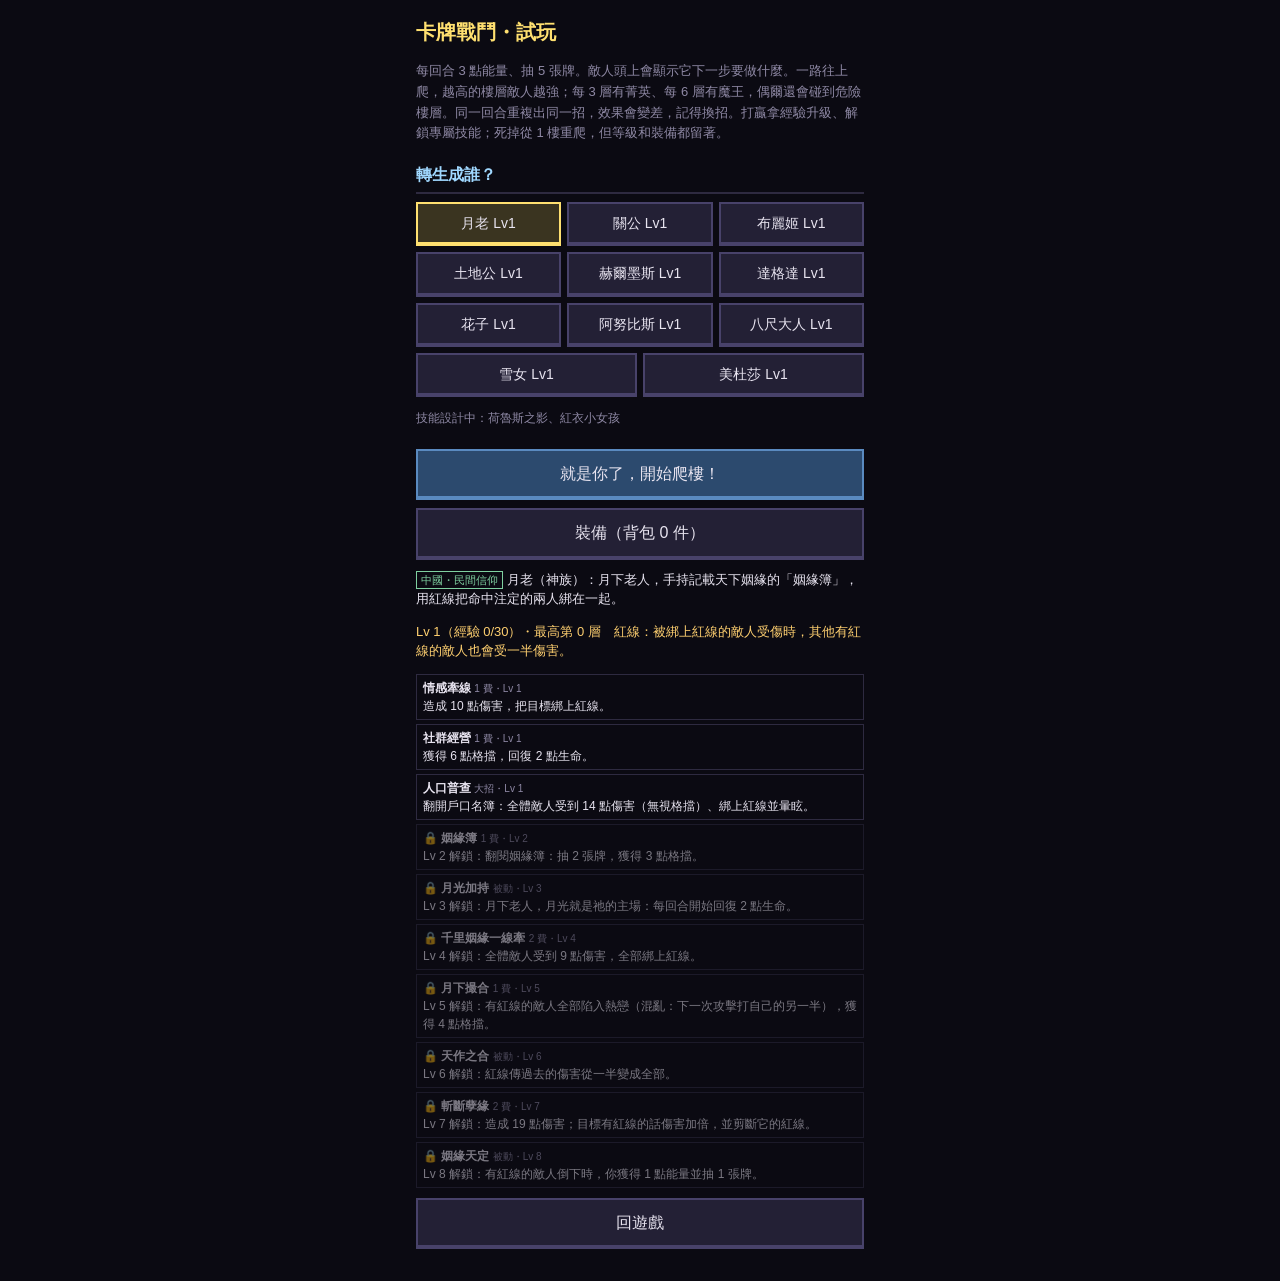
==== commit d735424b: "卡牌試玩：重複出同一招效果遞減；樓層隨機、精英與危險樓層、敵人特性（硬殼、帶刺、狂暴、再生）、新魔王無臉典獄長 Co-Authored-By: Claude Opus 5.5 (1M context)" ====
--- a/card.html
+++ b/card.html
@@ -49,7 +49,7 @@
 <body>
 <div id="app">
   <h2>卡牌戰鬥・試玩</h2>
-  <p class="muted" style="font-size:13px">每回合 3 點能量、抽 5 張牌。敵人頭上會顯示它下一步要做什麼。一路往上爬，越高的樓層敵人越強；每 3 層有菁英、每 6 層有魔王。打贏拿經驗升級、解鎖專屬技能；死掉從 1 樓重爬，但等級和裝備都留著。</p>
+  <p class="muted" style="font-size:13px">每回合 3 點能量、抽 5 張牌。敵人頭上會顯示它下一步要做什麼。一路往上爬，越高的樓層敵人越強；每 3 層有菁英、每 6 層有魔王，偶爾還會碰到危險樓層。同一回合重複出同一招，效果會變差，記得換招。打贏拿經驗升級、解鎖專屬技能；死掉從 1 樓重爬，但等級和裝備都留著。</p>
   <div class="screen-pick"></div>
   <div class="screen-battle" style="display:none">
     <canvas class="stage" width="384" height="216"></canvas>
@@ -328,24 +328,33 @@
 // ───── 敵人：每隻有一串固定的意圖輪流做 ─────
 const FOES = {
   shade:   { name: '影子怪',     hp: 18, exp: 3, plan: [['atk', 5], ['weak', 2], ['atk', 5]] },
-  husk:    { name: '空殼職員',   hp: 24, exp: 4, plan: [['def', 6], ['atk', 7], ['atk', 3, 2]] },
+  husk:    { name: '空殼職員',   hp: 24, exp: 4, armor: 4, plan: [['def', 6], ['atk', 7], ['atk', 3, 2]] },
   wisp:    { name: '鬼火',       hp: 12, exp: 3, plan: [['buff', 2], ['atk', 3, 2]] },
-  mirror:  { name: '鏡中人',     hp: 26, exp: 5, plan: [['atk', 7], ['vuln', 2], ['atk', 7]] },
-  hunter:  { name: '追殺者',     hp: 30, exp: 6, plan: [['def', 8], ['atk', 10], ['atk', 3, 3]] },
+  mirror:  { name: '鏡中人',     hp: 26, exp: 5, thorns: 2, plan: [['atk', 7], ['vuln', 2], ['atk', 7]] },
+  hunter:  { name: '追殺者',     hp: 30, exp: 6, enrage: 3, plan: [['def', 8], ['atk', 10], ['atk', 3, 3]] },
   zombie:  { name: '加班殭屍',   hp: 28, exp: 5, plan: [['atk', 7], ['def', 6], ['atk', 7]] },
   printer: { name: '卡紙印表機', hp: 18, exp: 4, plan: [['weak', 2], ['atk', 2, 3], ['atk', 6]] },
-  judge:   { name: '考績審判官', hp: 110, exp: 25, boss: true, plan: [['vuln', 2], ['atk', 14], ['def', 12], ['atk', 5, 3], ['buff', 3]] },
+  dog:     { name: '地獄看門狗', hp: 16, exp: 3, plan: [['atk', 4, 2], ['atk', 6], ['buff', 1]] },
+  judge:   { name: '考績審判官', hp: 110, exp: 25, boss: true, armor: 3, enrage: 4, plan: [['vuln', 2], ['atk', 14], ['def', 12], ['atk', 5, 3], ['buff', 3]] },
+  boss:    { name: '無臉典獄長', hp: 120, exp: 25, boss: true, regen: 6, plan: [['atk', 9, 2], ['weak', 2], ['atk', 16], ['def', 14]] },
 };
-// 6 層一輪、無限往上爬（第 7 層又從殭屍開始，但更強）；exp 是清完這層的額外獎勵（打倒每隻怪另外給經驗，越上層越多）
-const floorOf = (n) => FIGHTS[n % FIGHTS.length];
-const FIGHTS = [
-  { foes: ['zombie', 'printer'], exp: 3 },
-  { foes: ['shade', 'wisp', 'shade'], exp: 3 },
-  { foes: ['mirror', 'hunter'], exp: 4, drop: '菁英' },
-  { foes: ['husk', 'printer', 'wisp'], exp: 4 },
-  { foes: ['hunter', 'zombie'], exp: 5 },
-  { foes: ['judge'], exp: 10, drop: '魔王' },
-];
+// 敵人特性：armor 每回合自帶格擋、thorns 被打會刺回來、enrage 血少於一半時變強、regen 每回合回血
+const TRAITS = { armor: ['硬殼', '殼'], thorns: ['帶刺', '刺'], enrage: ['狂暴', '狂'], regen: ['再生', '生'] };
+// 樓層隨機：每 3 層菁英、每 6 層魔王，其他層隨機組合，偶爾會碰到「危險樓層」（全部都是菁英，經驗多、必掉裝備）
+const ROUND = 6;
+const ENCOUNTERS = {
+  normal: [['zombie', 'printer'], ['shade', 'wisp', 'shade'], ['husk', 'printer', 'wisp'], ['hunter', 'zombie'], ['mirror', 'shade'], ['dog', 'dog', 'wisp'], ['zombie', 'zombie'], ['printer', 'husk'], ['dog', 'shade', 'printer']],
+  elite: [['hunter', 'mirror'], ['husk', 'husk'], ['zombie', 'hunter', 'dog'], ['mirror', 'mirror'], ['dog', 'husk', 'dog']],
+  boss: [['judge'], ['boss']],
+};
+const pick = (a) => a[rnd(0, a.length - 1)];
+function planFloor(n) {
+  const f = n + 1;
+  if (f % ROUND === 0) return { kind: 'boss', foes: pick(ENCOUNTERS.boss), elite: [], exp: 10, drop: '魔王' };
+  if (f % 3 === 0) return { kind: 'elite', foes: pick(ENCOUNTERS.elite), elite: [0], exp: 6, drop: '菁英' };
+  if (f > 1 && Math.random() < 0.18) { const foes = pick(ENCOUNTERS.elite); return { kind: 'danger', foes, elite: foes.map((x, i) => i), exp: 15, drop: '危險樓層' }; }
+  return { kind: 'normal', foes: pick(ENCOUNTERS.normal), elite: [], exp: 3 };
+}
 
 // ───── 裝備：傳說中的神器和邪物，效果照傳說設計 ─────
 // 三個欄位（武器、護甲、飾品），跟著靈魂走（換角色、轉生都帶著）。菁英掉一般神器／邪物，魔王有機會掉這個角色的專屬武器。
@@ -508,9 +517,9 @@
   heroId = id;
   const L = levelOf(id);
   const maxHp = (KITS[id].hp || 50) + L.lv * 4;
-  // 起手牌組：兩張基本招各 4 張，之後解鎖的牌各 1 張
+  // 起手牌組：兩張基本招各 3 張，之後解鎖的牌各 2 張
   const deck = [];
-  for (const c of unlockedCards(id, L.lv)) for (let k = 0; k < (c.lv === 1 ? 4 : 1); k++) deck.push(id + '.' + c.key);
+  for (const c of unlockedCards(id, L.lv)) for (let k = 0; k < (c.lv === 1 ? 3 : 2); k++) deck.push(id + '.' + c.key);
   const G = gearStats();
   run = { deck, fight: 0, maxHp: Math.max(10, maxHp + G.hp), hp: Math.max(10, maxHp + G.hp), lv: L.lv, gained: 0, G };
   startFight();
@@ -521,11 +530,18 @@
   // 爬到一半換了裝備，這裡重算
   const G2 = gearStats(); run.maxHp += G2.hp - run.G.hp; run.hp = Math.max(1, Math.min(run.maxHp, run.hp + G2.hp - run.G.hp)); run.G = G2;
   const hero = { id: 'hero', side: 'ally', name: JOBS[heroId].name, art: heroId, hp: run.hp, maxHp: run.maxHp, block: 0, str: lvAtk(run.lv), weak: 0, vuln: 0, x: 110 };
-  const F = floorOf(run.fight).foes;
+  const plan = run.plan = planFloor(run.fight), F = plan.foes;
   // 越往上爬敵人越硬、打越痛
-  const loop = Math.floor(run.fight / FIGHTS.length);
+  const loop = Math.floor(run.fight / ROUND);
   const hpK = FOE_HP_K * (1 + run.fight * 0.15) * Math.pow(1.25, loop), atkUp = Math.max(0, run.fight - 1) + loop * 2;
   const foes = F.map((k, i) => ({ id: 'e' + i, side: 'enemy', key: k, ...FOES[k], hp: Math.round(FOES[k].hp * hpK), maxHp: Math.round(FOES[k].hp * hpK), plan: FOES[k].plan.map(([kind, v, n]) => [kind, kind === 'atk' ? v + atkUp : v, n]), block: 0, str: 0, weak: 0, vuln: 0, stun: 0, confuse: 0, link: 0, step: rnd(0, 1), x: FOES[k].boss ? 290 : 228 + i * (F.length > 2 ? 56 : 70) }));
+  // 菁英：血多五成、攻擊 +2，再多一個隨機特性
+  for (const i of plan.elite) {
+    const f = foes[i], free = Object.keys(TRAITS).filter((t) => !f[t]), t = pick(free);
+    f.name = '精英' + f.name; f.hp = f.maxHp = Math.round(f.maxHp * 1.5); f.exp *= 2; f.elite = true;
+    f.plan = f.plan.map(([kind, v, n]) => [kind, kind === 'atk' ? v + 2 : v, n]);
+    if (t) f[t] = { armor: 4, thorns: 2, enrage: 3, regen: 4 }[t];
+  }
   for (const u of [hero, ...foes]) Object.assign(u, { ox: 0, oy: 0, flash: 0, anim: null, dead: false, atkUntil: 0, hurtUntil: 0 });
   B = { hero, foes, draw: shuffle(run.deck.map(cardById)), hand: [], discard: [], energy: 3, charge: run.lv >= 10 ? 50 : 0, turn: 0, nextAtk: 1, atkCount: 0, ups: [], expStart: run.gained, lvStart: run.lv, st: {}, knock: 0, ingot: 0, turnCards: 0, cardCount: 0, firstBonus: 0 };
   target = foes[0];
@@ -536,7 +552,8 @@
   if (cs === 'all') hero.weak = 1;
   if (run.G.fx.stunStart) for (const f of foes) f.stun = 1;
   showScreen('battle');
-  $('.log').textContent = `第 ${run.fight + 1} 層：${foes.map((f) => f.name).join('、')}`;
+  const traitText = (f) => { const t = Object.keys(TRAITS).filter((k) => f[k]).map((k) => TRAITS[k][0]); return t.length ? `（${t.join('、')}）` : ''; };
+  $('.log').textContent = `${plan.kind === 'danger' ? '⚠ 危險樓層！' : ''}第 ${run.fight + 1} 層：${foes.map((f) => f.name + traitText(f)).join('、')}`;
   startTurn();
 }
 
@@ -552,7 +569,7 @@
 }
 
 function startTurn() {
-  B.turn++; B.energy = 3; B.nextAtk = 1; B.turnCards = 0;
+  B.turn++; B.energy = 3; B.nextAtk = 1; B.turnCards = 0; B.played = {};
   const st = B.st, h = B.hero;
   h.block = hasPassive('loyal') ? Math.floor(h.block / 2) : hasPassive('guardland') ? Math.min(3, h.block) : 0;
   st.turnAtk = 0; st.halfDmg = 0; st.reflect = 0; st.snake = 0;
@@ -616,6 +633,9 @@
       damage(src, o, Math.max(1, Math.floor(d * share)), true, true);
     }
   }
+  // 敵人特性：帶刺、狂暴
+  if (src === B.hero && dst.thorns && !spread && !pierce) { const n = dst.thorns; setTimeout(() => { if (B && !B.hero.dead) { float(B.hero, '被刺 -' + n, '#ff9090'); B.hero.hp = Math.max(1, B.hero.hp - n); } }, 100); }
+  if (dst.enrage && !dst.enraged && dst.hp > 0 && dst.hp < dst.maxHp / 2) { dst.enraged = true; dst.str += dst.enrage; float(dst, '狂暴！', '#ff5030'); }
   // 救命的被動
   if (dst === B.hero && dst.hp <= 0 && hasPassive('undying') && !B.revived) { B.revived = true; dst.hp = Math.round(dst.maxHp * 0.3); float(dst, '聖火不滅！', '#ff8a30'); }
   if (dst === B.hero && dst.hp <= 0 && hasPassive('edge') && !B.edgeUsed) { B.edgeUsed = true; dst.hp = 1; float(dst, '生死一線！', '#ffd070'); }
@@ -638,10 +658,21 @@
   busy = true;
   if (i === 'ult') B.charge = 0; else { B.energy -= costOf(c); B.st.costMinus = 0; B.hand.splice(i, 1); B.discard.push(c); B.charge = Math.min(100, B.charge + (c.type === 'atk' ? 14 : 9)); }
   B.firstBonus = hasPassive('triple') && B.turnCards === 0 ? 2 : 0;
+  // 同一回合重複出同一招，效果每次少三成（最低四成），逼你換招
+  let cc = c;
+  if (c.type !== 'ult') {
+    const rep = B.played[c.key] || 0; B.played[c.key] = rep + 1;
+    if (rep) {
+      const m = Math.max(0.4, 1 - 0.3 * rep);
+      cc = { ...c, k: (c.k || 1) * m };
+      for (const k of ['dmg', 'fixed', 'block', 'heal']) if (c[k]) cc[k] = Math.max(1, Math.round(c[k] * m));
+      float(B.hero, `招式用老了 ${Math.round(m * 100)}%`, '#c0c0c0');
+    }
+  }
   B.turnCards++; B.cardCount++;
   if (!target || target.dead) target = alive()[0];
   render();
-  await (c.fx ? resolveFx(c) : resolveCard(c));
+  await (c.fx ? resolveFx(cc) : resolveCard(cc));
   B.firstBonus = 0;
   if (c.type !== 'ult' && c.key !== 'mimic') B.lastCard = c;
   if (hasPassive('herald') && c.cost === 0 && c.type !== 'ult') { drawCards(1); float(B.hero, '眾神信使：抽 1', '#f0d070'); }
@@ -831,6 +862,7 @@
   for (const f of alive()) {
     if (f.dead) continue;
     f.block = 0;
+    if (f.regen) heal(f, f.regen);
     await sleep(250);
     if (f.stun) { f.stun--; float(f, '暈眩中', '#ffb0d0'); f.step++; await sleep(400); continue; }
     const [kind, v, times = 1] = intent(f);
@@ -857,6 +889,7 @@
     else if (kind === 'weak') { B.hero.weak = Math.max(B.hero.weak, v); float(B.hero, '虛弱', '#a0a0c0'); f.atkUntil = performance.now() + 400; }
     else if (kind === 'vuln') { B.hero.vuln = Math.max(B.hero.vuln, v); float(B.hero, '易傷', '#d070ff'); f.atkUntil = performance.now() + 400; }
     f.step++;
+    if (f.armor && !f.dead) { f.block += f.armor; float(f, '硬殼 +' + f.armor, '#a0c8ff'); }
     await sleep(300);
     if (B.hero.hp <= 0) return loseRun();
   }
@@ -910,18 +943,18 @@
 function winFight() {
   B.over = true;
   run.hp = B.hero.hp;
-  const r = gainExp(floorOf(run.fight).exp + Math.floor(run.fight / FIGHTS.length) * 5);
+  const r = gainExp(run.plan.exp + Math.floor(run.fight / ROUND) * 5);
   r.news = [...B.ups, ...r.news]; r.before = B.lvStart;
   const got = run.gained - B.expStart;
   run.fight++;
   const box = $('.screen-reward'); box.innerHTML = '';
   showScreen('reward');
-  const drop = floorOf(run.fight - 1).drop;
+  const drop = run.plan.drop;
   // 最高紀錄
   prog[heroId].best = Math.max(prog[heroId].best || 0, run.fight); saveProg();
   const dropBox = () => {
     if (!drop) return;
-    const it = rollGear(drop === '魔王');
+    const it = rollGear(drop !== '菁英');
     gear.bag.push(it);
     // 背包最多 30 件，滿了丟掉最舊的（穿著的不丟）
     while (gear.bag.length > 30) { const old = gear.bag.find((g) => !Object.values(gear.eq).includes(g.uid)); gear.bag.splice(gear.bag.indexOf(old), 1); }
@@ -933,7 +966,7 @@
     if (cur) box.append(Object.assign(document.createElement('p'), { className: 'muted', textContent: `目前的${SLOTS[slot]}：${itemOf(cur).n}。不穿的話會放進背包。` }));
   };
   run.hp = Math.min(run.maxHp, run.hp + Math.round(run.maxHp * 0.15));
-  box.append(Object.assign(document.createElement('div'), { className: 'panel', innerHTML: `<h3>${drop === '魔王' ? '打倒魔王！' : '贏了！'}第 ${run.fight} 層 +${got} 經驗</h3><p class="muted">${expLine()}，生命回復一成半（${run.hp}/${run.maxHp}）。</p>${levelUpHtml(r)}` }));
+  box.append(Object.assign(document.createElement('div'), { className: 'panel', innerHTML: `<h3>${drop === '魔王' ? '打倒魔王！' : drop === '危險樓層' ? '撐過危險樓層！' : '贏了！'}第 ${run.fight} 層 +${got} 經驗</h3><p class="muted">${expLine()}，生命回復一成半（${run.hp}/${run.maxHp}）。</p>${levelUpHtml(r)}` }));
   dropBox();
   box.append(Object.assign(document.createElement('p'), { textContent: '選一個獎勵：' }));
   // 獎勵：加一張自己已解鎖的牌，或把牌組裡一張牌升級
@@ -1012,7 +1045,7 @@
   $('.hp').textContent = `${h.name} Lv${run.lv} 生命 ${h.hp}/${h.maxHp}${h.block ? `・格擋 ${h.block}` : ''}${B.nextAtk > 1 ? '・下一擊加倍' : ''}・牌堆 ${B.draw.length}`;
   $('.energy').textContent = `能量 ${B.energy}/3`;
   const hand = $('.screen-battle .hand'); hand.innerHTML = '';
-  B.hand.forEach((c, i) => hand.append(cardEl({ ...c, cost: costOf(c) }, () => playCard(i), busy || costOf(c) > B.energy)));
+  B.hand.forEach((c, i) => { const rep = B.played[c.key] || 0; hand.append(cardEl({ ...c, cost: costOf(c) }, () => playCard(i), busy || costOf(c) > B.energy, rep ? `本回合用過 ${rep} 次，效果 ${Math.round(Math.max(0.4, 1 - 0.3 * rep) * 100)}%` : '')); });
   const ult = cardById(heroId + '.ult');
   const ub = $('.ultbtn'); ub.textContent = `${ult.n} ${B.charge}%`; ub.disabled = busy || B.charge < 100; ub.classList.toggle('glow', B.charge >= 100);
   ub.onclick = () => playCard('ult');
@@ -1067,6 +1100,7 @@
   if (u.block > 0) { g.fillStyle = '#4070c0'; g.fillRect(x - 26, top - 3, 9, 9); g.fillStyle = '#fff'; g.font = 'bold 8px sans-serif'; g.textAlign = 'center'; g.fillText(u.block, x - 21.5, top + 4); }
   g.font = 'bold 10px sans-serif'; g.textAlign = 'center';
   const tags = [u.vuln > 0 ? ['傷', '#d070ff'] : null, u.weak > 0 ? ['弱', '#a0a0c0'] : null, u.stun > 0 ? ['暈', '#ffb0d0'] : null, u.confuse > 0 ? ['亂', '#ff8060'] : null, u.str > 0 ? ['力', '#ffb040'] : null, u.link ? ['線', '#ff4060'] : null,
+    ...Object.entries(TRAITS).map(([k, [, t]]) => u[k] ? [t, '#e0e0e0'] : null),
     ...Object.entries(DEBUFF).map(([k, [t, c]]) => u[k] > 0 ? [t + (['poison', 'curse', 'frost', 'petrify'].includes(k) ? u[k] : ''), c] : null)].filter(Boolean);
   // 標籤一個接一個排，置中
   const widths = tags.map(([t]) => g.measureText(t).width + 2), total = widths.reduce((a, b) => a + b, 0);
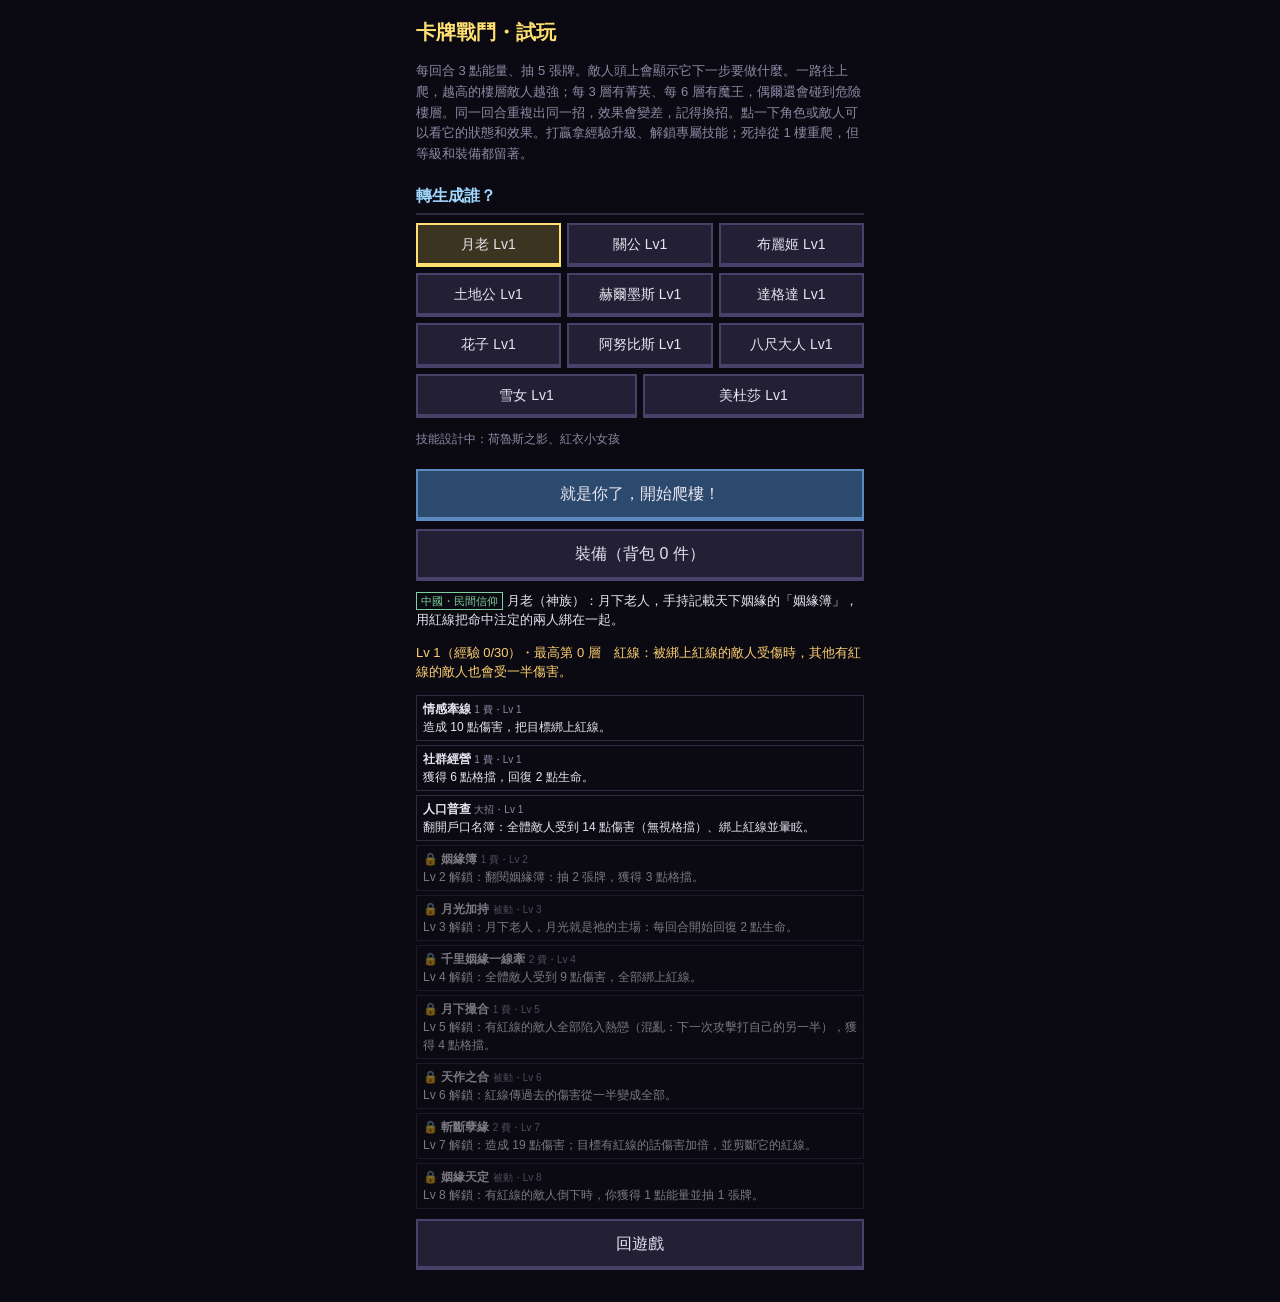
==== commit a6a21cf9: "卡牌試玩：關公氣勢流、雪女冰霜流改版；反制／消耗／保留牌、被動二選一、點角色看狀態與效果 Co-Authored-By: Claude Opus 5.5 (1M context) <noreply@a" ====
--- a/card.html
+++ b/card.html
@@ -44,15 +44,23 @@
   .skill small { color: var(--muted); }
   .skill.locked { opacity: 0.5; }
   .card.up b { color: #7fe07f; }
+  .tagc { display: inline-block; font-size: 10px; padding: 0 4px; margin-right: 3px; border: 1px solid; border-radius: 3px; }
+  .tagc.counter { color: #ffb040; } .tagc.exhaust { color: #ff8080; } .tagc.retain { color: #80d0ff; }
+  .card.hot { box-shadow: 0 0 8px #ffb040; border-color: #ffb040; }
+  .info { position: relative; border: 2px solid var(--line); background: var(--panel); padding: 6px 30px 6px 8px; margin-top: 4px; font-size: 12px; line-height: 1.5; }
+  .info .x { position: absolute; top: 2px; right: 2px; background: none; border: 0; color: var(--muted); font-size: 16px; }
+  .info .row2 { margin-top: 2px; }
+  .skill.pair { cursor: pointer; } .skill.chosen { border-color: var(--gold); }
 </style>
 </head>
 <body>
 <div id="app">
   <h2>卡牌戰鬥・試玩</h2>
-  <p class="muted" style="font-size:13px">每回合 3 點能量、抽 5 張牌。敵人頭上會顯示它下一步要做什麼。一路往上爬，越高的樓層敵人越強；每 3 層有菁英、每 6 層有魔王，偶爾還會碰到危險樓層。同一回合重複出同一招，效果會變差，記得換招。打贏拿經驗升級、解鎖專屬技能；死掉從 1 樓重爬，但等級和裝備都留著。</p>
+  <p class="muted" style="font-size:13px">每回合 3 點能量、抽 5 張牌。敵人頭上會顯示它下一步要做什麼。一路往上爬，越高的樓層敵人越強；每 3 層有菁英、每 6 層有魔王，偶爾還會碰到危險樓層。同一回合重複出同一招，效果會變差，記得換招。點一下角色或敵人可以看它的狀態和效果。打贏拿經驗升級、解鎖專屬技能；死掉從 1 樓重爬，但等級和裝備都留著。</p>
   <div class="screen-pick"></div>
   <div class="screen-battle" style="display:none">
     <canvas class="stage" width="384" height="216"></canvas>
+    <div class="info" style="display:none"></div>
     <div class="bar"><span class="hp"></span><span class="energy"></span></div>
     <div class="expbar"><i></i><span></span></div>
     <div class="hand"></div>
@@ -135,29 +143,31 @@
       { key: 'destiny', n: '姻緣天定', lv: 8, d: '有紅線的敵人倒下時，你獲得 1 點能量並抽 1 張牌。' },
     ],
   },
-  guangong: {
-    theme: '武聖：靠青龍偃月刀打出連擊，越危險越強。',
-    cards: [
-      { key: 's1', n: '信用審查', lv: 1, cost: 1, type: 'atk', anim: 's1', dmg: 7, lowHp: 1, d: '青龍刀突刺：造成 {dmg} 點傷害，目標生命低於一半時加五成。' },
-      { key: 's2', n: '安保合約', lv: 1, cost: 1, type: 'skill', anim: 's2', block: 7, d: '橫刀架住：獲得 {block} 點格擋。' },
-      { key: 'ult', n: '忠義審判', lv: 1, type: 'ult', anim: 'ult', dmg: 26, d: '青龍斬：對目標造成 {dmg} 點傷害。' },
-      { key: 'wine', n: '溫酒斬華雄', lv: 2, cost: 1, type: 'skill', anim: 's2', nextAtk: 2, draw: 1, d: '酒還溫著就回來了：本回合下一張攻擊牌傷害加倍，抽 {draw} 張牌。' },
-      { key: 'five', n: '過五關斬六將', lv: 4, cost: 2, type: 'atk', anim: 's1', dmg: 3, hits: 5, d: '連斬 5 次，每次造成 {dmg} 點傷害（力量每次都加）。' },
-      { key: 'bone', n: '刮骨療毒', lv: 5, cost: 1, type: 'skill', anim: 's2', heal: 8, cleanse: 1, d: '一邊下棋一邊刮骨：回復 {heal} 點生命，解除虛弱和易傷。' },
-      { key: 'solo', n: '單刀赴會', lv: 7, cost: 2, type: 'atk', anim: 'ult', dmg: 11, block: 7, solo: 1, d: '造成 {dmg} 點傷害、獲得 {block} 點格擋；場上只剩一個敵人時兩者都加倍。' },
-    ],
-    passives: [
-      { key: 'beard', n: '美髯公', lv: 3, d: '生命低於三成時，每次攻擊多 4 點傷害。' },
-      { key: 'saint', n: '武聖', lv: 6, d: '每打出 3 張攻擊牌，抽 1 張牌。' },
-      { key: 'loyal', n: '忠義', lv: 8, d: '忠義不會一夜消失：回合開始時格擋只少一半。' },
-    ],
-  },
 };
 // ───── 另外 10 個角色：效果寫成函式（g 是出牌時的工具箱，見 runFx）─────
 // 說明文字裡 {D:6} 會換成實際傷害（乘上 ATK_K 與升級倍率），{B:6} 換成實際格擋／回血（只乘升級倍率）
-const C2 = (key, lv, n, cost, type, anim, d, fx) => ({ key, lv, n, cost, type, anim, d, fx });
+// tags：counter 反制（敵人這回合要攻擊時多出效果）、exhaust 消耗（一場只能用一次）、retain 保留（回合結束不會丟掉）
+const C2 = (key, lv, n, cost, type, anim, d, fx, tags = '') => ({ key, lv, n, cost, type, anim, d, fx, tags });
+const TAG_NAME = { counter: '反制', exhaust: '消耗', retain: '保留' };
+const hasTag = (c, t) => (c.tags || '').split(' ').includes(t);
 const P2 = (key, lv, n, d) => ({ key, lv, n, d });
 Object.assign(KITS, {
+  guangong: { hp: 50, theme: '氣勢流：打攻擊牌累積氣勢（上限 10，每回合開始少 2），青龍斬和過五關會吃掉氣勢，越多越痛。', cards: [
+    C2('s1', 1, '信用審查', 1, 'atk', 's1', '青龍刀突刺：造成 {D:7} 點傷害，目標生命低於一半時加五成。氣勢 +1。', (g) => { g.dmg(g.t.hp < g.t.maxHp / 2 ? 10.5 : 7); g.mom(1); }),
+    C2('s2', 1, '橫刀立馬', 1, 'skill', 's2', '獲得 {B:7} 點格擋。敵人這回合要攻擊的話，氣勢再 +2。', (g) => { g.block(7); if (g.foeAtk()) g.mom(2); }, 'counter'),
+    C2('ult', 1, '青龍斬', 0, 'ult', 'ult', '造成 {D:15} 點傷害，每點氣勢多 4 點，用掉全部氣勢。', (g) => { const m = B.mom; B.mom = 0; g.dmgRaw(g.d(15) + 4 * m); if (m) float(g.h, `氣勢 ${m} 全開！`, '#40d070'); }),
+    C2('wine', 2, '溫酒斬華雄', 1, 'skill', 's2', '酒還溫著就回來了：本回合下一張攻擊牌傷害加倍，抽 1 張牌。', (g) => { B.nextAtk = 2; float(g.h, '下一擊加倍', '#ffb040'); g.draw(1); }, 'retain'),
+    C2('five', 4, '過五關斬六將', 2, 'atk', 's1', '吃掉 3 點氣勢，連斬 5 次、每次 {D:3} 點。氣勢不到 3 只斬 2 次。', (g) => { const ok = B.mom >= 3; if (ok) B.mom -= 3; else float(g.h, '氣勢不足', '#a0a0a0'); for (let i = 0; i < (ok ? 5 : 2) && alive().length; i++) g.dmg(3); }),
+    C2('bone', 5, '刮骨療毒', 1, 'skill', 's2', '一邊下棋一邊刮骨，面不改色：回復 {B:12} 點生命，解除虛弱和易傷，氣勢 +3。', (g) => { g.heal(12); g.cleanse(); g.mom(3); }, 'exhaust'),
+    C2('solo', 7, '單刀赴會', 2, 'atk', 'ult', '造成 {D:11} 點傷害、獲得 {B:7} 點格擋；場上只剩一個敵人時都加倍。氣勢 +1。', (g) => { const k = alive().length === 1 ? 2 : 1; if (k > 1) float(g.h, '單刀赴會！', '#40d070'); g.dmg(11 * k); g.block(7 * k); g.mom(1); }),
+  ], passives: [
+    P2('beard', 3, '美髯公', '生命低於三成時，每次攻擊多 4 點傷害。'),
+    P2('redhare', 3, '赤兔馬', '每回合第一張攻擊牌費用 -1。'),
+    P2('saint', 6, '武聖', '每打出 3 張攻擊牌，抽 1 張牌。'),
+    P2('ride', 6, '千里走單騎', '氣勢上限變 15，回合開始不會減少。'),
+    P2('loyal', 8, '忠義', '忠義不會一夜消失：回合開始時格擋只少一半。'),
+    P2('yibo', 8, '義薄雲天', '氣勢集滿的瞬間，大招條直接充滿。'),
+  ] },
   brigid: { hp: 46, theme: '火焰、鍛造與詩歌的女神：會補血、會燒人。', cards: [
     C2('s1', 1, '聖火守護', 1, 'skill', 's1', '獲得 {B:6} 點格擋。', (g) => g.block(6)),
     C2('s2', 1, '鐵砧重生', 1, 'atk', 's2', '造成 {D:6} 點傷害，下一張牌費用 -1。', (g) => { g.dmg(6); g.st.costMinus = 1; }),
@@ -249,18 +259,21 @@
     P2('stalk', 6, '糾纏不放', '有敵人被標記時，每回合多抽 1 張。'),
     P2('onlyyou', 8, '只看你一人', '每讓敵人恐懼一次，大招條 +15%。'),
   ] },
-  yukionna: { hp: 42, theme: '吐氣成冰的雪女：疊冰霜，再一口氣凍住。', cards: [
-    C2('s1', 1, '冰吻凍結', 1, 'atk', 's1', '造成 {D:4} 點傷害，冰霜 2 層。', (g) => { g.dmg(4); g.frost(2); }),
-    C2('s2', 1, '暴雪迷蹤', 1, 'skill', 's2', '獲得 {B:5} 點格擋，下一次被攻擊有一半機率閃開。', (g) => { g.block(5); g.st.evade = 1; }),
-    C2('ult', 1, '萬里冰封', 0, 'ult', 'ult', '目標每層冰霜造成 {D:4} 點傷害（至少一次），並凍結 1 回合。', (g) => { g.dmg(4 * Math.max(1, g.t.frost || 0)); g.est('stun', 1); }),
-    C2('icicle', 2, '冰柱', 1, 'atk', 's1', '造成 {D:6} 點傷害；目標冰霜 3 層以上時加倍。', (g) => g.dmg((g.t.frost || 0) >= 3 ? 12 : 6)),
-    C2('breath', 4, '白息', 2, 'skill', 's2', '冰霜 3 層，目標下回合攻擊少三成。', (g) => { g.frost(3); g.est('slow', 1); }),
-    C2('promise', 5, '守約', 1, 'skill', 's1', '回復 {B:6} 點生命；這場還沒受過傷的話再抽 2 張。', (g) => { g.heal(6); if (!g.st.hurt) g.draw(2); }),
-    C2('melt', 7, '融雪', 2, 'atk', 'ult', '消耗目標全部冰霜：每層造成 {D:2} 點傷害、回復 {B:2} 點生命。', (g) => { const f = g.t.frost || 0; g.t.frost = 0; g.dmg(2 * Math.max(1, f)); g.heal(2 * f); }),
+  yukionna: { hp: 42, theme: '冰霜流：小招在敵人身上疊冰霜（每回合少 1 層），碎冰把冰霜換成大傷害。還能和人立約，守約就有獎勵。', cards: [
+    C2('s1', 1, '冰吻', 1, 'atk', 's1', '造成 {D:4} 點傷害，冰霜 2 層。', (g) => { g.dmg(4); g.frost(2); }),
+    C2('s2', 1, '暴雪迷蹤', 1, 'skill', 's2', '獲得 {B:5} 點格擋。敵人這回合要攻擊的話：要攻擊的敵人冰霜 +2，你下一次被攻擊有一半機率閃開。', (g) => { g.block(5); const fs = alive().filter(willAttack); for (const f of fs) addDebuff(f, 'frost', 2); if (fs.length) g.st.evade = 1; }, 'counter'),
+    C2('ult', 1, '萬里冰封', 0, 'ult', 'ult', '全體敵人冰霜變兩倍（至少 +2），然後全體凍結 1 回合。', (g) => { for (const f of alive()) { addDebuff(f, 'frost', Math.max(2, f.frost || 0)); addDebuff(f, 'stun', 1); } }),
+    C2('icicle', 2, '冰柱', 1, 'atk', 's1', '造成 {D:6} 點傷害；目標冰霜 3 層以上時加倍（冰霜不會用掉）。', (g) => g.dmg((g.t.frost || 0) >= 3 ? 12 : 6)),
+    C2('breath', 4, '白息', 2, 'skill', 's2', '全體敵人冰霜 3 層，下回合攻擊少三成。', (g) => { for (const f of alive()) { addDebuff(f, 'frost', 3); addDebuff(f, 'slow', 1); } }),
+    C2('promise', 5, '雪夜之約', 0, 'skill', 's1', '立約：接下來的敵人回合你都沒掉血，下回合能量 +1、多抽 2 張；掉血就是破約，再失去 3 點生命。', (g) => { g.st.vow = 1; float(g.h, '立約', '#a0e0ff'); }, 'retain'),
+    C2('melt', 7, '碎冰', 2, 'atk', 'ult', '用掉目標全部冰霜，每層造成 {D:3} 點傷害（至少一層）。', (g) => { const t = g.t, f = t.frost || 0; t.frost = 0; g.dmg(3 * Math.max(1, f)); if (t.dead && f && hasPassive('sigh')) { const o = alive()[0]; if (o) { addDebuff(o, 'frost', f); float(o, '雪女的嘆息', '#a0e0ff'); } } }),
   ], passives: [
     P2('winter', 3, '寒冬體質', '冰霜不會自然消退。'),
+    P2('snowland', 3, '雪國', '冰霜 5 層以上的敵人，受到的傷害多兩成五。'),
     P2('touch', 6, '凍結之觸', '攻擊牌多附 1 層冰霜。'),
+    P2('icearmor', 6, '冰甲', '你身上有格擋時被攻擊，攻擊你的敵人冰霜 +1。'),
     P2('snownight', 8, '雪夜之主', '冰霜疊到 10 層時，目標凍結 2 回合。'),
+    P2('sigh', 8, '雪女的嘆息', '碎冰打倒敵人時，用掉的冰霜轉到另一個敵人身上。'),
   ] },
   medusa: { hp: 44, theme: '看一眼就石化的蛇髮女妖：石化加蛇毒。', cards: [
     C2('s1', 1, '石化資本', 1, 'atk', 's1', '造成 {D:4} 點傷害，石化 1 層（3 層就跳過一回合）。', (g) => { g.dmg(4); g.est('petrify', 1); }),
@@ -300,7 +313,14 @@
   return { lv, exp, need: lv < MAX_LV ? expNeed(lv) : 0 };
 }
 const unlockedCards = (id, lv) => KITS[id].cards.filter((c) => c.lv <= lv && c.type !== 'ult');
-const hasPassive = (key) => run && KITS[heroId].passives.some((p) => p.key === key && p.lv <= run.lv);
+// 同一個等級有兩個被動時二選一，選擇存在 prog[id].pick[lv]，沒選過就用第一個
+function passiveOn(id, p) {
+  const same = KITS[id].passives.filter((q) => q.lv === p.lv);
+  if (same.length < 2) return true;
+  const chosen = prog[id] && prog[id].pick && prog[id].pick[p.lv];
+  return chosen ? chosen === p.key : same[0] === p;
+}
+const hasPassive = (key) => run && KITS[heroId].passives.some((p) => p.key === key && p.lv <= run.lv && passiveOn(heroId, p));
 
 // 牌的 id：角色.key，升級過的加「+」
 function cardById(id) {
@@ -543,7 +563,7 @@
     if (t) f[t] = { armor: 4, thorns: 2, enrage: 3, regen: 4 }[t];
   }
   for (const u of [hero, ...foes]) Object.assign(u, { ox: 0, oy: 0, flash: 0, anim: null, dead: false, atkUntil: 0, hurtUntil: 0 });
-  B = { hero, foes, draw: shuffle(run.deck.map(cardById)), hand: [], discard: [], energy: 3, charge: run.lv >= 10 ? 50 : 0, turn: 0, nextAtk: 1, atkCount: 0, ups: [], expStart: run.gained, lvStart: run.lv, st: {}, knock: 0, ingot: 0, turnCards: 0, cardCount: 0, firstBonus: 0 };
+  B = { hero, foes, draw: shuffle(run.deck.map(cardById)), hand: [], discard: [], energy: 3, charge: run.lv >= 10 ? 50 : 0, turn: 0, nextAtk: 1, atkCount: 0, ups: [], expStart: run.gained, lvStart: run.lv, st: {}, knock: 0, ingot: 0, mom: 0, exhausted: [], turnCards: 0, cardCount: 0, firstBonus: 0 };
   target = foes[0];
   effects = [];
   // 開場就發動的神器／邪物
@@ -559,6 +579,8 @@
 
 const alive = () => B.foes.filter((f) => !f.dead);
 const intent = (f) => f.plan[f.step % f.plan.length];
+const willAttack = (f) => !f.dead && !(f.stun > 0) && intent(f)[0] === 'atk';
+const momCap = () => hasPassive('ride') ? 15 : 10;
 
 function drawCards(n) {
   for (let i = 0; i < n; i++) {
@@ -569,8 +591,11 @@
 }
 
 function startTurn() {
-  B.turn++; B.energy = 3; B.nextAtk = 1; B.turnCards = 0; B.played = {};
+  B.turn++; B.energy = 3; B.nextAtk = 1; B.turnCards = 0; B.played = {}; B.atkPlayed = 0;
   const st = B.st, h = B.hero;
+  if (B.mom && !hasPassive('ride')) B.mom = Math.max(0, B.mom - 2);
+  let vowDraw = 0;
+  if (st.vow) { st.vow = 0; B.energy++; vowDraw = 2; float(h, '守約：能量 +1、抽 2', '#a0e0ff'); }
   h.block = hasPassive('loyal') ? Math.floor(h.block / 2) : hasPassive('guardland') ? Math.min(3, h.block) : 0;
   st.turnAtk = 0; st.halfDmg = 0; st.reflect = 0; st.snake = 0;
   if (st.hat > 0) st.hat--;
@@ -591,7 +616,7 @@
   if (G.fx.selfDmg && B.hero.hp > 1) { const n = Math.min(G.fx.selfDmg, B.hero.hp - 1); B.hero.hp -= n; float(B.hero, `邪物反噬 -${n}`, '#c060ff'); }
   if (B.turn === 1 && G.fx.energy1) { B.energy += G.fx.energy1; float(B.hero, `能量 +${G.fx.energy1}`, '#ffe070'); }
   B.aegisUsed = false;
-  drawCards(5 + extra);
+  drawCards(5 + extra + vowDraw);
   busy = false; render();
 }
 
@@ -610,6 +635,8 @@
   let d = amount;
   if (src && src.weak > 0) d = Math.floor(d * 0.75);
   if (dst.vuln > 0) d = Math.floor(d * 1.5);
+  if (src === B.hero && (dst.frost || 0) >= 5 && hasPassive('snowland')) d = Math.floor(d * 1.25);
+  if (fromFoe && dst.block > 0 && hasPassive('icearmor') && !src.dead) addDebuff(src, 'frost', 1);
   if (fromFoe && hasPassive('kind') && !B.kindUsed) { B.kindUsed = true; d = Math.floor(d / 2); float(dst, '善良之神', '#ffd070'); }
   if (fromFoe && st.halfDmg) d = Math.floor(d / 2);
   if (fromFoe && st.hat > 0) d = Math.floor(d * 0.6);
@@ -618,6 +645,7 @@
   if (d <= 0) return 0;
   if (fromFoe) {
     st.hurt = true;
+    if (st.vow) { st.vow = 0; float(dst, '破約！-3', '#a0e0ff'); d += 3; }
     if (st.reflect && !src.dead) { const back = Math.ceil(d * st.reflect); setTimeout(() => { if (B && !src.dead) damage(null, src, back, true); }, 120); }
     if (st.snake && !src.dead) addDebuff(src, 'poison', 1);
   }
@@ -656,7 +684,7 @@
   const c = i === 'ult' ? cardById(heroId + '.ult') : B.hand[i];
   if (i === 'ult' ? B.charge < 100 : costOf(c) > B.energy) return;
   busy = true;
-  if (i === 'ult') B.charge = 0; else { B.energy -= costOf(c); B.st.costMinus = 0; B.hand.splice(i, 1); B.discard.push(c); B.charge = Math.min(100, B.charge + (c.type === 'atk' ? 14 : 9)); }
+  if (i === 'ult') B.charge = 0; else { B.energy -= costOf(c); B.st.costMinus = 0; B.hand.splice(i, 1); (hasTag(c, 'exhaust') ? B.exhausted : B.discard).push(c); if (c.type === 'atk') B.atkPlayed = 1; B.charge = Math.min(100, B.charge + (c.type === 'atk' ? 14 : 9)); }
   B.firstBonus = hasPassive('triple') && B.turnCards === 0 ? 2 : 0;
   // 同一回合重複出同一招，效果每次少三成（最低四成），逼你換招
   let cc = c;
@@ -754,7 +782,7 @@
 }
 
 // ───── 函式型的牌：出牌時給 fx 一個工具箱 g ─────
-const costOf = (c) => Math.max(0, c.cost - (B && B.st.costMinus || 0));
+const costOf = (c) => Math.max(0, c.cost - (B && B.st.costMinus || 0) - (B && c.type === 'atk' && !B.atkPlayed && hasPassive('redhare') ? 1 : 0));
 const debuffCount = (t) => [...Object.keys(DEBUFF), 'weak', 'vuln', 'stun'].filter((k) => t[k] > 0).length;
 const DEBUFF_NAME = { weak: '虛弱', vuln: '易傷', stun: '暈眩', burn: '燃燒', poison: '蛇毒', frost: '冰霜', petrify: '石化', fear: '恐懼', curse: '詛咒', mark: '標記', seal: '封印', slow: '遲緩' };
 function addDebuff(t, name, n) {
@@ -774,6 +802,7 @@
   d += h.str + (st.turnAtk || 0) + run.G.atk;
   if (st.nextAtkPlus) { d += st.nextAtkPlus; st.nextAtkPlus = 0; }
   if (hasPassive('father') && h.hp >= h.maxHp) d += 3;
+  if (hasPassive('beard') && h.hp < h.maxHp * 0.3) d += 4;
   if (hasPassive('feather')) d += debuffCount(t);
   if (B.nextAtk > 1) { d *= B.nextAtk; B.nextAtk = 1; }
   if (run.G.crit && Math.random() * 100 < run.G.crit) { d = Math.round(d * (run.G.fx.critX || 2)); float(t, '爆擊！', '#ff4040'); shake = 6; }
@@ -798,6 +827,13 @@
     cleanse() { h.weak = h.vuln = 0; },
     est: (name, n) => addDebuff(g.t, name, n),
     frost: (n) => addDebuff(g.t, 'frost', n),
+    foeAtk: () => alive().some(willAttack),
+    mom(n) {
+      const cap = momCap(), was = B.mom;
+      B.mom = Math.min(cap, B.mom + n);
+      if (B.mom > was) float(h, `氣勢 ${B.mom}/${cap}`, '#40d070');
+      if (B.mom >= cap && was < cap && hasPassive('yibo')) { B.charge = 100; float(h, '義薄雲天！', '#ffd070'); }
+    },
     knock(n) {
       B.knock += n; float(h, `敲門 ${Math.min(B.knock, 3)}/3`, '#c080ff');
       if (B.knock >= 3) { B.knock = 0; float(h, '叩叩叩！', '#ff6080'); g.dmg(15); g.est('curse', 2); }
@@ -848,7 +884,7 @@
 async function endTurn() {
   if (busy) return;
   busy = true;
-  B.discard.push(...B.hand); B.hand = []; render();
+  B.discard.push(...B.hand.filter((c) => !hasTag(c, 'retain'))); B.hand = B.hand.filter((c) => hasTag(c, 'retain')); render();
   // 持續傷害：燃燒、蛇毒、七日之期、詛咒
   for (const f of alive()) {
     let dot = 0;
@@ -924,7 +960,9 @@
     const K = KITS[heroId];
     // 新牌直接加進牌組；戰鬥中的話直接發到手上
     for (const c of K.cards) if (c.lv === lv) { news.push(`新牌「${c.n}」`); run.deck.push(heroId + '.' + c.key); if (B && !B.over) B.hand.push(cardById(heroId + '.' + c.key)); }
-    for (const p of K.passives) if (p.lv === lv) news.push(`被動「${p.n}」`);
+    const ps = K.passives.filter((p) => p.lv === lv);
+    if (ps.length > 1) news.push(`被動二選一「${ps.map((p) => p.n).join('／')}」（選角畫面可以換）`);
+    else for (const p of ps) news.push(`被動「${p.n}」`);
     if (lv === 9) news.push('生命上限 +4');
     if (lv === 10) news.push('每場大招條從一半開始');
     if (lv > 10) news.push(lv % 2 === 0 ? '生命 +4、攻擊 +1' : '生命 +4');
@@ -1002,7 +1040,8 @@
   const b = document.createElement('button');
   b.className = `card ${c.type}${c.up ? ' up' : ''}`;
   b.disabled = disabled;
-  b.innerHTML = `<span class="cost">${c.type === 'ult' ? '★' : c.cost}</span><b>${c.n}</b>${note ? `<span class="who">${note}</span>` : ''}<span>${c.desc}</span>`;
+  const tags = (c.tags || '').split(' ').filter(Boolean).map((t) => `<span class="tagc ${t}">${TAG_NAME[t]}</span>`).join('');
+  b.innerHTML = `<span class="cost">${c.type === 'ult' ? '★' : c.cost}</span><b>${c.n}</b>${tags ? `<span>${tags}</span>` : ''}${note ? `<span class="who">${note}</span>` : ''}<span>${c.desc}</span>`;
   b.onclick = onclick;
   return b;
 }
@@ -1025,8 +1064,12 @@
     const list = document.createElement('div'); list.className = 'skills';
     const rows = [...K.cards.map((c) => ({ ...cardById(sel + '.' + c.key), kind: c.type === 'ult' ? '大招' : `${c.cost} 費` })), ...K.passives.map((p) => ({ ...p, desc: p.d, kind: '被動' }))].sort((a, b) => a.lv - b.lv);
     for (const s of rows) {
-      const open = s.lv <= L.lv;
-      list.append(Object.assign(document.createElement('div'), { className: 'skill' + (open ? '' : ' locked'), innerHTML: `<b>${open ? '' : '🔒 '}${s.n}</b> <small>${s.kind}・Lv ${s.lv}</small><br><span>${open ? s.desc : `Lv ${s.lv} 解鎖：` + s.desc}</span>` }));
+      const open = s.lv <= L.lv, pair = s.kind === '被動' && K.passives.filter((q) => q.lv === s.lv).length > 1;
+      const on = pair && passiveOn(sel, K.passives.find((q) => q.key === s.key));
+      const tags = (s.tags || '').split(' ').filter(Boolean).map((t) => `<span class="tagc ${t}">${TAG_NAME[t]}</span>`).join('');
+      const el = Object.assign(document.createElement('div'), { className: 'skill' + (open ? '' : ' locked') + (pair ? ' pair' : '') + (on ? ' chosen' : ''), innerHTML: `<b>${open ? '' : '🔒 '}${s.n}</b> <small>${s.kind}${pair ? '二選一' : ''}・Lv ${s.lv}${on ? '・使用中 ✓' : pair && open ? '・點一下換這個' : ''}</small> ${tags}<br><span>${open ? s.desc : `Lv ${s.lv} 解鎖：` + s.desc}</span>` });
+      if (pair && open) el.onclick = () => { prog[sel] = prog[sel] || { exp: 0 }; prog[sel].pick = { ...(prog[sel].pick || {}), [s.lv]: s.key }; saveProg(); paint(); };
+      list.append(el);
     }
     intro.append(list);
   };
@@ -1042,10 +1085,17 @@
 function render() {
   if (!B) return;
   const h = B.hero;
-  $('.hp').textContent = `${h.name} Lv${run.lv} 生命 ${h.hp}/${h.maxHp}${h.block ? `・格擋 ${h.block}` : ''}${B.nextAtk > 1 ? '・下一擊加倍' : ''}・牌堆 ${B.draw.length}`;
+  $('.hp').textContent = `${h.name} Lv${run.lv} 生命 ${h.hp}/${h.maxHp}${h.block ? `・格擋 ${h.block}` : ''}${B.nextAtk > 1 ? '・下一擊加倍' : ''}${KITS[heroId].cards.some((c) => c.fx && /g\.mom\(/.test(c.fx)) ? `・氣勢 ${B.mom}/${momCap()}` : ''}・牌堆 ${B.draw.length}`;
   $('.energy').textContent = `能量 ${B.energy}/3`;
   const hand = $('.screen-battle .hand'); hand.innerHTML = '';
-  B.hand.forEach((c, i) => { const rep = B.played[c.key] || 0; hand.append(cardEl({ ...c, cost: costOf(c) }, () => playCard(i), busy || costOf(c) > B.energy, rep ? `本回合用過 ${rep} 次，效果 ${Math.round(Math.max(0.4, 1 - 0.3 * rep) * 100)}%` : '')); });
+  const hot = alive().some(willAttack);
+  B.hand.forEach((c, i) => {
+    const rep = B.played[c.key] || 0, counter = hasTag(c, 'counter') && hot;
+    const el = cardEl({ ...c, cost: costOf(c) }, () => playCard(i), busy || costOf(c) > B.energy, [counter ? '⚡ 反制發動中' : '', rep ? `本回合用過 ${rep} 次，效果 ${Math.round(Math.max(0.4, 1 - 0.3 * rep) * 100)}%` : ''].filter(Boolean).join('・'));
+    if (counter) el.classList.add('hot');
+    hand.append(el);
+  });
+  renderInfo();
   const ult = cardById(heroId + '.ult');
   const ub = $('.ultbtn'); ub.textContent = `${ult.n} ${B.charge}%`; ub.disabled = busy || B.charge < 100; ub.classList.toggle('glow', B.charge >= 100);
   ub.onclick = () => playCard('ult');
@@ -1061,9 +1111,72 @@
 cv.addEventListener('pointerdown', (ev) => {
   if (!B) return;
   const r = cv.getBoundingClientRect(), x = (ev.clientX - r.left) * W / r.width;
-  const t = alive().sort((a, b) => Math.abs(a.x - x) - Math.abs(b.x - x))[0];
-  if (t && Math.abs(t.x - x) < 36) { target = t; $('.log').textContent = `目標：${t.name}`; }
+  const t = [B.hero, ...alive()].sort((a, b) => Math.abs(a.x - a.ox * 0 - x) - Math.abs(b.x - x))[0];
+  if (t && Math.abs(t.x - x) < 36) {
+    if (t !== B.hero) { target = t; $('.log').textContent = `目標：${t.name}`; }
+    infoUnit = t; render();
+  }
 });
+
+// ───── 點角色看狀態：每個狀態都寫出效果 ─────
+let infoUnit = null;
+const TRAIT_INFO = {
+  armor: (v) => `每次行動完獲得 ${v} 點格擋。`, thorns: (v) => `被你攻擊時，刺回 ${v} 點傷害。`,
+  enrage: (v) => `生命掉到一半以下時暴怒，力量 +${v}。`, regen: (v) => `每回合回復 ${v} 點生命。`,
+};
+function statusRows(u) {
+  const R = [], add = (n, d, c = '#e0e0e0') => R.push([n, d, c]);
+  if (u.block > 0) add(`格擋 ${u.block}`, u === B.hero ? '先擋掉傷害，你的回合開始時會消失。' : '先擋掉傷害，它下次行動前會消失。', '#a0c8ff');
+  if (u.str > 0) add(`力量 ${u.str}`, `每次攻擊多 ${u.str} 點傷害。`, '#ffb040');
+  if (u.weak > 0) add(`虛弱（${u.weak} 回合）`, '造成的傷害少兩成五。', '#a0a0c0');
+  if (u.vuln > 0) add(`易傷（${u.vuln} 回合）`, '受到的傷害多五成。', '#d070ff');
+  if (u.stun > 0) add(`暈眩（${u.stun} 回合）`, '輪到它時不能行動。', '#ffb0d0');
+  if (u.confuse > 0) add('混亂／熱戀', '下一次攻擊會打自己人，有紅線的會打另一半。', '#ff8060');
+  if (u.link) add('紅線', `受到你的傷害時，其他有紅線的敵人也受 ${hasPassive('fate') ? '全部' : '一半'}傷害。`, '#ff4060');
+  if (u.burn > 0) add(`燃燒（${u.burn} 回合）`, '每回合結束受到 4 點傷害。', DEBUFF.burn[1]);
+  if (u.poison > 0) add(`蛇毒 ${u.poison} 層`, `每回合結束受到等於層數${hasPassive('grudge') ? ' +1' : ''}的傷害，然後少 1 層。`, DEBUFF.poison[1]);
+  if (u.frost > 0) add(`冰霜 ${u.frost} 層`, `${hasPassive('winter') ? '不會自然消退' : '每回合少 1 層'}。冰柱在 3 層以上加倍，碎冰每層 5 點傷害${hasPassive('snowland') ? '；5 層以上受到的傷害多兩成五' : ''}${hasPassive('snownight') ? '；疊到 10 層凍結 2 回合' : ''}。`, DEBUFF.frost[1]);
+  if (u.petrify > 0) add(`石化 ${u.petrify} 層`, '疊到 3 層會變成石頭，暈眩 1 回合。', DEBUFF.petrify[1]);
+  if (u.fear > 0) add('恐懼', `下一次攻擊傷害減半${hasPassive('tall') ? '，而且不敢加格擋' : ''}。`, DEBUFF.fear[1]);
+  if (u.curse > 0) add(`詛咒 ${u.curse} 層`, `紅色披風每層多傷害${hasPassive('legend') ? '；每回合每層受到 2 點傷害' : ''}。`, DEBUFF.curse[1]);
+  if (u.mark > 0) add(`標記（${u.mark} 回合）`, `七日之期：每回合結束扣 ${Math.round(2 * ATK_K)} 點生命。`, DEBUFF.mark[1]);
+  if (u.seal > 0) add(`封印（${u.seal} 回合）`, '只能普通攻擊，不能防禦或施法。', DEBUFF.seal[1]);
+  if (u.slow > 0) add(`遲緩（${u.slow} 回合）`, '攻擊少三成。', DEBUFF.slow[1]);
+  for (const k of Object.keys(TRAITS)) if (u[k]) add(`特性：${TRAITS[k][0]}`, TRAIT_INFO[k](u[k]));
+  if (u === B.hero) {
+    const st = B.st;
+    if (B.mom) add(`氣勢 ${B.mom}/${momCap()}`, `青龍斬每點多 4 點傷害，過五關要吃 3 點。${hasPassive('ride') ? '' : '每回合開始少 2 點。'}`, '#40d070');
+    if (B.nextAtk > 1) add('下一擊加倍', '本回合下一張攻擊牌傷害加倍。', '#ffb040');
+    if (st.nextAtkPlus) add(`下一擊 +${st.nextAtkPlus}`, '下一次攻擊多這麼多傷害。', '#ffb040');
+    if (st.vow) add('雪夜之約', '敵人回合沒掉血：下回合能量 +1、多抽 2 張。掉血就破約，再失去 3 點生命。', '#a0e0ff');
+    if (st.evade) add('閃避', '下一次被攻擊有一半機率閃開。', '#c0a0ff');
+    if (st.mirror) add('鏡面反照', '下一次受到的傷害全部反彈。', '#a0e0ff');
+    if (st.hat > 0) add(`白帽遮臉（${st.hat} 回合）`, '受到的傷害少四成。', '#e8e8ff');
+    if (st.regen) add(`每回合回血 ${st.regen}`, '你的回合開始時回復生命。', '#7fe07f');
+    if (st.temple) add(`土地公廟 ${st.temple}`, '你的回合開始時獲得格擋。', '#a0c8ff');
+    if (st.tiger > 0) add(`虎爺（${st.tiger} 回合）`, `每回合咬一個敵人 ${st.tigerDmg} 點。`, '#ffc830');
+    if (B.knock) add(`敲門 ${B.knock}/3`, '敲滿 3 次爆發 15 點傷害加詛咒。', '#c080ff');
+    if (B.ingot) add(`元寶 ${B.ingot}/3`, '集滿 3 個換 1 點能量。', '#ffc830');
+    for (const p of KITS[heroId].passives) if (p.lv <= run.lv && passiveOn(heroId, p)) add(`被動：${p.n}`, p.d, '#ffd070');
+  }
+  return R;
+}
+function intentText(f) {
+  if (f.stun > 0) return '暈眩中，這回合不會行動。';
+  const [kind, v, times = 1] = intent(f);
+  if (kind === 'atk') return `要攻擊你：${v + f.str} 點${times > 1 ? ` × ${times} 次` : ''}${f.fear ? '（恐懼中會減半）' : ''}。`;
+  return { def: `要防禦：獲得 ${v} 點格擋。`, buff: `要變強：力量 +${v}。`, weak: `要讓你虛弱 ${v} 回合（傷害少兩成五）。`, vuln: `要讓你易傷 ${v} 回合（受到的傷害多五成）。` }[kind];
+}
+function renderInfo() {
+  const box = $('.info');
+  if (!infoUnit || infoUnit.dead || !B || ![B.hero, ...B.foes].includes(infoUnit)) { box.style.display = 'none'; return; }
+  const u = infoUnit, rows = statusRows(u);
+  box.style.display = '';
+  box.innerHTML = `<button class="x">✕</button><b>${u.name}</b>${u.boss ? ' <small>魔王</small>' : u.elite ? ' <small>菁英</small>' : ''}　生命 ${u.hp}/${u.maxHp}`
+    + (u.side === 'enemy' ? `<div class="row2">下一步：${intentText(u)}</div>` : '')
+    + (rows.length ? rows.map(([n, d, c]) => `<div class="row2"><b style="color:${c}">${n}</b>　${d}</div>`).join('') : '<div class="row2 muted">身上沒有狀態。</div>');
+  box.querySelector('.x').onclick = () => { infoUnit = null; renderInfo(); };
+}
 
 // ───── 畫 ─────
 function drawUnit(u, now) {
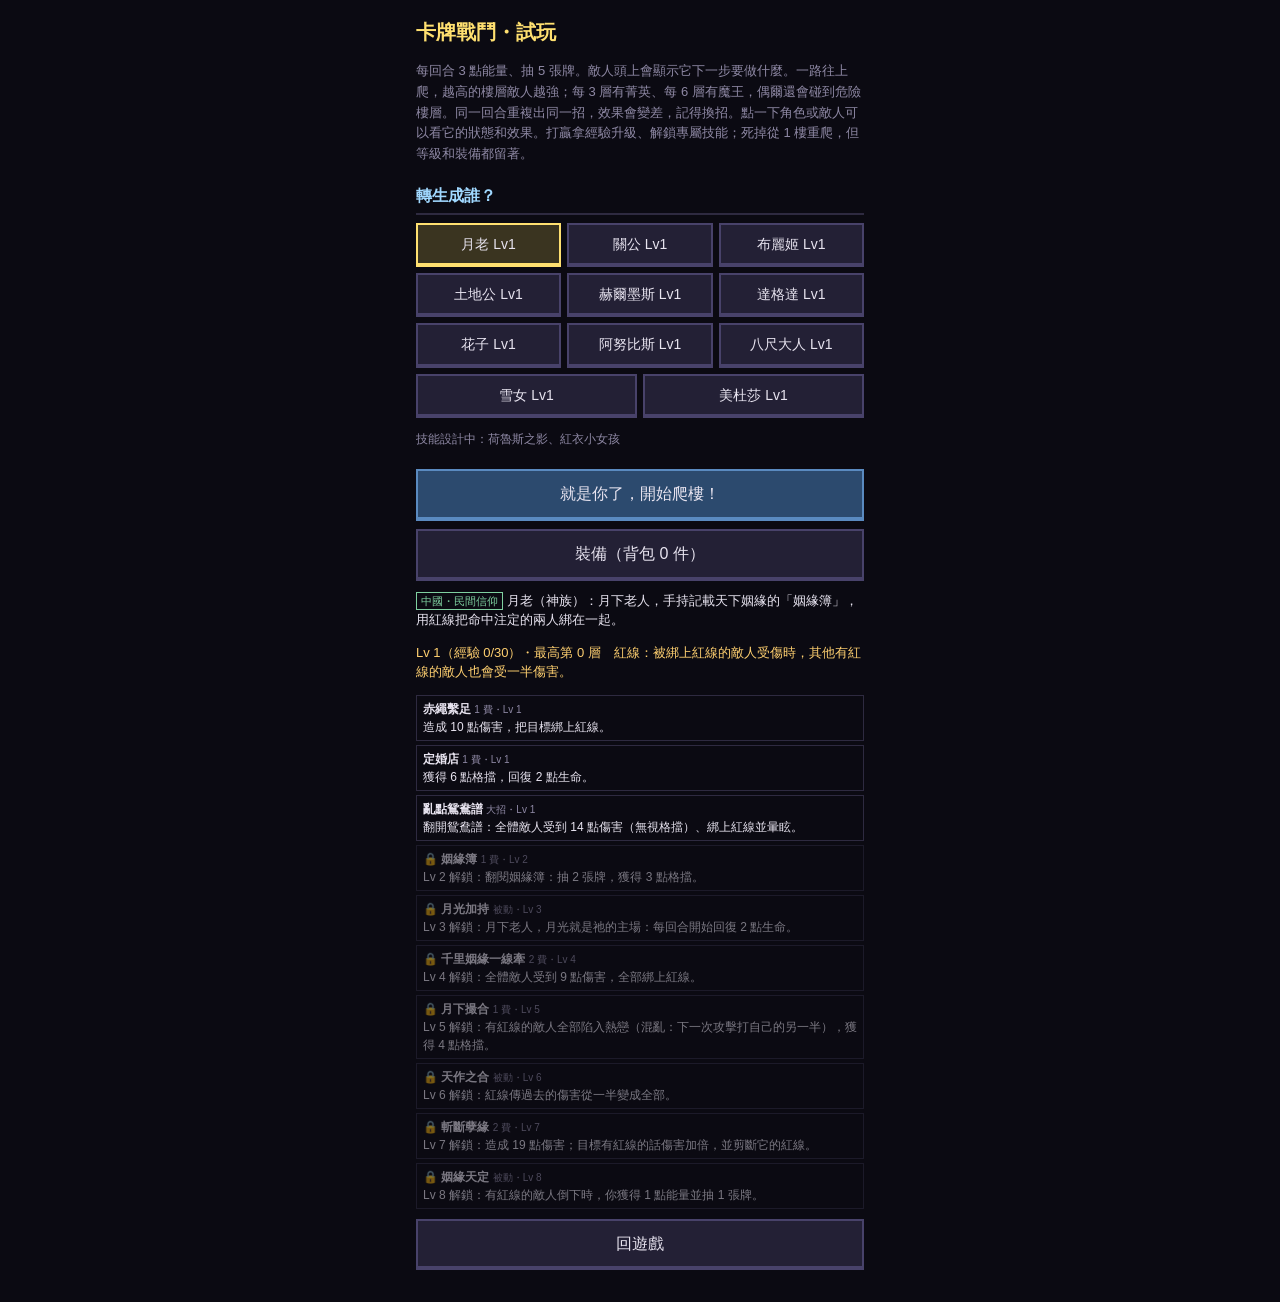
==== commit f9bba7c6: "卡牌試玩：上班族技能名改成歷史傳說名稱 Co-Authored-By: Claude Opus 5.5 (1M context) <noreply@anthropic.com> Claude-Sess" ====
--- a/card.html
+++ b/card.html
@@ -129,9 +129,9 @@
   yuelao: {
     theme: '紅線：被綁上紅線的敵人受傷時，其他有紅線的敵人也會受一半傷害。',
     cards: [
-      { key: 's1', n: '情感牽線', lv: 1, cost: 1, type: 'atk', anim: 'punch', dmg: 6, link: 1, d: '造成 {dmg} 點傷害，把目標綁上紅線。' },
-      { key: 's2', n: '社群經營', lv: 1, cost: 1, type: 'skill', anim: 'cast', block: 6, heal: 2, d: '獲得 {block} 點格擋，回復 {heal} 點生命。' },
-      { key: 'ult', n: '人口普查', lv: 1, type: 'ult', anim: 'cast', fixed: 8, aoe: 1, link: 1, stun: 1, d: '翻開戶口名簿：全體敵人受到 {fixed} 點傷害（無視格擋）、綁上紅線並暈眩。' },
+      { key: 's1', n: '赤繩繫足', lv: 1, cost: 1, type: 'atk', anim: 'punch', dmg: 6, link: 1, d: '造成 {dmg} 點傷害，把目標綁上紅線。' },
+      { key: 's2', n: '定婚店', lv: 1, cost: 1, type: 'skill', anim: 'cast', block: 6, heal: 2, d: '獲得 {block} 點格擋，回復 {heal} 點生命。' },
+      { key: 'ult', n: '亂點鴛鴦譜', lv: 1, type: 'ult', anim: 'cast', fixed: 8, aoe: 1, link: 1, stun: 1, d: '翻開鴛鴦譜：全體敵人受到 {fixed} 點傷害（無視格擋）、綁上紅線並暈眩。' },
       { key: 'book', n: '姻緣簿', lv: 2, cost: 1, type: 'skill', anim: 'cast', draw: 2, block: 3, d: '翻閱姻緣簿：抽 {draw} 張牌，獲得 {block} 點格擋。' },
       { key: 'thread', n: '千里姻緣一線牽', lv: 4, cost: 2, type: 'atk', anim: 'cast', dmg: 5, aoe: 1, link: 1, d: '全體敵人受到 {dmg} 點傷害，全部綁上紅線。' },
       { key: 'match', n: '月下撮合', lv: 5, cost: 1, type: 'skill', anim: 'cast', matchmake: 1, block: 4, d: '有紅線的敵人全部陷入熱戀（混亂：下一次攻擊打自己的另一半），獲得 {block} 點格擋。' },
@@ -153,7 +153,7 @@
 const P2 = (key, lv, n, d) => ({ key, lv, n, d });
 Object.assign(KITS, {
   guangong: { hp: 50, theme: '氣勢流：打攻擊牌累積氣勢（上限 10，每回合開始少 2），青龍斬和過五關會吃掉氣勢，越多越痛。', cards: [
-    C2('s1', 1, '信用審查', 1, 'atk', 's1', '青龍刀突刺：造成 {D:7} 點傷害，目標生命低於一半時加五成。氣勢 +1。', (g) => { g.dmg(g.t.hp < g.t.maxHp / 2 ? 10.5 : 7); g.mom(1); }),
+    C2('s1', 1, '刺顏良', 1, 'atk', 's1', '青龍刀突刺：造成 {D:7} 點傷害，目標生命低於一半時加五成。氣勢 +1。', (g) => { g.dmg(g.t.hp < g.t.maxHp / 2 ? 10.5 : 7); g.mom(1); }),
     C2('s2', 1, '橫刀立馬', 1, 'skill', 's2', '獲得 {B:7} 點格擋。敵人這回合要攻擊的話，氣勢再 +2。', (g) => { g.block(7); if (g.foeAtk()) g.mom(2); }, 'counter'),
     C2('ult', 1, '青龍斬', 0, 'ult', 'ult', '造成 {D:15} 點傷害，每點氣勢多 4 點，用掉全部氣勢。', (g) => { const m = B.mom; B.mom = 0; g.dmgRaw(g.d(15) + 4 * m); if (m) float(g.h, `氣勢 ${m} 全開！`, '#40d070'); }),
     C2('wine', 2, '溫酒斬華雄', 1, 'skill', 's2', '酒還溫著就回來了：本回合下一張攻擊牌傷害加倍，抽 1 張牌。', (g) => { B.nextAtk = 2; float(g.h, '下一擊加倍', '#ffb040'); g.draw(1); }, 'retain'),
@@ -182,9 +182,9 @@
     P2('undying', 8, '聖火不滅', '每場戰鬥第一次倒下時，以三成生命復活。'),
   ] },
   tudigong: { hp: 54, theme: '守護地方的福德正神：很硬，會存元寶、叫虎爺。', cards: [
-    C2('s1', 1, '基層維安', 1, 'skill', 's1', '獲得 {B:7} 點格擋。', (g) => g.block(7)),
-    C2('s2', 1, '地方情資', 1, 'atk', 's2', '造成 {D:5} 點傷害，抽 1 張牌。', (g) => { g.dmg(5); g.draw(1); }),
-    C2('ult', 1, '房地產區劃', 0, 'ult', 'ult', '造成 {D:18} 點傷害，目標虛弱 2 回合。', (g) => { g.dmg(18); g.est('weak', 2); }),
+    C2('s1', 1, '護境安民', 1, 'skill', 's1', '獲得 {B:7} 點格擋。', (g) => g.block(7)),
+    C2('s2', 1, '巡境', 1, 'atk', 's2', '造成 {D:5} 點傷害，抽 1 張牌。', (g) => { g.dmg(5); g.draw(1); }),
+    C2('ult', 1, '張福德顯靈', 0, 'ult', 'ult', '造成 {D:18} 點傷害，目標虛弱 2 回合。', (g) => { g.dmg(18); g.est('weak', 2); }),
     C2('temple', 2, '土地公廟', 2, 'skill', 's1', '這場戰鬥每回合開始獲得 {B:3} 點格擋。', (g) => { g.st.temple = (g.st.temple || 0) + g.n(3); }),
     C2('ingot', 4, '招財進寶', 1, 'skill', 's2', '得 1 個元寶（集滿 3 個換 1 點能量），抽 1 張牌。', (g) => { g.ingot(1); g.draw(1); }),
     C2('tiger', 5, '虎爺', 2, 'skill', 'ult', '召喚虎爺：之後 3 回合，每回合咬一個敵人 {D:4} 點。', (g) => { g.st.tiger = 3; g.st.tigerDmg = g.d(4); }),
@@ -195,9 +195,9 @@
     P2('answer', 8, '有求必應', '生命低於四分之一時，每回合多抽 1 張、多 5 點格擋。'),
   ] },
   hermes: { hp: 40, theme: '眾神的信使、小偷之神：抽牌、搶能量、出手快。', cards: [
-    C2('s1', 1, '訊息傳遞', 1, 'atk', 's1', '造成 {D:4} 點傷害，抽 1 張牌。', (g) => { g.dmg(4); g.draw(1); }),
-    C2('s2', 1, '商業欺詐', 1, 'atk', 's2', '造成 {D:5} 點傷害，目標虛弱 1 回合。', (g) => { g.dmg(5); g.est('weak', 1); }),
-    C2('ult', 1, '極速外送', 0, 'ult', 'ult', '連打 4 次，每次 {D:4} 點傷害。', (g) => { for (let i = 0; i < 4; i++) g.dmg(4); }),
+    C2('s1', 1, '神使傳令', 1, 'atk', 's1', '造成 {D:4} 點傷害，抽 1 張牌。', (g) => { g.dmg(4); g.draw(1); }),
+    C2('s2', 1, '騙過阿波羅', 1, 'atk', 's2', '造成 {D:5} 點傷害，目標虛弱 1 回合。', (g) => { g.dmg(5); g.est('weak', 1); }),
+    C2('ult', 1, '斬百眼巨人', 0, 'ult', 'ult', '連打 4 次，每次 {D:4} 點傷害。', (g) => { for (let i = 0; i < 4; i++) g.dmg(4); }),
     C2('cattle', 2, '偷牛小賊', 0, 'skill', 's1', '出生當天就偷了阿波羅的牛：抽 2 張，隨機丟 1 張。', (g) => { g.draw(2); g.discardRandom(1); }),
     C2('lyre', 4, '七弦琴交易', 1, 'skill', 's2', '隨機丟 1 張牌，得 2 點能量。', (g) => { g.discardRandom(1); B.energy += 2; }),
     C2('guide', 5, '引魂者', 2, 'atk', 'ult', '造成 {D:6} 點傷害；目標生命低於兩成（非魔王）直接帶走。', (g) => { if (!g.t.boss && g.t.hp <= g.t.maxHp * 0.2) g.execute(); else g.dmg(6); }),
@@ -235,7 +235,7 @@
   ] },
   anubis: { hp: 48, theme: '秤心審判的冥界之神：看血量比例決定生死。', cards: [
     C2('s1', 1, '靈魂審判', 1, 'atk', 's1', '權杖重擊：造成 {D:6} 點傷害。', (g) => g.dmg(6)),
-    C2('s2', 1, '資產查封', 1, 'atk', 's2', '造成 {D:4} 點傷害，目標封印（下回合只能普攻）。', (g) => { g.dmg(4); g.est('seal', 1); }),
+    C2('s2', 1, '法老的詛咒', 1, 'atk', 's2', '造成 {D:4} 點傷害，目標封印（下回合只能普攻）。', (g) => { g.dmg(4); g.est('seal', 1); }),
     C2('ult', 1, '冥界天秤', 0, 'ult', 'ult', '目標的生命比例比你低：造成 {D:25} 點傷害；否則回復 {B:15} 點生命。', (g) => { if (g.t.hp / g.t.maxHp < g.h.hp / g.h.maxHp) g.dmg(25); else g.heal(15); }),
     C2('mummy', 2, '木乃伊包紮', 1, 'skill', 's1', '獲得 {B:6} 點格擋，解除負面狀態。', (g) => { g.block(6); g.cleanse(); }),
     C2('weigh', 4, '秤心儀式', 2, 'atk', 'ult', '雙方生命比例每差一成，造成 {D:3} 點傷害（至少一次）。', (g) => g.dmg(3 * Math.max(1, Math.floor(Math.abs(g.t.hp / g.t.maxHp - g.h.hp / g.h.maxHp) * 10)))),
@@ -276,9 +276,9 @@
     P2('sigh', 8, '雪女的嘆息', '碎冰打倒敵人時，用掉的冰霜轉到另一個敵人身上。'),
   ] },
   medusa: { hp: 44, theme: '看一眼就石化的蛇髮女妖：石化加蛇毒。', cards: [
-    C2('s1', 1, '石化資本', 1, 'atk', 's1', '造成 {D:4} 點傷害，石化 1 層（3 層就跳過一回合）。', (g) => { g.dmg(4); g.est('petrify', 1); }),
-    C2('s2', 1, '冷血管理', 1, 'atk', 's2', '造成 {D:5} 點傷害，蛇毒 2 層。', (g) => { g.dmg(5); g.est('poison', 2); }),
-    C2('ult', 1, '石化資產', 0, 'ult', 'ult', '目標身上有石化：暈眩 2 回合；否則造成 {D:16} 點傷害、石化 2 層。', (g) => { if ((g.t.petrify || 0) >= 1) { g.t.petrify = 0; g.est('stun', 2); } else { g.dmg(16); g.est('petrify', 2); } }),
+    C2('s1', 1, '石化凝視', 1, 'atk', 's1', '造成 {D:4} 點傷害，石化 1 層（3 層就跳過一回合）。', (g) => { g.dmg(4); g.est('petrify', 1); }),
+    C2('s2', 1, '蛇髮噬咬', 1, 'atk', 's2', '造成 {D:5} 點傷害，蛇毒 2 層。', (g) => { g.dmg(5); g.est('poison', 2); }),
+    C2('ult', 1, '戈爾貢之首', 0, 'ult', 'ult', '目標身上有石化：暈眩 2 回合；否則造成 {D:16} 點傷害、石化 2 層。', (g) => { if ((g.t.petrify || 0) >= 1) { g.t.petrify = 0; g.est('stun', 2); } else { g.dmg(16); g.est('petrify', 2); } }),
     C2('snakehair', 2, '蛇髮守衛', 1, 'skill', 's2', '獲得 {B:5} 點格擋；這回合打你的敵人中蛇毒 1 層。', (g) => { g.block(5); g.st.snake = 1; }),
     C2('mirror', 4, '鏡面反照', 2, 'skill', 'ult', '反過來用柏修斯的鏡盾：下一次受到的傷害全部反彈。', (g) => { g.st.mirror = 1; }),
     C2('athena', 5, '雅典娜的詛咒', 1, 'skill', 's1', '目標所有負面狀態 +1 層。', (g) => g.allDebuffPlus()),
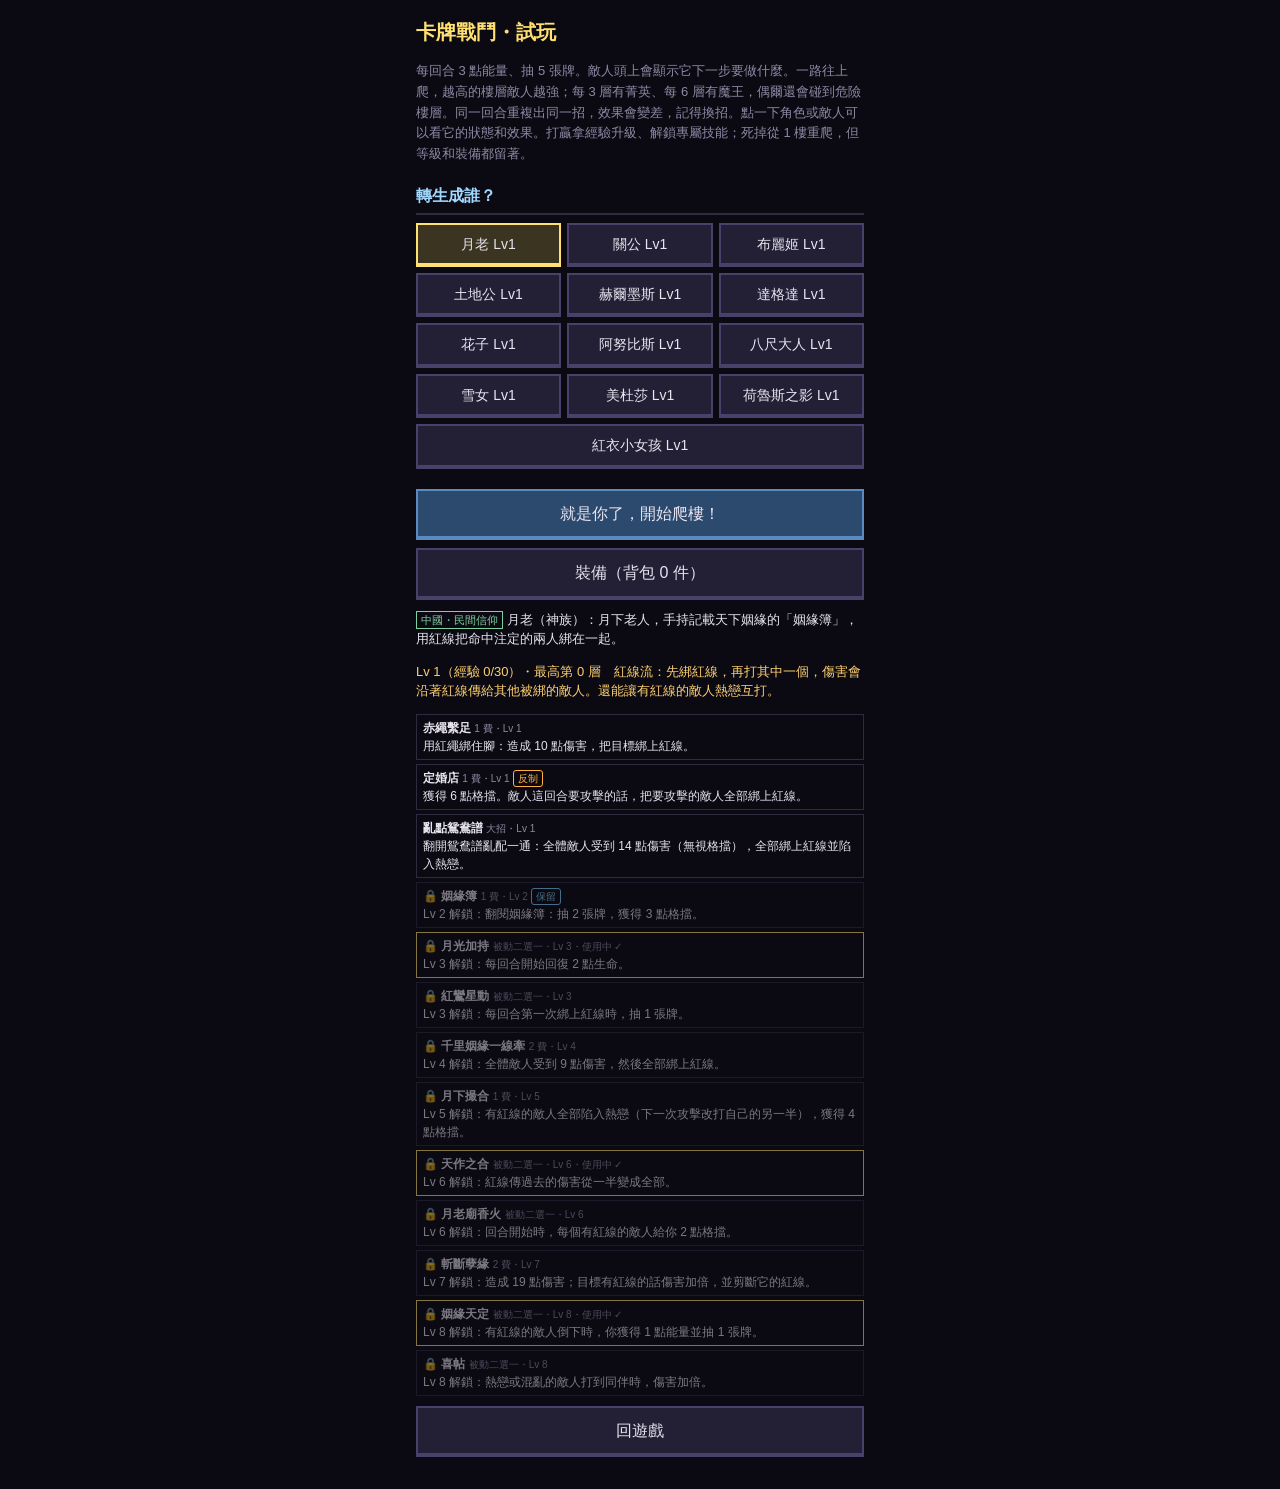
==== commit 53cb43bb: "卡牌試玩：其餘 9 角色改成核心資源＋反制＋被動二選一，新增荷魯斯之影、紅衣小女孩技能組 Co-Authored-By: Claude Opus 5.5 (1M context) <noreply@a" ====
--- a/card.html
+++ b/card.html
@@ -125,33 +125,31 @@
 // 牌的欄位：cost 費用、type（atk 攻擊／skill 技能／ult 大招）、lv 解鎖等級、anim 播哪個動作、
 // dmg 傷害、hits 連打、aoe 打全體、fixed 無視格擋、block 格擋、heal 回血、draw 抽牌、energy 能量、
 // stun 暈眩、weak 虛弱、vuln 易傷、confuse 混亂、cleanse 解除負面、str 力量、upKeys 升級時會變強的欄位
-const KITS = {
-  yuelao: {
-    theme: '紅線：被綁上紅線的敵人受傷時，其他有紅線的敵人也會受一半傷害。',
-    cards: [
-      { key: 's1', n: '赤繩繫足', lv: 1, cost: 1, type: 'atk', anim: 'punch', dmg: 6, link: 1, d: '造成 {dmg} 點傷害，把目標綁上紅線。' },
-      { key: 's2', n: '定婚店', lv: 1, cost: 1, type: 'skill', anim: 'cast', block: 6, heal: 2, d: '獲得 {block} 點格擋，回復 {heal} 點生命。' },
-      { key: 'ult', n: '亂點鴛鴦譜', lv: 1, type: 'ult', anim: 'cast', fixed: 8, aoe: 1, link: 1, stun: 1, d: '翻開鴛鴦譜：全體敵人受到 {fixed} 點傷害（無視格擋）、綁上紅線並暈眩。' },
-      { key: 'book', n: '姻緣簿', lv: 2, cost: 1, type: 'skill', anim: 'cast', draw: 2, block: 3, d: '翻閱姻緣簿：抽 {draw} 張牌，獲得 {block} 點格擋。' },
-      { key: 'thread', n: '千里姻緣一線牽', lv: 4, cost: 2, type: 'atk', anim: 'cast', dmg: 5, aoe: 1, link: 1, d: '全體敵人受到 {dmg} 點傷害，全部綁上紅線。' },
-      { key: 'match', n: '月下撮合', lv: 5, cost: 1, type: 'skill', anim: 'cast', matchmake: 1, block: 4, d: '有紅線的敵人全部陷入熱戀（混亂：下一次攻擊打自己的另一半），獲得 {block} 點格擋。' },
-      { key: 'cut', n: '斬斷孽緣', lv: 7, cost: 2, type: 'atk', anim: 'punch', dmg: 11, cutLink: 1, d: '造成 {dmg} 點傷害；目標有紅線的話傷害加倍，並剪斷它的紅線。' },
-    ],
-    passives: [
-      { key: 'moon', n: '月光加持', lv: 3, d: '月下老人，月光就是祂的主場：每回合開始回復 2 點生命。' },
-      { key: 'fate', n: '天作之合', lv: 6, d: '紅線傳過去的傷害從一半變成全部。' },
-      { key: 'destiny', n: '姻緣天定', lv: 8, d: '有紅線的敵人倒下時，你獲得 1 點能量並抽 1 張牌。' },
-    ],
-  },
-};
+const KITS = {};
 // ───── 另外 10 個角色：效果寫成函式（g 是出牌時的工具箱，見 runFx）─────
 // 說明文字裡 {D:6} 會換成實際傷害（乘上 ATK_K 與升級倍率），{B:6} 換成實際格擋／回血（只乘升級倍率）
 // tags：counter 反制（敵人這回合要攻擊時多出效果）、exhaust 消耗（一場只能用一次）、retain 保留（回合結束不會丟掉）
-const C2 = (key, lv, n, cost, type, anim, d, fx, tags = '') => ({ key, lv, n, cost, type, anim, d, fx, tags });
+const C2 = (key, lv, n, cost, type, anim, d, fx, tags = '', asp = '') => ({ key, lv, n, cost, type, anim, d, fx, tags, asp });
 const TAG_NAME = { counter: '反制', exhaust: '消耗', retain: '保留' };
 const hasTag = (c, t) => (c.tags || '').split(' ').includes(t);
 const P2 = (key, lv, n, d) => ({ key, lv, n, d });
 Object.assign(KITS, {
+  yuelao: { hp: 48, theme: '紅線流：先綁紅線，再打其中一個，傷害會沿著紅線傳給其他被綁的敵人。還能讓有紅線的敵人熱戀互打。', cards: [
+    C2('s1', 1, '赤繩繫足', 1, 'atk', 'punch', '用紅繩綁住腳：造成 {D:6} 點傷害，把目標綁上紅線。', (g) => { g.dmg(6); g.link(g.t); }),
+    C2('s2', 1, '定婚店', 1, 'skill', 'cast', '獲得 {B:6} 點格擋。敵人這回合要攻擊的話，把要攻擊的敵人全部綁上紅線。', (g) => { g.block(6); for (const f of alive().filter(willAttack)) g.link(f); }, 'counter'),
+    C2('ult', 1, '亂點鴛鴦譜', 0, 'ult', 'cast', '翻開鴛鴦譜亂配一通：全體敵人受到 {D:8} 點傷害（無視格擋），全部綁上紅線並陷入熱戀。', (g) => { for (const f of alive()) g.dmgTo(f, 8, true); for (const f of alive()) { g.link(f); f.confuse = 1; } }),
+    C2('book', 2, '姻緣簿', 1, 'skill', 'cast', '翻閱姻緣簿：抽 2 張牌，獲得 {B:3} 點格擋。', (g) => { g.draw(2); g.block(3); }, 'retain'),
+    C2('thread', 4, '千里姻緣一線牽', 2, 'atk', 'cast', '全體敵人受到 {D:5} 點傷害，然後全部綁上紅線。', (g) => { for (const f of alive()) g.dmgTo(f, 5); for (const f of alive()) g.link(f); }),
+    C2('match', 5, '月下撮合', 1, 'skill', 'cast', '有紅線的敵人全部陷入熱戀（下一次攻擊改打自己的另一半），獲得 {B:4} 點格擋。', (g) => { const L = alive().filter((f) => f.link); for (const f of L) { f.confuse = 1; float(f, '熱戀', '#ff90b0'); } if (!L.length) float(g.h, '沒有紅線…', '#a0a0a0'); g.block(4); }),
+    C2('cut', 7, '斬斷孽緣', 2, 'atk', 'punch', '造成 {D:11} 點傷害；目標有紅線的話傷害加倍，並剪斷它的紅線。', (g) => { const t = g.t, L = t.link; g.dmg(L ? 22 : 11); if (L && !t.dead) { t.link = 0; float(t, '斬斷', '#ff6080'); } }),
+  ], passives: [
+    P2('moon', 3, '月光加持', '每回合開始回復 2 點生命。'),
+    P2('redstar', 3, '紅鸞星動', '每回合第一次綁上紅線時，抽 1 張牌。'),
+    P2('fate', 6, '天作之合', '紅線傳過去的傷害從一半變成全部。'),
+    P2('incense', 6, '月老廟香火', '回合開始時，每個有紅線的敵人給你 2 點格擋。'),
+    P2('destiny', 8, '姻緣天定', '有紅線的敵人倒下時，你獲得 1 點能量並抽 1 張牌。'),
+    P2('wedding', 8, '喜帖', '熱戀或混亂的敵人打到同伴時，傷害加倍。'),
+  ] },
   guangong: { hp: 50, theme: '氣勢流：打攻擊牌累積氣勢（上限 10，每回合開始少 2），青龍斬和過五關會吃掉氣勢，越多越痛。', cards: [
     C2('s1', 1, '刺顏良', 1, 'atk', 's1', '青龍刀突刺：造成 {D:7} 點傷害，目標生命低於一半時加五成。氣勢 +1。', (g) => { g.dmg(g.t.hp < g.t.maxHp / 2 ? 10.5 : 7); g.mom(1); }),
     C2('s2', 1, '橫刀立馬', 1, 'skill', 's2', '獲得 {B:7} 點格擋。敵人這回合要攻擊的話，氣勢再 +2。', (g) => { g.block(7); if (g.foeAtk()) g.mom(2); }, 'counter'),
@@ -168,96 +166,117 @@
     P2('loyal', 8, '忠義', '忠義不會一夜消失：回合開始時格擋只少一半。'),
     P2('yibo', 8, '義薄雲天', '氣勢集滿的瞬間，大招條直接充滿。'),
   ] },
-  brigid: { hp: 46, theme: '火焰、鍛造與詩歌的女神：會補血、會燒人。', cards: [
-    C2('s1', 1, '聖火守護', 1, 'skill', 's1', '獲得 {B:6} 點格擋。', (g) => g.block(6)),
-    C2('s2', 1, '鐵砧重生', 1, 'atk', 's2', '造成 {D:6} 點傷害，下一張牌費用 -1。', (g) => { g.dmg(6); g.st.costMinus = 1; }),
-    C2('ult', 1, '詩歌療癒', 0, 'ult', 'ult', '回復 {B:15} 點生命，解除負面狀態。', (g) => { g.heal(15); g.cleanse(); }),
-    C2('cross', 2, '布麗姬十字', 1, 'skill', 's1', '這場戰鬥每回合開始回復 {B:2} 點生命。', (g) => { g.st.regen = (g.st.regen || 0) + g.n(2); }),
-    C2('flame', 4, '永恆之火', 2, 'atk', 's2', '造成 {D:4} 點傷害，燃燒 3 回合。', (g) => { g.dmg(4); g.est('burn', 3); }),
-    C2('well', 5, '聖泉', 1, 'skill', 's1', '抽 2 張牌。', (g) => g.draw(2)),
-    C2('spring', 7, '春之祭', 2, 'skill', 'ult', '獲得 {B:8} 點格擋、1 點能量。', (g) => { g.block(8); B.energy++; }),
+  brigid: { hp: 46, theme: '三相女神：每張牌屬於〔火〕〔鍛〕〔詩〕其中一相。同一回合三相都打出來就「三相合一」：能量 +1、抽 1 張。', cards: [
+    C2('s1', 1, '基爾代爾聖火', 1, 'atk', 's2', '〔火〕造成 {D:5} 點傷害，燃燒 2 回合。', (g) => { g.dmg(5); g.est('burn', 2); }, '', '火'),
+    C2('s2', 1, '鐵砧鍛造', 1, 'skill', 's1', '〔鍛〕獲得 {B:6} 點格擋。敵人這回合要攻擊的話，再多 {B:4} 點。', (g) => { g.block(g.foeAtk() ? 10 : 6); }, 'counter', '鍛'),
+    C2('ult', 1, '詩歌療癒', 0, 'ult', 'ult', '〔詩〕回復 {B:15} 點生命，解除負面狀態，全體敵人燃燒 2 回合。', (g) => { g.heal(15); g.cleanse(); for (const f of alive()) addDebuff(f, 'burn', 2); }, '', '詩'),
+    C2('cross', 2, '布麗姬十字', 1, 'skill', 's1', '〔詩〕掛上燈心草十字：這場戰鬥每回合開始回復 {B:2} 點生命。', (g) => { g.st.regen = (g.st.regen || 0) + g.n(2); }, 'exhaust', '詩'),
+    C2('flame', 4, '永恆之火', 2, 'atk', 's2', '〔火〕用掉目標全部燃燒，每剩 1 回合造成 {D:4} 點傷害（至少一次）。', (g) => { const b = g.t.burn || 0; g.t.burn = 0; g.dmg(4 * Math.max(1, b)); }, '', '火'),
+    C2('well', 5, '聖泉', 1, 'skill', 's1', '〔詩〕喝一口布麗姬的聖泉：抽 2 張牌，回復 {B:3} 點生命。', (g) => { g.draw(2); g.heal(3); }, 'retain', '詩'),
+    C2('spring', 7, '聖燭節', 2, 'skill', 'ult', '〔鍛〕春天回來的節日：獲得 {B:8} 點格擋、1 點能量。', (g) => { g.block(8); B.energy++; }, '', '鍛'),
   ], passives: [
     P2('triple', 3, '三面女神', '每回合打出的第一張牌，傷害、格擋、回血都 +2。'),
-    P2('smith', 6, '鐵匠之手', '打出會給格擋的牌後，下一張攻擊牌多 3 點傷害。'),
+    P2('kildare', 3, '聖火長明', '燃燒每回合的傷害從 4 點變 6 點。'),
+    P2('smith', 6, '鐵匠之手', '打出會給格擋的牌後，下一次攻擊多 3 點傷害。'),
+    P2('bard', 6, '吟遊詩人', '打出〔詩〕牌後，下一張牌費用 -1。'),
     P2('undying', 8, '聖火不滅', '每場戰鬥第一次倒下時，以三成生命復活。'),
+    P2('imbolc', 8, '春之女神', '三相合一時，全體敵人再燃燒 2 回合、你回復 5 點生命。'),
   ] },
-  tudigong: { hp: 54, theme: '守護地方的福德正神：很硬，會存元寶、叫虎爺。', cards: [
-    C2('s1', 1, '護境安民', 1, 'skill', 's1', '獲得 {B:7} 點格擋。', (g) => g.block(7)),
-    C2('s2', 1, '巡境', 1, 'atk', 's2', '造成 {D:5} 點傷害，抽 1 張牌。', (g) => { g.dmg(5); g.draw(1); }),
-    C2('ult', 1, '張福德顯靈', 0, 'ult', 'ult', '造成 {D:18} 點傷害，目標虛弱 2 回合。', (g) => { g.dmg(18); g.est('weak', 2); }),
-    C2('temple', 2, '土地公廟', 2, 'skill', 's1', '這場戰鬥每回合開始獲得 {B:3} 點格擋。', (g) => { g.st.temple = (g.st.temple || 0) + g.n(3); }),
-    C2('ingot', 4, '招財進寶', 1, 'skill', 's2', '得 1 個元寶（集滿 3 個換 1 點能量），抽 1 張牌。', (g) => { g.ingot(1); g.draw(1); }),
-    C2('tiger', 5, '虎爺', 2, 'skill', 'ult', '召喚虎爺：之後 3 回合，每回合咬一個敵人 {D:4} 點。', (g) => { g.st.tiger = 3; g.st.tigerDmg = g.d(4); }),
-    C2('cane', 7, '拐杖敲地', 1, 'atk', 's1', '造成等於目前格擋一半的傷害（至少 {D:3}）。', (g) => g.dmgRaw(Math.max(g.d(3), Math.floor(g.h.block / 2)))),
+  tudigong: { hp: 54, res: ['元寶', 10, '用來付招財進寶，張福德顯靈和虎爺也會因為元寶變強。'], theme: '元寶流：一邊守一邊存元寶（最多 10 個），再花元寶換能量、叫虎爺、發大招。', cards: [
+    C2('s1', 1, '護境安民', 1, 'skill', 's1', '獲得 {B:7} 點格擋。敵人這回合要攻擊的話，元寶 +1。', (g) => { g.block(7); if (g.foeAtk()) g.res(1); }, 'counter'),
+    C2('s2', 1, '巡境', 1, 'atk', 's2', '出巡繞境：造成 {D:5} 點傷害，元寶 +1。', (g) => { g.dmg(5); g.res(1); }),
+    C2('ult', 1, '張福德顯靈', 0, 'ult', 'ult', '土地公生前的真身現身：造成 {D:15} 點傷害，每個元寶多 {D:3} 點（用掉全部元寶），目標虛弱 2 回合。', (g) => { const n = B.res; B.res = 0; g.dmg(15 + 3 * n); g.est('weak', 2); }),
+    C2('temple', 2, '土地公廟', 2, 'skill', 's1', '這場戰鬥每回合開始獲得 {B:3} 點格擋。', (g) => { g.st.temple = (g.st.temple || 0) + g.n(3); }, 'exhaust'),
+    C2('ingot', 4, '招財進寶', 0, 'skill', 's2', '用掉 2 個元寶：能量 +1、抽 1 張。元寶不夠就改成元寶 +1。', (g) => { if (g.spend(2)) { B.energy++; g.draw(1); float(g.h, '能量 +1', '#ffe070'); } else g.res(1); }),
+    C2('tiger', 5, '虎爺', 2, 'skill', 'ult', '召喚虎爺：之後 3 回合，每回合咬一個敵人 {D:4} 點，每個元寶多咬 2 點。', (g) => { g.st.tiger = 3 + (hasPassive('tigerking') ? 2 : 0); g.st.tigerDmg = g.d(4); }),
+    C2('cane', 7, '拐杖敲地', 1, 'atk', 's1', '造成等於目前格擋一半的傷害（至少 {D:3}），元寶 +1。', (g) => { g.dmgRaw(Math.max(g.d(3), Math.floor(g.h.block / 2))); g.res(1); }),
   ], passives: [
-    P2('fortune', 3, '福德', '打怪的經驗多一成。'),
+    P2('fortune', 3, '福德', '打倒敵人時元寶 +1，經驗多一成。'),
+    P2('grandma', 3, '土地婆', '回合開始時有 3 個以上元寶，回復 3 點生命。'),
     P2('guardland', 6, '土地守護', '回合開始時，格擋最多保留 3 點不會消失。'),
+    P2('treasury', 6, '聚寶盆', '每有 1 個元寶，格擋牌多 1 點格擋。'),
     P2('answer', 8, '有求必應', '生命低於四分之一時，每回合多抽 1 張、多 5 點格擋。'),
+    P2('tigerking', 8, '虎爺將軍', '虎爺多待 2 回合，而且每次咬全體敵人。'),
   ] },
-  hermes: { hp: 40, theme: '眾神的信使、小偷之神：抽牌、搶能量、出手快。', cards: [
+  hermes: { hp: 40, count: 1, theme: '快手流：一回合出越多張牌越強。0 費牌、抽牌、偷東西，連招打到底。', cards: [
     C2('s1', 1, '神使傳令', 1, 'atk', 's1', '造成 {D:4} 點傷害，抽 1 張牌。', (g) => { g.dmg(4); g.draw(1); }),
-    C2('s2', 1, '騙過阿波羅', 1, 'atk', 's2', '造成 {D:5} 點傷害，目標虛弱 1 回合。', (g) => { g.dmg(5); g.est('weak', 1); }),
-    C2('ult', 1, '斬百眼巨人', 0, 'ult', 'ult', '連打 4 次，每次 {D:4} 點傷害。', (g) => { for (let i = 0; i < 4; i++) g.dmg(4); }),
-    C2('cattle', 2, '偷牛小賊', 0, 'skill', 's1', '出生當天就偷了阿波羅的牛：抽 2 張，隨機丟 1 張。', (g) => { g.draw(2); g.discardRandom(1); }),
-    C2('lyre', 4, '七弦琴交易', 1, 'skill', 's2', '隨機丟 1 張牌，得 2 點能量。', (g) => { g.discardRandom(1); B.energy += 2; }),
-    C2('guide', 5, '引魂者', 2, 'atk', 'ult', '造成 {D:6} 點傷害；目標生命低於兩成（非魔王）直接帶走。', (g) => { if (!g.t.boss && g.t.hp <= g.t.maxHp * 0.2) g.execute(); else g.dmg(6); }),
-    C2('caduceus', 7, '雙蛇杖調停', 1, 'skill', 's2', '目標暈眩：下回合不行動。', (g) => g.est('stun', 1)),
+    C2('s2', 1, '騙過阿波羅', 1, 'atk', 's2', '造成 {D:5} 點傷害，目標虛弱 1 回合。目標這回合要攻擊的話，再讓它恐懼。', (g) => { const a = willAttack(g.t); g.dmg(5); g.est('weak', 1); if (a) g.est('fear', 1); }, 'counter'),
+    C2('ult', 1, '斬百眼巨人', 0, 'ult', 'ult', '吹笛讓阿耳戈斯睡著再斬：連打 4 次、每次 {D:4} 點，本回合每打過 2 張牌多 1 次。', (g) => { const n = 4 + Math.floor(B.turnCards / 2); for (let i = 0; i < n && alive().length; i++) g.dmg(4); }),
+    C2('cattle', 2, '偷牛小賊', 0, 'skill', 's1', '出生當天就偷了阿波羅的牛：偷走目標全部格擋給自己，抽 2 張、隨機丟 1 張。', (g) => { const b = g.t.block || 0; if (b) { g.t.block = 0; g.h.block += b; float(g.h, '偷到格擋 +' + b, '#a0c8ff'); } g.draw(2); g.discardRandom(1); }),
+    C2('lyre', 4, '七弦琴交易', 0, 'skill', 's2', '用龜殼做的琴換來阿波羅的原諒：能量 +2，隨機丟 1 張牌。', (g) => { B.energy += 2; float(g.h, '能量 +2', '#ffe070'); g.discardRandom(1); }, 'exhaust'),
+    C2('guide', 5, '引魂者', 2, 'atk', 'ult', '造成 {D:6} 點傷害，這是本回合第 4 張以上的牌就加倍；目標生命低於兩成（非魔王）直接帶走。', (g) => { const lim = hasPassive('psycho') ? 0.35 : 0.2; if (!g.t.boss && g.t.hp <= g.t.maxHp * lim) g.execute(); else g.dmg(B.turnCards >= 4 ? 12 : 6); }),
+    C2('caduceus', 7, '雙蛇杖調停', 1, 'skill', 's2', '用雙蛇杖分開打架的兩條蛇：目標暈眩，下回合不行動。', (g) => g.est('stun', 1), 'retain'),
   ], passives: [
     P2('sandals', 3, '神行涼鞋', '每回合多抽 1 張牌。'),
+    P2('thief', 3, '小偷之神', '打倒敵人時能量 +1。'),
     P2('trade', 6, '商業之神', '每回合打出第 4 張牌時，能量 +1。'),
+    P2('swift', 6, '疾行', '每回合每打出 3 張牌，獲得 4 點格擋。'),
     P2('herald', 8, '眾神信使', '打出 0 費的牌後，再抽 1 張。'),
+    P2('psycho', 8, '冥界引路人', '引魂者帶走敵人的門檻從兩成變三成五。'),
   ] },
-  dagda: { hp: 60, theme: '凱爾特的「好神」：巨棒一端殺人、一端救人，大鍋吃不完。', cards: [
-    C2('s1', 1, '豐收之歌', 1, 'skill', 's1', '回復 {B:8} 點生命。', (g) => g.heal(8)),
-    C2('s2', 1, '巨棒決斷', 2, 'atk', 's2', '橫掃：造成 {D:10} 點傷害。', (g) => g.dmg(10)),
+  dagda: { hp: 60, res: ['飽足', 20, '回血超過生命上限的部分會存成飽足。巨棒決斷會用掉飽足加傷害。'], theme: '飽足流：大鍋吃不完，回血溢出來的變成「飽足」（最多 20），再用巨棒一口氣打出去。', cards: [
+    C2('s1', 1, '豐收之歌', 1, 'skill', 's1', '回復 {B:8} 點生命（溢出的變飽足）。', (g) => g.heal(8)),
+    C2('s2', 1, '巨棒決斷', 2, 'atk', 's2', '橫掃：造成 {D:10} 點傷害，用掉全部飽足，每點多 1 點。', (g) => { const n = B.res; B.res = 0; g.dmgRaw(g.d(10) + n); }),
     C2('ult', 1, '生死巨棒', 0, 'ult', 'ult', '造成 {D:24} 點傷害；打倒的話再回復 {B:12} 點生命。', (g) => { const t = g.t; g.dmg(24); if (t && t.dead) g.heal(12); }),
-    C2('cauldron', 2, '豐饒之鍋', 1, 'skill', 's1', '這場戰鬥每回合開始回復 {B:3} 點生命。', (g) => { g.st.regen = (g.st.regen || 0) + g.n(3); }),
-    C2('glutton', 4, '大胃王', 1, 'skill', 's1', '回復 {B:5} 點生命，下一張攻擊牌多 4 點傷害。', (g) => { g.heal(5); g.st.nextAtkPlus = (g.st.nextAtkPlus || 0) + 4; }),
-    C2('harp', 5, '季節豎琴', 2, 'skill', 'ult', '彈奏四季：目標暈眩 1 回合。', (g) => g.est('stun', 1)),
-    C2('drag', 7, '拖地巨棒', 1, 'atk', 's2', '打掉目標全部格擋，造成 {D:6} 點傷害。', (g) => { g.t.block = 0; g.dmg(6); }),
+    C2('cauldron', 2, '豐饒之鍋', 1, 'skill', 's1', '永遠吃不完的大鍋：這場戰鬥每回合開始回復 {B:3} 點生命。', (g) => { g.st.regen = (g.st.regen || 0) + g.n(3); }, 'exhaust'),
+    C2('glutton', 4, '粥坑之宴', 1, 'skill', 's1', '弗摩爾人逼他吃光一坑的粥，他吃完了：飽足 +6，下一次攻擊多 4 點傷害。', (g) => { g.res(6); g.st.nextAtkPlus = (g.st.nextAtkPlus || 0) + 4; }),
+    C2('harp', 5, '四季豎琴', 2, 'skill', 'ult', '彈奏四季：目標暈眩 1 回合。目標這回合要攻擊的話，再抽 1 張。', (g) => { const a = willAttack(g.t); g.est('stun', 1); if (a) g.draw(1); }, 'counter'),
+    C2('drag', 7, '拖地巨棒', 1, 'atk', 's2', '巨棒拖地犁出溝渠：打掉目標全部格擋，造成 {D:6} 點傷害。', (g) => { g.t.block = 0; g.dmg(6); }),
   ], passives: [
     P2('kind', 3, '善良之神', '每場戰鬥第一次受到的傷害減半。'),
+    P2('feast', 3, '宴席', '回合開始時飽足 10 以上，用掉 5 點換 1 點能量。'),
     P2('father', 6, '大地之父', '生命全滿時，每次攻擊多 3 點傷害。'),
+    P2('clubend', 6, '棒之兩端', '每次回血，隨機一個敵人受到回血量一半的傷害。'),
     P2('edge', 8, '生死一線', '每場戰鬥一次，致命傷改成剩 1 點生命。'),
+    P2('harvest', 8, '豐收', '打倒敵人時飽足 +5。'),
   ] },
-  hanako: { hp: 42, theme: '三樓廁所第三間的花子：敲門三下就爆發，還會詛咒。', cards: [
+  hanako: { hp: 42, res: ['敲門', 3, '敲滿 3 次就爆發：造成 15 點傷害、詛咒 2 層。'], theme: '敲門流：敲門敲滿 3 次就爆發（15 點傷害加詛咒），詛咒越多紅色披風越痛。', cards: [
     C2('s1', 1, '三樓隔間', 1, 'atk', 's1', '造成 {D:5} 點傷害，敲門 1 次。', (g) => { g.dmg(5); g.knock(1); }),
-    C2('s2', 1, '敲門三聲', 1, 'skill', 's2', '敲門 1 次。敲滿 3 次：造成 {D:15} 點傷害，詛咒 2 層。', (g) => g.knock(1)),
+    C2('s2', 1, '敲門三聲', 1, 'skill', 's2', '敲門 1 次，獲得 {B:4} 點格擋。目標這回合要攻擊的話，再讓它恐懼。', (g) => { const a = willAttack(g.t); g.block(4); if (a) g.est('fear', 1); g.knock(1); }, 'counter'),
     C2('ult', 1, '紅色披風', 0, 'ult', 'ult', '造成 {D:10} 點傷害，目標每層詛咒再多 {D:3}。', (g) => g.dmg(10 + 3 * (g.t.curse || 0))),
-    C2('anyone', 2, '花子在嗎？', 1, 'skill', 's1', '目標恐懼（下次攻擊傷害減半），抽 1 張牌。', (g) => { g.est('fear', 1); g.draw(1); }),
+    C2('anyone', 2, '花子在嗎？', 1, 'skill', 's1', '目標恐懼（下次攻擊傷害減半），抽 1 張牌。', (g) => { g.est('fear', 1); g.draw(1); }, 'retain'),
     C2('paper', 4, '紅紙藍紙', 1, 'atk', 's2', '紅紙：造成 {D:8} 點傷害；生命低於一半時改選藍紙：回復 {B:6}。', (g) => { if (g.h.hp < g.h.maxHp / 2) g.heal(6); else g.dmg(8); }),
-    C2('flush', 5, '沖水', 2, 'skill', 'ult', '解除自己的負面狀態，目標詛咒 2 層。', (g) => { g.cleanse(); g.est('curse', 2); }),
-    C2('pull', 7, '拉進隔間', 2, 'atk', 's2', '造成 {D:6} 點傷害，目標暈眩 1 回合。', (g) => { g.dmg(6); g.est('stun', 1); }),
+    C2('flush', 5, '沖水', 2, 'skill', 'ult', '解除自己的負面狀態，目標詛咒 2 層，敲門直接敲滿。', (g) => { g.cleanse(); g.est('curse', 2); g.knock(3); }, 'exhaust'),
+    C2('pull', 7, '拉進隔間', 2, 'atk', 's2', '造成 {D:6} 點傷害，目標暈眩 1 回合。敲門 2 次以上時用掉敲門，傷害變三倍。', (g) => { const k = B.res >= 2; if (k) B.res = 0; g.dmg(k ? 18 : 6); g.est('stun', 1); }),
   ], passives: [
-    P2('toilet', 3, '廁所之主', '回合開始時有敲門次數的話，獲得 2 點格擋。'),
+    P2('toilet', 3, '廁所之主', '回合開始時有敲門次數的話，獲得 3 點格擋。'),
+    P2('haunt', 3, '靈異事件', '敲門爆發時抽 2 張牌。'),
     P2('third', 6, '第三間', '每打出第 3 張牌，效果發動兩次。'),
+    P2('redskirt', 6, '紅色吊帶裙', '敲門爆發的詛咒從 2 層變 4 層。'),
     P2('legend', 8, '學校怪談', '詛咒每回合造成每層 2 點傷害。'),
+    P2('nolock', 8, '壞掉的門鎖', '敲門爆發的傷害加倍。'),
   ] },
-  anubis: { hp: 48, theme: '秤心審判的冥界之神：看血量比例決定生死。', cards: [
-    C2('s1', 1, '靈魂審判', 1, 'atk', 's1', '權杖重擊：造成 {D:6} 點傷害。', (g) => g.dmg(6)),
-    C2('s2', 1, '法老的詛咒', 1, 'atk', 's2', '造成 {D:4} 點傷害，目標封印（下回合只能普攻）。', (g) => { g.dmg(4); g.est('seal', 1); }),
+  anubis: { hp: 48, theme: '秤心流：比較你和敵人的生命比例（天秤），比例佔優就重判，吃虧就先保命。', cards: [
+    C2('s1', 1, '靈魂審判', 1, 'atk', 's1', '權杖重擊：造成 {D:6} 點傷害；目標生命比例比你低時加五成。', (g) => g.dmg(g.t.hp / g.t.maxHp < g.h.hp / g.h.maxHp ? 9 : 6)),
+    C2('s2', 1, '法老的詛咒', 1, 'atk', 's2', '造成 {D:4} 點傷害，目標封印（下回合只能普攻）。目標這回合要攻擊的話，再虛弱 1 回合。', (g) => { const a = willAttack(g.t); g.dmg(4); g.est('seal', 1); if (a) g.est('weak', 1); }, 'counter'),
     C2('ult', 1, '冥界天秤', 0, 'ult', 'ult', '目標的生命比例比你低：造成 {D:25} 點傷害；否則回復 {B:15} 點生命。', (g) => { if (g.t.hp / g.t.maxHp < g.h.hp / g.h.maxHp) g.dmg(25); else g.heal(15); }),
     C2('mummy', 2, '木乃伊包紮', 1, 'skill', 's1', '獲得 {B:6} 點格擋，解除負面狀態。', (g) => { g.block(6); g.cleanse(); }),
     C2('weigh', 4, '秤心儀式', 2, 'atk', 'ult', '雙方生命比例每差一成，造成 {D:3} 點傷害（至少一次）。', (g) => g.dmg(3 * Math.max(1, Math.floor(Math.abs(g.t.hp / g.t.maxHp - g.h.hp / g.h.maxHp) * 10)))),
-    C2('ammit', 5, '吞噬者阿米特', 2, 'atk', 's2', '造成 {D:8} 點傷害；目標生命低於三成時加倍。', (g) => g.dmg(g.t.hp < g.t.maxHp * 0.3 ? 16 : 8)),
-    C2('tomb', 7, '守護墓穴', 1, 'skill', 's1', '獲得 {B:4} 點格擋，這回合受到的傷害反彈一半。', (g) => { g.block(4); g.st.reflect = 0.5; }),
+    C2('ammit', 5, '吞噬者阿米特', 2, 'atk', 's2', '造成 {D:8} 點傷害；目標生命低於三成時：小怪直接被吞掉、你回復 {B:8}；魔王改成傷害加倍。', (g) => { const t = g.t; if (t.hp < t.maxHp * 0.3) { if (t.boss) g.dmg(16); else { g.execute(); g.heal(8); } } else g.dmg(8); }, 'exhaust'),
+    C2('tomb', 7, '守護墓穴', 1, 'skill', 's1', '獲得 {B:4} 點格擋，這回合受到的傷害反彈一半。敵人這回合要攻擊的話，格擋再多 {B:4}。', (g) => { g.block(g.foeAtk() ? 8 : 4); g.st.reflect = 0.5; }, 'counter'),
   ], passives: [
     P2('guide', 3, '亡者引路', '打倒敵人時回復 5 點生命。'),
+    P2('embalm', 3, '防腐術', '生命低於一半時，格擋牌多 3 點格擋。'),
     P2('feather', 6, '真理之羽', '目標每有一種負面狀態，你的傷害 +1。'),
+    P2('maat', 6, '瑪特的秩序', '你的生命比例比目標高時，每次攻擊多 3 點傷害。'),
     P2('lord', 8, '冥界之主', '非魔王的敵人生命低於一成半時，直接處決。'),
+    P2('duat', 8, '杜阿特冥界', '敵人倒下時，其他敵人各失去 5 點生命。'),
   ] },
-  hachi: { hp: 46, theme: '「波波波」的八尺大人：讓敵人恐懼、標記、跟到底。', cards: [
-    C2('s1', 1, '波波波', 1, 'atk', 's1', '造成 {D:4} 點傷害，目標恐懼。', (g) => { g.dmg(4); g.est('fear', 1); }),
-    C2('s2', 1, '八尺身影', 1, 'skill', 's2', '獲得 {B:6} 點格擋，下一次被攻擊有一半機率閃開。', (g) => { g.block(6); g.st.evade = 1; }),
-    C2('ult', 1, '凝視', 0, 'ult', 'ult', '造成 {D:20} 點傷害；目標恐懼時改成 {D:30}。', (g) => g.dmg(g.t.fear ? 30 : 20)),
-    C2('mimic', 2, '模仿聲音', 1, 'skill', 's1', '模仿人聲：重複你上一張打出的牌。', (g) => g.mimic()),
-    C2('wall', 4, '越過圍牆', 2, 'atk', 's2', '造成 {D:9} 點傷害，無視格擋。', (g) => g.dmg(9, true)),
-    C2('seven', 5, '七日之期', 2, 'skill', 'ult', '標記目標 7 回合，每回合扣 {D:2} 點生命。', (g) => g.est('mark', 7)),
-    C2('hat', 7, '白帽遮臉', 1, 'skill', 's2', '獲得 {B:3} 點格擋，接下來 2 回合受到的傷害少四成。', (g) => { g.block(3); g.st.hat = 2; }),
+  hachi: { hp: 46, theme: '恐懼流：「波波波」的聲音讓敵人恐懼（下次攻擊減半），再用七日之期的標記慢慢磨死。', cards: [
+    C2('s1', 1, '波波波', 1, 'atk', 's1', '低沉的「波、波、波」聲：造成 {D:4} 點傷害，目標恐懼。', (g) => { g.dmg(4); g.est('fear', 1); }),
+    C2('s2', 1, '八尺身影', 1, 'skill', 's2', '獲得 {B:6} 點格擋。敵人這回合要攻擊的話，要攻擊的敵人全部恐懼。', (g) => { g.block(6); for (const f of alive().filter(willAttack)) addDebuff(f, 'fear', 1); }, 'counter'),
+    C2('ult', 1, '凝視', 0, 'ult', 'ult', '造成 {D:20} 點傷害（目標恐懼時改成 {D:30}），並標記 7 回合。', (g) => { g.dmg(g.t.fear ? 30 : 20); g.est('mark', 7); }),
+    C2('mimic', 2, '模仿人聲', 1, 'skill', 's1', '學你認識的人說話：重複你上一張打出的牌。', (g) => g.mimic()),
+    C2('wall', 4, '越過圍牆', 2, 'atk', 's2', '頭從圍牆上探出來：造成 {D:9} 點傷害，無視格擋；目標恐懼時加五成。', (g) => g.dmg(g.t.fear ? 13.5 : 9, true)),
+    C2('seven', 5, '七日之期', 2, 'skill', 'ult', '被盯上的人活不過七天：標記目標 7 回合，每回合扣 {D:2} 點生命。', (g) => g.est('mark', 7), 'exhaust'),
+    C2('hat', 7, '白帽遮臉', 1, 'skill', 's2', '獲得 {B:3} 點格擋，接下來 2 回合受到的傷害少四成。', (g) => { g.block(3); g.st.hat = 2; }, 'retain'),
   ], passives: [
     P2('tall', 3, '兩米四', '恐懼中的敵人不能加格擋。'),
+    P2('pole', 3, '地藏封印鬆了', '每回合第一次讓敵人恐懼時，抽 1 張牌。'),
     P2('stalk', 6, '糾纏不放', '有敵人被標記時，每回合多抽 1 張。'),
+    P2('eightfoot', 6, '八尺之高', '打恐懼中的敵人，每次攻擊多 4 點傷害。'),
     P2('onlyyou', 8, '只看你一人', '每讓敵人恐懼一次，大招條 +15%。'),
+    P2('sevendays', 8, '第七天', '標記結束那一刻，目標受到 20 點傷害。'),
   ] },
   yukionna: { hp: 42, theme: '冰霜流：小招在敵人身上疊冰霜（每回合少 1 層），碎冰把冰霜換成大傷害。還能和人立約，守約就有獎勵。', cards: [
     C2('s1', 1, '冰吻', 1, 'atk', 's1', '造成 {D:4} 點傷害，冰霜 2 層。', (g) => { g.dmg(4); g.frost(2); }),
@@ -275,25 +294,60 @@
     P2('snownight', 8, '雪夜之主', '冰霜疊到 10 層時，目標凍結 2 回合。'),
     P2('sigh', 8, '雪女的嘆息', '碎冰打倒敵人時，用掉的冰霜轉到另一個敵人身上。'),
   ] },
-  medusa: { hp: 44, theme: '看一眼就石化的蛇髮女妖：石化加蛇毒。', cards: [
-    C2('s1', 1, '石化凝視', 1, 'atk', 's1', '造成 {D:4} 點傷害，石化 1 層（3 層就跳過一回合）。', (g) => { g.dmg(4); g.est('petrify', 1); }),
+  medusa: { hp: 44, theme: '石化流：石化疊到 3 層敵人就變石頭（暈眩），蛇毒每回合慢慢咬。雅典娜的詛咒讓所有狀態一起加深。', cards: [
+    C2('s1', 1, '石化凝視', 1, 'atk', 's1', '造成 {D:4} 點傷害，石化 1 層（3 層就變成石頭，跳過一回合）。', (g) => { g.dmg(4); g.est('petrify', 1); }),
     C2('s2', 1, '蛇髮噬咬', 1, 'atk', 's2', '造成 {D:5} 點傷害，蛇毒 2 層。', (g) => { g.dmg(5); g.est('poison', 2); }),
     C2('ult', 1, '戈爾貢之首', 0, 'ult', 'ult', '目標身上有石化：暈眩 2 回合；否則造成 {D:16} 點傷害、石化 2 層。', (g) => { if ((g.t.petrify || 0) >= 1) { g.t.petrify = 0; g.est('stun', 2); } else { g.dmg(16); g.est('petrify', 2); } }),
-    C2('snakehair', 2, '蛇髮守衛', 1, 'skill', 's2', '獲得 {B:5} 點格擋；這回合打你的敵人中蛇毒 1 層。', (g) => { g.block(5); g.st.snake = 1; }),
-    C2('mirror', 4, '鏡面反照', 2, 'skill', 'ult', '反過來用柏修斯的鏡盾：下一次受到的傷害全部反彈。', (g) => { g.st.mirror = 1; }),
+    C2('snakehair', 2, '蛇髮守衛', 1, 'skill', 's2', '獲得 {B:5} 點格擋，這回合打你的敵人中蛇毒 1 層。敵人這回合要攻擊的話，格擋再多 {B:3}。', (g) => { g.block(g.foeAtk() ? 8 : 5); g.st.snake = 1; }, 'counter'),
+    C2('mirror', 4, '柏修斯的鏡盾', 2, 'skill', 'ult', '反過來用柏修斯的鏡盾：下一次受到的傷害全部反彈。', (g) => { g.st.mirror = 1; }, 'retain'),
     C2('athena', 5, '雅典娜的詛咒', 1, 'skill', 's1', '目標所有負面狀態 +1 層。', (g) => g.allDebuffPlus()),
-    C2('pegasus', 7, '飛馬之血', 2, 'skill', 'ult', '回復 {B:10} 點生命，抽 1 張牌。', (g) => { g.heal(10); g.draw(1); }),
+    C2('pegasus', 7, '飛馬之血', 2, 'skill', 'ult', '被砍頭時血裡飛出天馬：回復 {B:14} 點生命，抽 2 張牌。', (g) => { g.heal(14); g.draw(2); }, 'exhaust'),
   ], passives: [
     P2('grudge', 3, '千年怨念', '蛇毒每回合多 1 點傷害。'),
+    P2('venomburst', 3, '毒入石心', '敵人變成石頭時，引爆它身上的蛇毒：每層 2 點傷害。'),
     P2('stone', 6, '石之軀', '讓敵人石化時，自己獲得 3 點格擋。'),
+    P2('sisters', 6, '戈爾貢三姊妹', '打有蛇毒的敵人，每次攻擊多 3 點傷害。'),
     P2('gorgon', 8, '戈爾貢之眼', '每回合開始，全體敵人石化 1 層。'),
+    P2('statue', 8, '石像庭園', '變成石頭（石化暈眩）的敵人受到的傷害多五成。'),
+  ] },
+  horusshadow: { hp: 46, res: ['眼之碎片', 6, '荷魯斯之眼被塞特撕成 6 塊。集滿 6 塊，天空之神的審判加倍，真知之眼也能發動。'], theme: '碎片流：荷魯斯之眼被塞特撕成 6 塊。收集「眼之碎片」，集滿 6 塊就能發動完整之眼。', cards: [
+    C2('s1', 1, '荷魯斯之隼', 1, 'atk', 'punch', '化成獵鷹俯衝：造成 {D:6} 點傷害，眼之碎片 +1。', (g) => { g.dmg(6); g.res(1); }),
+    C2('s2', 1, '鷹翼守護', 1, 'skill', 'cast', '獲得 {B:6} 點格擋。敵人這回合要攻擊的話，眼之碎片 +1。', (g) => { g.block(6); if (g.foeAtk()) g.res(1); }, 'counter'),
+    C2('ult', 1, '天空之神的審判', 0, 'ult', 'cast', '造成 {D:18} 點傷害，每塊碎片多 {D:3}；碎片集滿 6 塊的話全部加倍。', (g) => { const n = B.res; g.dmg((18 + 3 * n) * (n >= 6 ? 2 : 1)); }),
+    C2('set', 2, '與塞特之戰', 1, 'atk', 'punch', '跟叔叔塞特拚命：造成 {D:9} 點傷害，自己失去 3 點生命，眼之碎片 +2。', (g) => { g.dmg(9); g.selfHurt(3); g.res(2); }),
+    C2('thoth', 4, '托特的修復', 1, 'skill', 'cast', '智慧之神托特把眼睛拼回去：眼之碎片 +3，回復 {B:6} 點生命。', (g) => { g.res(3); g.heal(6); }, 'exhaust'),
+    C2('wedjat', 5, '真知之眼', 1, 'skill', 'cast', '用掉 6 塊碎片：能量 +2、抽 3 張。碎片不夠就改成碎片 +1、抽 1 張。', (g) => { if (g.spend(6)) { B.energy += 2; g.draw(3); float(g.h, '真知之眼！', '#f0d070'); } else { g.res(1); g.draw(1); } }, 'retain'),
+    C2('shadow', 7, '暗影分身', 2, 'atk', 'punch', '影子從身後分出來：連打 3 次，每次 {D:5} 點。', (g) => { for (let i = 0; i < 3 && alive().length; i++) g.dmg(5); }),
+  ], passives: [
+    P2('falcon', 3, '鷹眼', '眼之碎片 3 塊以上時，每次攻擊多 2 點傷害。'),
+    P2('udjat', 3, '護身符', '眼之碎片 4 塊以上時，每次受到的傷害少 2 點。'),
+    P2('sky', 6, '日月雙眼', '每回合開始，眼之碎片 +1。'),
+    P2('shadowstep', 6, '影步', '每次掉血，眼之碎片 +1。'),
+    P2('kingship', 8, '王權', '眼之碎片集滿 6 塊的瞬間，大招條 +50%。'),
+    P2('revenge', 8, '復仇者', '生命低於一半時，每次攻擊多 5 點傷害。'),
+  ] },
+  redgirl: { hp: 44, theme: '迷途流：讓敵人在山裡迷路，「迷途」疊滿 5 層就用掉 5 層、混亂一次（下一次攻擊打自己人）。深山迷途能把迷途換成傷害。', cards: [
+    C2('s1', 1, '跟我來', 1, 'atk', 'punch', '回頭招手：造成 {D:5} 點傷害，迷途 2 層。', (g) => { g.dmg(5); g.est('lost', 2 + g.follow()); }),
+    C2('s2', 1, '山霧', 1, 'skill', 'cast', '獲得 {B:5} 點格擋。敵人這回合要攻擊的話，要攻擊的敵人迷途各 +2。', (g) => { g.block(5); for (const f of alive().filter(willAttack)) addDebuff(f, 'lost', 2); }, 'counter'),
+    C2('ult', 1, '魔神仔', 0, 'ult', 'cast', '全體敵人受到 {D:8} 點傷害，迷途各 +3。', (g) => { for (const f of alive()) g.dmgTo(f, 8); for (const f of alive()) addDebuff(f, 'lost', 3); }),
+    C2('smile', 2, '回頭一笑', 1, 'atk', 'punch', '那張不像小孩的臉：造成 {D:6} 點傷害，目標恐懼。', (g) => { g.dmg(6); g.est('fear', 1); }),
+    C2('video', 4, '錄影帶裡的身影', 1, 'skill', 'cast', '只在畫面裡出現：下一次被攻擊有一半機率閃開，抽 1 張牌。', (g) => { g.st.evade = 1; g.draw(1); }, 'retain'),
+    C2('deep', 5, '深山迷途', 2, 'atk', 'punch', '用掉目標全部迷途，每層造成 {D:4} 點傷害（至少一層）。', (g) => { const n = g.t.lost || 0; g.t.lost = 0; g.dmg(4 * Math.max(1, n)); }),
+    C2('grandma', 7, '老婆婆的臉', 2, 'skill', 'cast', '轉過來是一張老婆婆的臉：全體敵人恐懼、虛弱 2 回合。', (g) => { for (const f of alive()) { addDebuff(f, 'fear', 1); addDebuff(f, 'weak', 2); } }, 'exhaust'),
+  ], passives: [
+    P2('follow', 3, '跟著走', '每回合第一張跟我來，迷途多 2 層。'),
+    P2('rice', 3, '吃草蟲泥巴', '敵人每有 1 層迷途，攻擊少 1 點。'),
+    P2('redrain', 6, '紅色雨衣', '被攻擊時，攻擊你的敵人迷途 +1。'),
+    P2('echo', 6, '山谷回音', '迷途觸發混亂時，抽 1 張牌。'),
+    P2('taken', 8, '被帶走的人', '混亂的敵人打到同伴時，傷害加倍。'),
+    P2('nevercome', 8, '再也回不來', '迷途觸發時，生命低於三成的非魔王敵人直接消失。'),
   ] },
 });
 
 // 敵人身上的負面狀態：名字、標籤顏色
 const DEBUFF = {
   burn: ['燃', '#ff8a30'], poison: ['毒', '#70d060'], frost: ['冰', '#a0e0ff'], petrify: ['石', '#b0a090'], fear: ['懼', '#c080ff'],
-  curse: ['咒', '#d050a0'], mark: ['標', '#ff6060'], seal: ['封', '#e0c060'], slow: ['緩', '#80a0c0'],
+  curse: ['咒', '#d050a0'], mark: ['標', '#ff6060'], seal: ['封', '#e0c060'], slow: ['緩', '#80a0c0'], lost: ['迷', '#ff5050'],
 };
 
 const MAX_LV = 30; // Lv10 技能全解鎖；之後每級生命 +4、每 2 級攻擊 +1
@@ -563,7 +617,7 @@
     if (t) f[t] = { armor: 4, thorns: 2, enrage: 3, regen: 4 }[t];
   }
   for (const u of [hero, ...foes]) Object.assign(u, { ox: 0, oy: 0, flash: 0, anim: null, dead: false, atkUntil: 0, hurtUntil: 0 });
-  B = { hero, foes, draw: shuffle(run.deck.map(cardById)), hand: [], discard: [], energy: 3, charge: run.lv >= 10 ? 50 : 0, turn: 0, nextAtk: 1, atkCount: 0, ups: [], expStart: run.gained, lvStart: run.lv, st: {}, knock: 0, ingot: 0, mom: 0, exhausted: [], turnCards: 0, cardCount: 0, firstBonus: 0 };
+  B = { hero, foes, draw: shuffle(run.deck.map(cardById)), hand: [], discard: [], energy: 3, charge: run.lv >= 10 ? 50 : 0, turn: 0, nextAtk: 1, atkCount: 0, ups: [], expStart: run.gained, lvStart: run.lv, st: {}, knock: 0, ingot: 0, mom: 0, res: 0, exhausted: [], turnCards: 0, cardCount: 0, firstBonus: 0 };
   target = foes[0];
   effects = [];
   // 開場就發動的神器／邪物
@@ -581,6 +635,13 @@
 const intent = (f) => f.plan[f.step % f.plan.length];
 const willAttack = (f) => !f.dead && !(f.stun > 0) && intent(f)[0] === 'atk';
 const momCap = () => hasPassive('ride') ? 15 : 10;
+// 角色自己的資源（元寶、飽足、敲門、眼之碎片…），名字和上限寫在 KITS[id].res
+function addRes(n) {
+  const R = KITS[heroId].res; if (!R || !n) return;
+  const was = B.res; B.res = Math.min(R[1], B.res + n);
+  if (B.res !== was) float(B.hero, `${R[0]} ${B.res}/${R[1]}`, '#f0d070');
+  if (hasPassive('kingship') && was < R[1] && B.res >= R[1]) { B.charge = Math.min(100, B.charge + 50); float(B.hero, '王權！', '#ffd070'); }
+}
 
 function drawCards(n) {
   for (let i = 0; i < n; i++) {
@@ -601,9 +662,17 @@
   if (st.hat > 0) st.hat--;
   if (st.regen) heal(h, st.regen);
   if (st.temple) { h.block += st.temple; float(h, '土地公廟 +' + st.temple, '#a0c8ff'); }
-  if (st.tiger > 0 && alive().length) { st.tiger--; const f = alive()[rnd(0, alive().length - 1)]; float(f, '虎爺咬！', '#ffc830'); damage(h, f, st.tigerDmg, true); }
+  st.redstar = 0; st.follow = 0; st.asp = ''; st.triDone = 0; st.pole = 0;
+  if (st.tiger > 0 && alive().length) {
+    st.tiger--; const bite = st.tigerDmg + 2 * (heroId === 'tudigong' ? B.res : 0);
+    for (const f of hasPassive('tigerking') ? alive() : [pick(alive())]) { float(f, '虎爺咬！', '#ffc830'); damage(h, f, bite, true); }
+  }
+  if (hasPassive('incense')) { const n = alive().filter((f) => f.link).length; if (n) { h.block += 2 * n; float(h, '香火 +' + 2 * n, '#a0c8ff'); } }
+  if (hasPassive('grandma') && B.res >= 3) { heal(h, 3); float(h, '土地婆', '#ffd070'); }
+  if (hasPassive('feast') && B.res >= 10) { B.res -= 5; B.energy++; float(h, '宴席：能量 +1', '#ffe070'); }
+  if (hasPassive('sky')) addRes(1);
   if (hasPassive('gorgon')) for (const f of alive()) addDebuff(f, 'petrify', 1);
-  if (hasPassive('toilet') && B.knock > 0) h.block += 2;
+  if (hasPassive('toilet') && B.res > 0 && heroId === 'hanako') h.block += 3;
   let extra = 0;
   if (hasPassive('sandals')) extra++;
   if (hasPassive('answer') && h.hp < h.maxHp / 4) { extra++; h.block += 5; float(h, '有求必應', '#ffd070'); }
@@ -622,7 +691,13 @@
 
 // ───── 傷害與狀態 ─────
 function float(u, text, color = '#fff') { effects.push({ type: 'text', x: u.x + u.ox, y: GROUND - 92, text, color, t0: performance.now(), ms: 900 }); }
-function heal(u, v) { v = Math.min(v, u.maxHp - u.hp); if (v > 0) { u.hp += v; float(u, '+' + v, '#7fe07f'); } }
+function heal(u, v) {
+  const want = v; v = Math.min(v, u.maxHp - u.hp);
+  if (v > 0) { u.hp += v; float(u, '+' + v, '#7fe07f'); }
+  if (!B || u !== B.hero) return;
+  if (heroId === 'dagda' && want > v) addRes(want - v);
+  if (hasPassive('clubend') && want > 0 && alive().length) { const f = pick(alive()); damage(null, f, Math.ceil(want / 2), true); }
+}
 
 function damage(src, dst, amount, pierce = false, spread = false) {
   if (dst.dead) return 0;
@@ -640,6 +715,9 @@
   if (fromFoe && hasPassive('kind') && !B.kindUsed) { B.kindUsed = true; d = Math.floor(d / 2); float(dst, '善良之神', '#ffd070'); }
   if (fromFoe && st.halfDmg) d = Math.floor(d / 2);
   if (fromFoe && st.hat > 0) d = Math.floor(d * 0.6);
+  if (fromFoe && hasPassive('udjat') && B.res >= 4) d = Math.max(0, d - 2);
+  if (src === B.hero && dst.stoned && hasPassive('statue')) d = Math.floor(d * 1.5);
+  if (fromFoe && hasPassive('redrain') && !src.dead) addDebuff(src, 'lost', 1);
   if (fromFoe && run.G.fx.armor) d = Math.max(0, d - run.G.fx.armor);
   if (!pierce && dst.block > 0) { const b = Math.min(dst.block, d); dst.block -= b; d -= b; if (b) float(dst, '格擋 ' + b, '#a0c8ff'); }
   if (d <= 0) return 0;
@@ -650,7 +728,8 @@
     if (st.snake && !src.dead) addDebuff(src, 'poison', 1);
   }
   if (fromFoe && run.G.fx.reflect && !src.dead) { const back = Math.ceil(d * run.G.fx.reflect / 100); setTimeout(() => { if (B && !src.dead) damage(null, src, back, true); }, 120); }
-  dst.hp -= d; dst.flash = performance.now() + 300; dst.hurtUntil = performance.now() + 450; shake = Math.min(6, 2 + d / 4);
+  dst.hp -= d; if (dst === B.hero && hasPassive('shadowstep')) addRes(1);
+  dst.flash = performance.now() + 300; dst.hurtUntil = performance.now() + 450; shake = Math.min(6, 2 + d / 4);
   float(dst, '-' + d, spread ? '#ff90b0' : '#fff');
   if (dst.art) dst.anim = { name: 'hurt', t0: performance.now() };
   // 紅線：傷害沿著紅線傳給其他被綁的敵人
@@ -672,7 +751,13 @@
     if (dst.art) dst.anim = { name: 'down', t0: performance.now() };
     float(dst, '倒下', '#ff9090');
     if (src === B.hero) B.charge = Math.min(100, B.charge + 10);
-    if (dst.side === 'enemy') { killExp(dst); if (hasPassive('guide')) heal(B.hero, 5); }
+    if (dst.side === 'enemy') {
+      killExp(dst); if (hasPassive('guide')) heal(B.hero, 5);
+      if (hasPassive('thief')) { B.energy++; float(B.hero, '小偷之神：能量 +1', '#ffe070'); }
+      if (hasPassive('fortune')) addRes(1);
+      if (hasPassive('harvest')) addRes(5);
+      if (hasPassive('duat')) setTimeout(() => { if (B) for (const o of alive()) damage(null, o, 5, true); }, 150);
+    }
     if (dst.link && hasPassive('destiny') && dst.side === 'enemy') { B.energy++; drawCards(1); float(B.hero, '姻緣天定', '#ff90b0'); }
   }
   return d;
@@ -703,6 +788,15 @@
   await (c.fx ? resolveFx(cc) : resolveCard(cc));
   B.firstBonus = 0;
   if (c.type !== 'ult' && c.key !== 'mimic') B.lastCard = c;
+  if (c.asp) {
+    const st = B.st; if (!st.asp.includes(c.asp)) st.asp += c.asp;
+    if (st.asp.length === 3 && !st.triDone) {
+      st.triDone = 1; B.energy++; drawCards(1); float(B.hero, '三相合一！能量 +1、抽 1', '#ffd070');
+      if (hasPassive('imbolc')) { heal(B.hero, 5); for (const f of alive()) addDebuff(f, 'burn', 2); }
+    }
+    if (c.asp === '詩' && hasPassive('bard')) st.costMinus = 1;
+  }
+  if (hasPassive('swift') && c.type !== 'ult' && B.turnCards % 3 === 0) { B.hero.block += 4; float(B.hero, '疾行 +4', '#a0c8ff'); }
   if (hasPassive('herald') && c.cost === 0 && c.type !== 'ult') { drawCards(1); float(B.hero, '眾神信使：抽 1', '#f0d070'); }
   if (hasPassive('trade') && B.turnCards === 4) { B.energy++; float(B.hero, '商業之神：能量 +1', '#ffe070'); }
   if (c.type === 'atk' && run.G.fx.thunder && alive().length && Math.random() < 0.3) {
@@ -784,15 +878,23 @@
 // ───── 函式型的牌：出牌時給 fx 一個工具箱 g ─────
 const costOf = (c) => Math.max(0, c.cost - (B && B.st.costMinus || 0) - (B && c.type === 'atk' && !B.atkPlayed && hasPassive('redhare') ? 1 : 0));
 const debuffCount = (t) => [...Object.keys(DEBUFF), 'weak', 'vuln', 'stun'].filter((k) => t[k] > 0).length;
-const DEBUFF_NAME = { weak: '虛弱', vuln: '易傷', stun: '暈眩', burn: '燃燒', poison: '蛇毒', frost: '冰霜', petrify: '石化', fear: '恐懼', curse: '詛咒', mark: '標記', seal: '封印', slow: '遲緩' };
+const DEBUFF_NAME = { weak: '虛弱', vuln: '易傷', stun: '暈眩', burn: '燃燒', poison: '蛇毒', frost: '冰霜', petrify: '石化', fear: '恐懼', curse: '詛咒', mark: '標記', seal: '封印', slow: '遲緩', lost: '迷途' };
 function addDebuff(t, name, n) {
   if (!t || t.dead) return;
-  if (name === 'fear') { t.fear = 1; if (hasPassive('onlyyou')) B.charge = Math.min(100, B.charge + 15); }
-  else if (['poison', 'curse', 'frost', 'petrify'].includes(name)) t[name] = (t[name] || 0) + n;
+  if (name === 'fear') { t.fear = 1; if (hasPassive('onlyyou')) B.charge = Math.min(100, B.charge + 15); if (hasPassive('pole') && !B.st.pole) { B.st.pole = 1; drawCards(1); } }
+  else if (['poison', 'curse', 'frost', 'petrify', 'lost', 'burn'].includes(name)) t[name] = (t[name] || 0) + n;
   else t[name] = Math.max(t[name] || 0, n);
-  float(t, DEBUFF_NAME[name] + (['poison', 'curse', 'frost', 'petrify'].includes(name) ? ' +' + n : ''), (DEBUFF[name] || ['', '#d0d0ff'])[1]);
+  float(t, DEBUFF_NAME[name] + (['poison', 'curse', 'frost', 'petrify', 'lost', 'burn'].includes(name) ? ' +' + n : ''), (DEBUFF[name] || ['', '#d0d0ff'])[1]);
   if (name === 'petrify' && hasPassive('stone')) { B.hero.block += 3; float(B.hero, '石之軀 +3', '#a0c8ff'); }
-  if ((t.petrify || 0) >= 3) { t.petrify = 0; t.stun = Math.max(t.stun || 0, 1); float(t, '石化！', '#b0a090'); }
+  if ((t.petrify || 0) >= 3) {
+    t.petrify = 0; t.stun = Math.max(t.stun || 0, 1); t.stoned = 1; float(t, '石化！', '#b0a090');
+    if (hasPassive('venomburst') && t.poison > 0) { const n = t.poison * 2; setTimeout(() => { if (B && !t.dead) { float(t, '毒入石心', '#70d060'); damage(null, t, n, true); } }, 150); }
+  }
+  if ((t.lost || 0) >= 5) {
+    t.lost -= 5; t.confuse = 1; float(t, '迷路了！', '#ff5050');
+    if (hasPassive('echo')) drawCards(1);
+    if (hasPassive('nevercome') && !t.boss && t.hp < t.maxHp * 0.3) setTimeout(() => { if (B && !t.dead) { float(t, '再也回不來', '#ff5050'); damage(B.hero, t, t.hp, true); } }, 150);
+  }
   if ((t.frost || 0) >= 10 && hasPassive('snownight')) { t.frost = 0; t.stun = Math.max(t.stun || 0, 2); float(t, '雪夜凍結！', '#a0e0ff'); }
 }
 // 我方打一下：力量、裝備、被動、爆擊、吸血都在這裡算
@@ -803,6 +905,11 @@
   if (st.nextAtkPlus) { d += st.nextAtkPlus; st.nextAtkPlus = 0; }
   if (hasPassive('father') && h.hp >= h.maxHp) d += 3;
   if (hasPassive('beard') && h.hp < h.maxHp * 0.3) d += 4;
+  if (hasPassive('maat') && h.hp / h.maxHp > t.hp / t.maxHp) d += 3;
+  if (hasPassive('sisters') && t.poison > 0) d += 3;
+  if (hasPassive('eightfoot') && t.fear) d += 4;
+  if (hasPassive('falcon') && B.res >= 3) d += 2;
+  if (hasPassive('revenge') && h.hp < h.maxHp / 2) d += 5;
   if (hasPassive('feather')) d += debuffCount(t);
   if (B.nextAtk > 1) { d *= B.nextAtk; B.nextAtk = 1; }
   if (run.G.crit && Math.random() * 100 < run.G.crit) { d = Math.round(d * (run.G.fx.critX || 2)); float(t, '爆擊！', '#ff4040'); shake = 6; }
@@ -821,13 +928,19 @@
     d: (v) => Math.round(v * ATK_K * (c.k || 1)),
     dmg: (v, pierce) => g.dmgRaw(g.d(v), pierce),
     dmgRaw: (v, pierce) => hitFoe(g.t, v + B.firstBonus, pierce),
-    block(v) { const b = g.n(v) + B.firstBonus; h.block += b; float(h, '格擋 +' + b, '#a0c8ff'); if (hasPassive('smith')) st.nextAtkPlus = (st.nextAtkPlus || 0) + 3; },
+    block(v) { const b = g.n(v) + B.firstBonus + (hasPassive('treasury') ? B.res : 0) + (hasPassive('embalm') && h.hp < h.maxHp / 2 ? 3 : 0); h.block += b; float(h, '格擋 +' + b, '#a0c8ff'); if (hasPassive('smith')) st.nextAtkPlus = (st.nextAtkPlus || 0) + 3; },
     heal: (v) => heal(h, g.n(v) + B.firstBonus),
     draw: (n) => drawCards(n),
     cleanse() { h.weak = h.vuln = 0; },
     est: (name, n) => addDebuff(g.t, name, n),
     frost: (n) => addDebuff(g.t, 'frost', n),
     foeAtk: () => alive().some(willAttack),
+    dmgTo: (t, v, pierce) => hitFoe(t, g.d(v) + B.firstBonus, pierce),
+    link(t) { if (!t || t.dead || t.link) return; t.link = 1; if (hasPassive('redstar') && !st.redstar) { st.redstar = 1; drawCards(1); float(h, '紅鸞星動：抽 1', '#ff90b0'); } },
+    res: (n) => addRes(n),
+    spend(n) { if (B.res < n) return false; B.res -= n; return true; },
+    selfHurt(n) { const k = Math.min(n, h.hp - 1); if (k > 0) { h.hp -= k; float(h, '-' + k, '#ff9090'); if (hasPassive('shadowstep')) addRes(1); } },
+    follow() { if (hasPassive('follow') && !st.follow) { st.follow = 1; return 2; } return 0; },
     mom(n) {
       const cap = momCap(), was = B.mom;
       B.mom = Math.min(cap, B.mom + n);
@@ -835,8 +948,12 @@
       if (B.mom >= cap && was < cap && hasPassive('yibo')) { B.charge = 100; float(h, '義薄雲天！', '#ffd070'); }
     },
     knock(n) {
-      B.knock += n; float(h, `敲門 ${Math.min(B.knock, 3)}/3`, '#c080ff');
-      if (B.knock >= 3) { B.knock = 0; float(h, '叩叩叩！', '#ff6080'); g.dmg(15); g.est('curse', 2); }
+      B.res = Math.min(3, B.res + n); float(h, `敲門 ${B.res}/3`, '#c080ff');
+      if (B.res >= 3) {
+        B.res = 0; float(h, '叩叩叩！', '#ff6080');
+        g.dmg(15 * (hasPassive('nolock') ? 2 : 1)); g.est('curse', hasPassive('redskirt') ? 4 : 2);
+        if (hasPassive('haunt')) g.draw(2);
+      }
     },
     ingot(n) { B.ingot += n; float(h, `元寶 ${B.ingot}/3`, '#ffc830'); if (B.ingot >= 3) { B.ingot -= 3; B.energy++; float(h, '元寶換能量 +1', '#ffe070'); } },
     discardRandom(n) { for (let i = 0; i < n && B.hand.length; i++) B.discard.push(...B.hand.splice(rnd(0, B.hand.length - 1), 1)); },
@@ -888,9 +1005,9 @@
   // 持續傷害：燃燒、蛇毒、七日之期、詛咒
   for (const f of alive()) {
     let dot = 0;
-    if (f.burn > 0) { dot += 4; f.burn--; }
+    if (f.burn > 0) { dot += hasPassive('kildare') ? 6 : 4; f.burn--; }
     if (f.poison > 0) { dot += f.poison + (hasPassive('grudge') ? 1 : 0); f.poison--; }
-    if (f.mark > 0) { dot += Math.round(2 * ATK_K); f.mark--; }
+    if (f.mark > 0) { dot += Math.round(2 * ATK_K); f.mark--; if (!f.mark && hasPassive('sevendays')) { dot += 20; float(f, '第七天', '#ff6060'); } }
     if (f.curse > 0 && hasPassive('legend')) dot += 2 * f.curse;
     if (dot) { damage(null, f, dot, true); await sleep(220); }
   }
@@ -900,7 +1017,7 @@
     f.block = 0;
     if (f.regen) heal(f, f.regen);
     await sleep(250);
-    if (f.stun) { f.stun--; float(f, '暈眩中', '#ffb0d0'); f.step++; await sleep(400); continue; }
+    if (f.stun) { f.stun--; if (!f.stun) f.stoned = 0; float(f, '暈眩中', '#ffb0d0'); f.step++; await sleep(400); continue; }
     const [kind, v, times = 1] = intent(f);
     if (f.seal > 0 && kind !== 'atk') { float(f, '被封印了', '#e0c060'); f.step++; await sleep(400); continue; }
     if (kind === 'atk') {
@@ -918,6 +1035,8 @@
       let val = v + f.str;
       if (f.fear) { val = Math.floor(val / 2); f.fear = 0; float(f, '嚇到了', '#c080ff'); }
       if (f.slow > 0) val = Math.floor(val * 0.7);
+      if (hasPassive('rice') && f.lost > 0) val = Math.max(0, val - f.lost);
+      if (victim !== B.hero && victim !== f && (hasPassive('wedding') || hasPassive('taken'))) val *= 2;
       for (let k = 0; k < times && !f.dead; k++) { f.atkUntil = performance.now() + 300; damage(f, victim, val); await sleep(220); }
       await tween(180, (t) => { f.ox = dx * (1 - t); });
     } else if (kind === 'def') { if (f.fear && hasPassive('tall')) float(f, '嚇到不敢擋', '#c080ff'); else { f.block += v; float(f, '格擋 +' + v, '#a0c8ff'); } }
@@ -1078,14 +1197,14 @@
     b.onclick = () => { sel = id; paint(); }; pick.append(b);
   }
   const soon = Object.keys(ART).filter((k) => JOBS[k] && !KITS[k]).map((k) => JOBS[k].name);
-  box.append(pick, Object.assign(document.createElement('p'), { className: 'muted', style: 'font-size:12px', textContent: `技能設計中：${soon.join('、')}` }), button('就是你了，開始爬樓！', () => startRun(sel), 'btn primary wide'), button(`裝備（背包 ${gear.bag.length} 件）`, () => showGear(showPick)), intro);
+  box.append(pick, Object.assign(document.createElement('p'), { className: 'muted', style: 'font-size:12px', textContent: soon.length ? `技能設計中：${soon.join('、')}` : '' }), button('就是你了，開始爬樓！', () => startRun(sel), 'btn primary wide'), button(`裝備（背包 ${gear.bag.length} 件）`, () => showGear(showPick)), intro);
   paint();
 }
 
 function render() {
   if (!B) return;
   const h = B.hero;
-  $('.hp').textContent = `${h.name} Lv${run.lv} 生命 ${h.hp}/${h.maxHp}${h.block ? `・格擋 ${h.block}` : ''}${B.nextAtk > 1 ? '・下一擊加倍' : ''}${KITS[heroId].cards.some((c) => c.fx && /g\.mom\(/.test(c.fx)) ? `・氣勢 ${B.mom}/${momCap()}` : ''}・牌堆 ${B.draw.length}`;
+  $('.hp').textContent = `${h.name} Lv${run.lv} 生命 ${h.hp}/${h.maxHp}${h.block ? `・格擋 ${h.block}` : ''}${B.nextAtk > 1 ? '・下一擊加倍' : ''}${KITS[heroId].cards.some((c) => c.fx && /g\.mom\(/.test(c.fx)) ? `・氣勢 ${B.mom}/${momCap()}` : ''}${KITS[heroId].res ? `・${KITS[heroId].res[0]} ${B.res}/${KITS[heroId].res[1]}` : ''}${KITS[heroId].count ? `・本回合 ${B.turnCards} 張` : ''}${B.st.asp ? `・三相 ${B.st.asp}` : ''}・牌堆 ${B.draw.length}`;
   $('.energy').textContent = `能量 ${B.energy}/3`;
   const hand = $('.screen-battle .hand'); hand.innerHTML = '';
   const hot = alive().some(willAttack);
@@ -1133,7 +1252,9 @@
   if (u.stun > 0) add(`暈眩（${u.stun} 回合）`, '輪到它時不能行動。', '#ffb0d0');
   if (u.confuse > 0) add('混亂／熱戀', '下一次攻擊會打自己人，有紅線的會打另一半。', '#ff8060');
   if (u.link) add('紅線', `受到你的傷害時，其他有紅線的敵人也受 ${hasPassive('fate') ? '全部' : '一半'}傷害。`, '#ff4060');
-  if (u.burn > 0) add(`燃燒（${u.burn} 回合）`, '每回合結束受到 4 點傷害。', DEBUFF.burn[1]);
+  if (u.burn > 0) add(`燃燒（${u.burn} 回合）`, `每回合結束受到 ${hasPassive('kildare') ? 6 : 4} 點傷害。永恆之火會把剩下的回合一次燒完。`, DEBUFF.burn[1]);
+  if (u.lost > 0) add(`迷途 ${u.lost} 層`, `疊到 5 層就用掉 5 層、混亂一次（下一次攻擊打自己人）。深山迷途每層 7 點傷害${hasPassive('rice') ? '；每層讓它攻擊少 1 點' : ''}。`, DEBUFF.lost[1]);
+  if (u.stoned) add('石像', `被石化成石頭，暈眩中${hasPassive('statue') ? '，受到的傷害多五成' : ''}。`, DEBUFF.petrify[1]);
   if (u.poison > 0) add(`蛇毒 ${u.poison} 層`, `每回合結束受到等於層數${hasPassive('grudge') ? ' +1' : ''}的傷害，然後少 1 層。`, DEBUFF.poison[1]);
   if (u.frost > 0) add(`冰霜 ${u.frost} 層`, `${hasPassive('winter') ? '不會自然消退' : '每回合少 1 層'}。冰柱在 3 層以上加倍，碎冰每層 5 點傷害${hasPassive('snowland') ? '；5 層以上受到的傷害多兩成五' : ''}${hasPassive('snownight') ? '；疊到 10 層凍結 2 回合' : ''}。`, DEBUFF.frost[1]);
   if (u.petrify > 0) add(`石化 ${u.petrify} 層`, '疊到 3 層會變成石頭，暈眩 1 回合。', DEBUFF.petrify[1]);
@@ -1155,8 +1276,8 @@
     if (st.regen) add(`每回合回血 ${st.regen}`, '你的回合開始時回復生命。', '#7fe07f');
     if (st.temple) add(`土地公廟 ${st.temple}`, '你的回合開始時獲得格擋。', '#a0c8ff');
     if (st.tiger > 0) add(`虎爺（${st.tiger} 回合）`, `每回合咬一個敵人 ${st.tigerDmg} 點。`, '#ffc830');
-    if (B.knock) add(`敲門 ${B.knock}/3`, '敲滿 3 次爆發 15 點傷害加詛咒。', '#c080ff');
-    if (B.ingot) add(`元寶 ${B.ingot}/3`, '集滿 3 個換 1 點能量。', '#ffc830');
+    const R = KITS[heroId].res; if (R) add(`${R[0]} ${B.res}/${R[1]}`, R[2], '#f0d070');
+    if (st.asp) add(`三相：${st.asp}`, '同一回合〔火〕〔鍛〕〔詩〕都打出來，能量 +1、抽 1 張。', '#ff8a30');
     for (const p of KITS[heroId].passives) if (p.lv <= run.lv && passiveOn(heroId, p)) add(`被動：${p.n}`, p.d, '#ffd070');
   }
   return R;
@@ -1214,7 +1335,7 @@
   g.font = 'bold 10px sans-serif'; g.textAlign = 'center';
   const tags = [u.vuln > 0 ? ['傷', '#d070ff'] : null, u.weak > 0 ? ['弱', '#a0a0c0'] : null, u.stun > 0 ? ['暈', '#ffb0d0'] : null, u.confuse > 0 ? ['亂', '#ff8060'] : null, u.str > 0 ? ['力', '#ffb040'] : null, u.link ? ['線', '#ff4060'] : null,
     ...Object.entries(TRAITS).map(([k, [, t]]) => u[k] ? [t, '#e0e0e0'] : null),
-    ...Object.entries(DEBUFF).map(([k, [t, c]]) => u[k] > 0 ? [t + (['poison', 'curse', 'frost', 'petrify'].includes(k) ? u[k] : ''), c] : null)].filter(Boolean);
+    ...Object.entries(DEBUFF).map(([k, [t, c]]) => u[k] > 0 ? [t + (['poison', 'curse', 'frost', 'petrify', 'lost', 'burn'].includes(k) ? u[k] : ''), c] : null)].filter(Boolean);
   // 標籤一個接一個排，置中
   const widths = tags.map(([t]) => g.measureText(t).width + 2), total = widths.reduce((a, b) => a + b, 0);
   let tx = x - total / 2;
